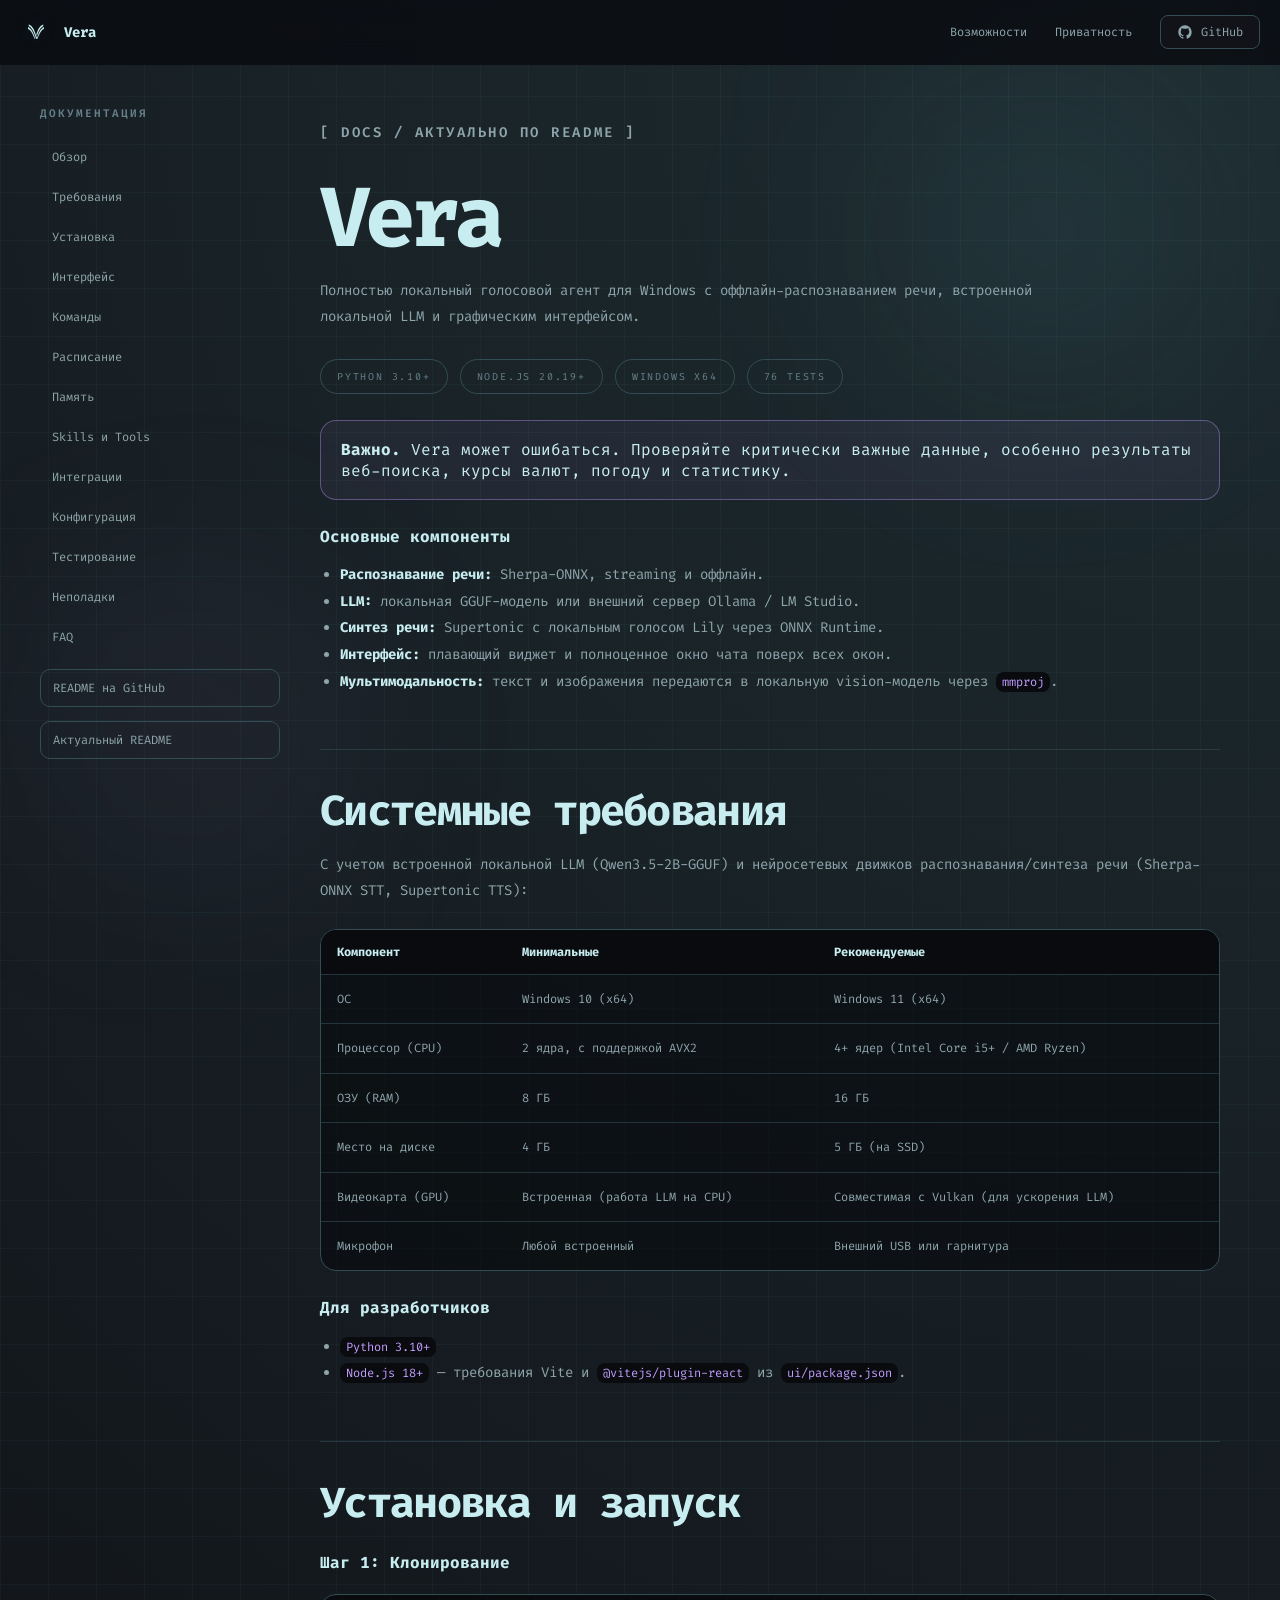
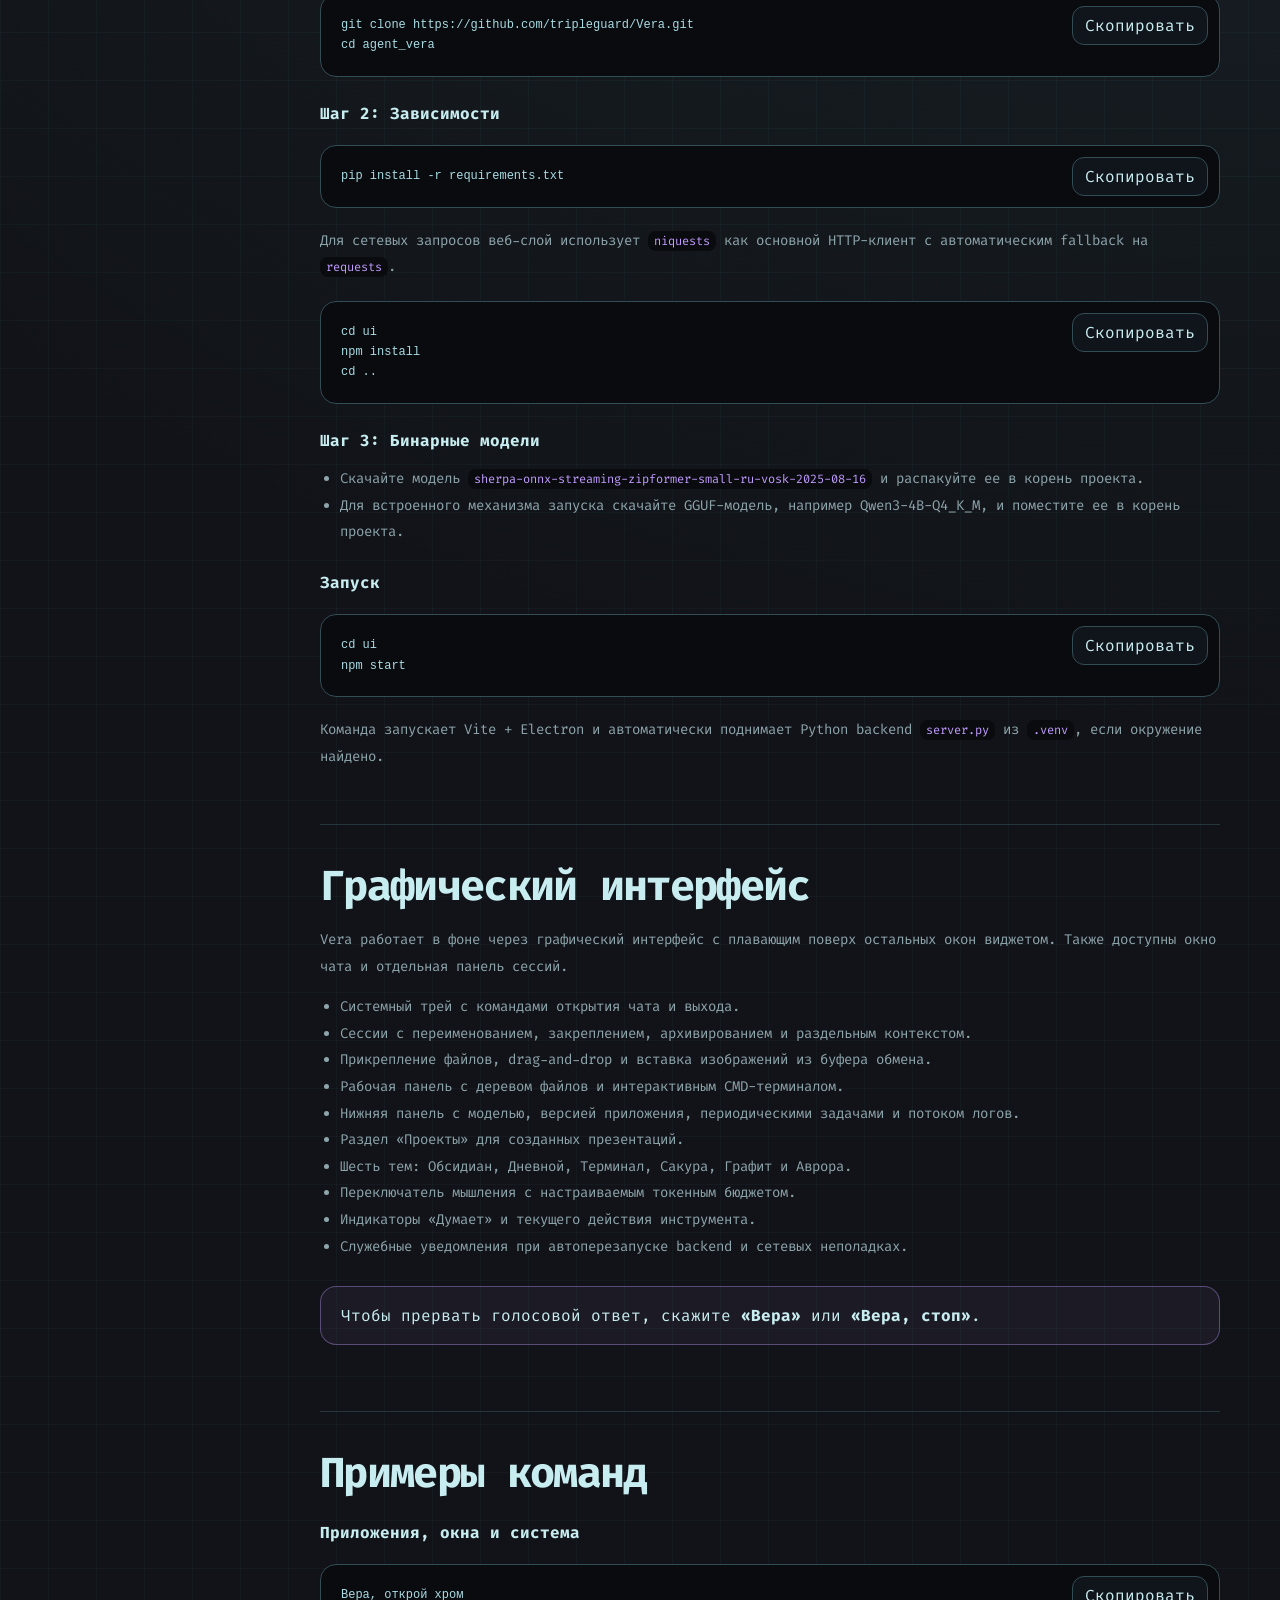
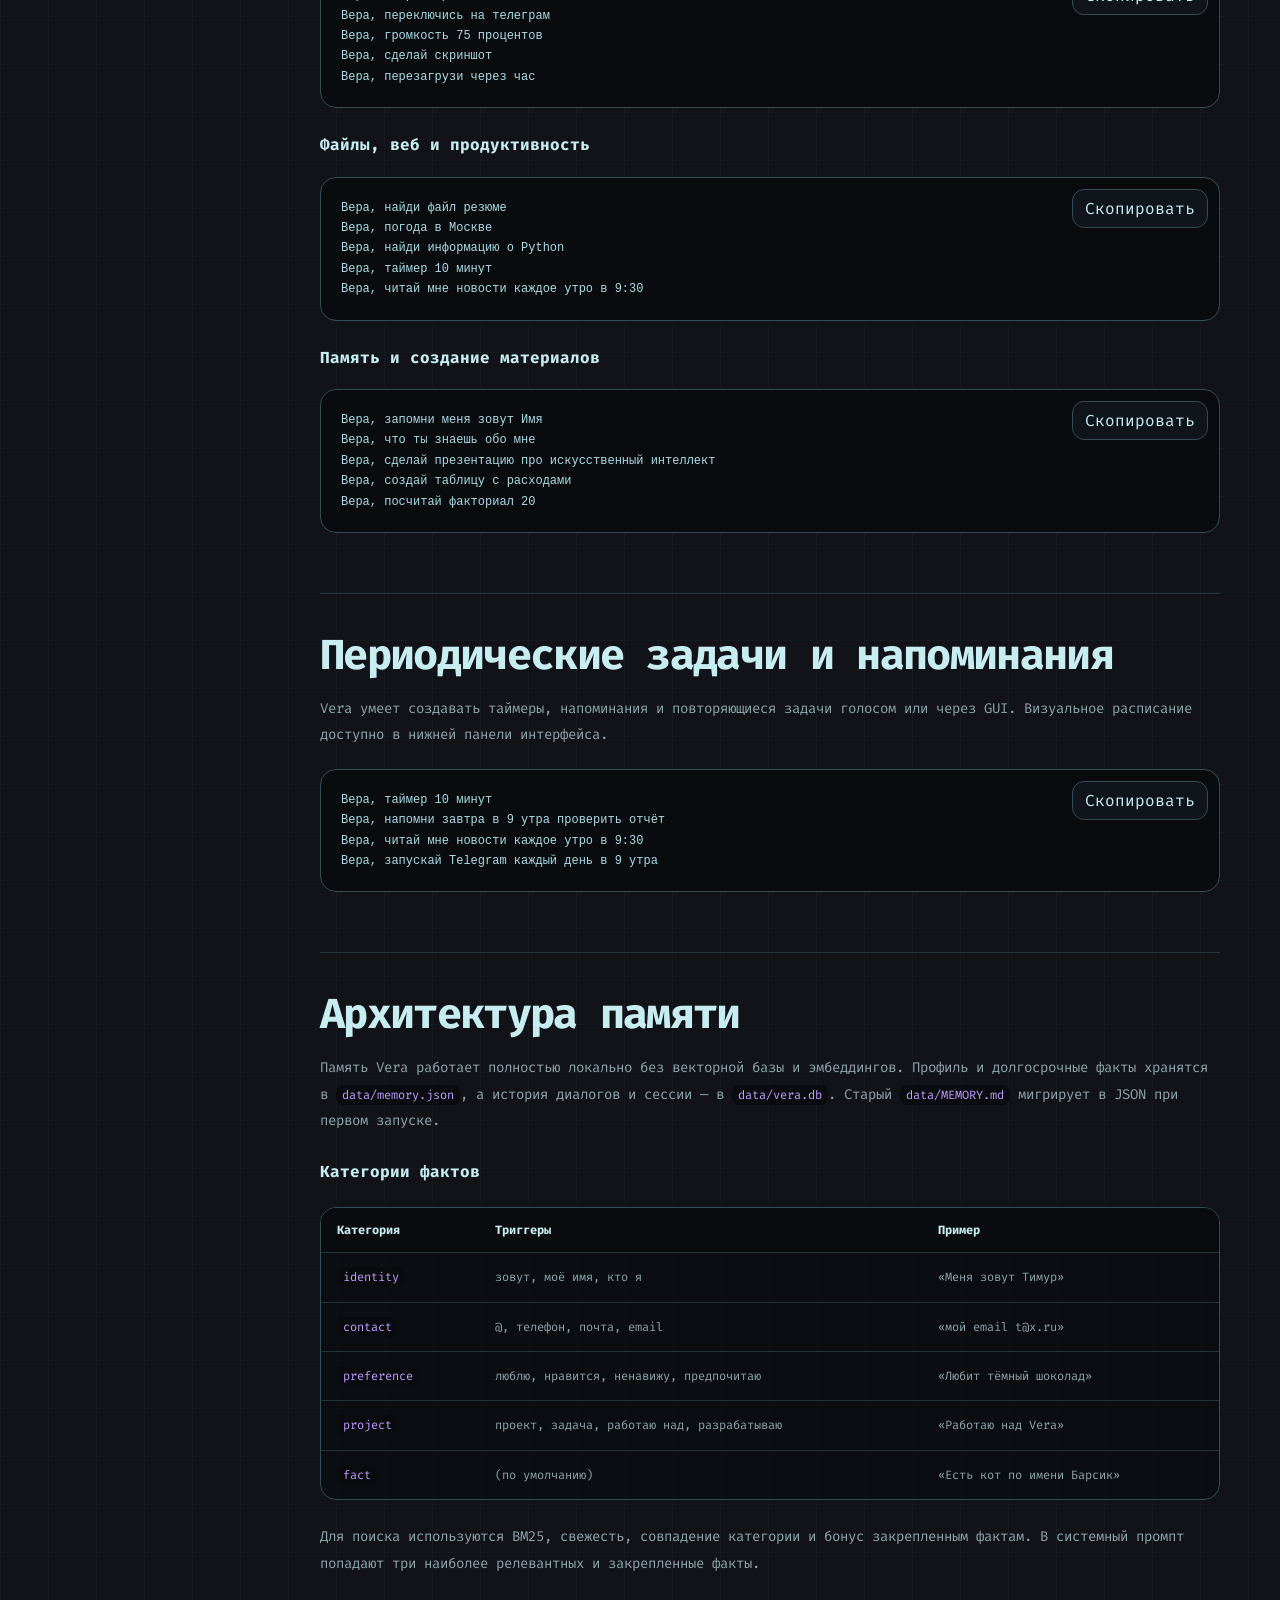
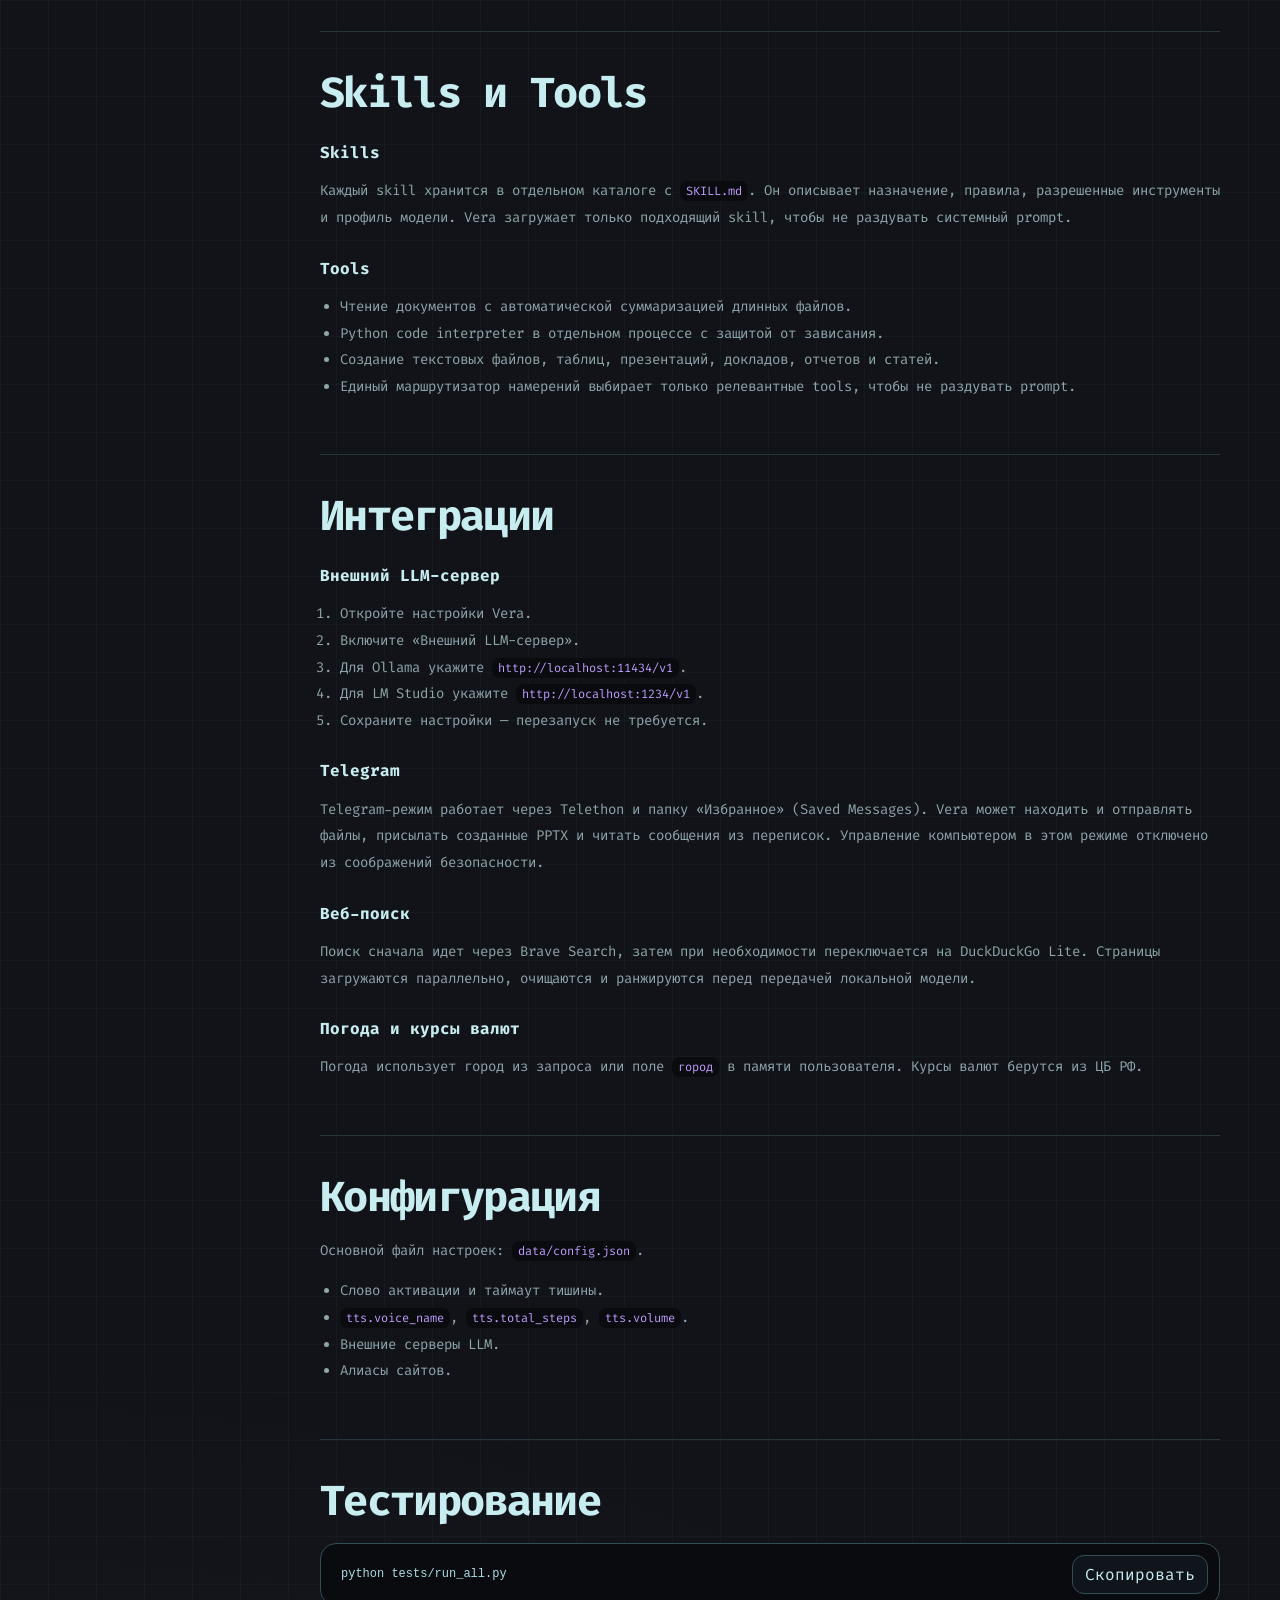
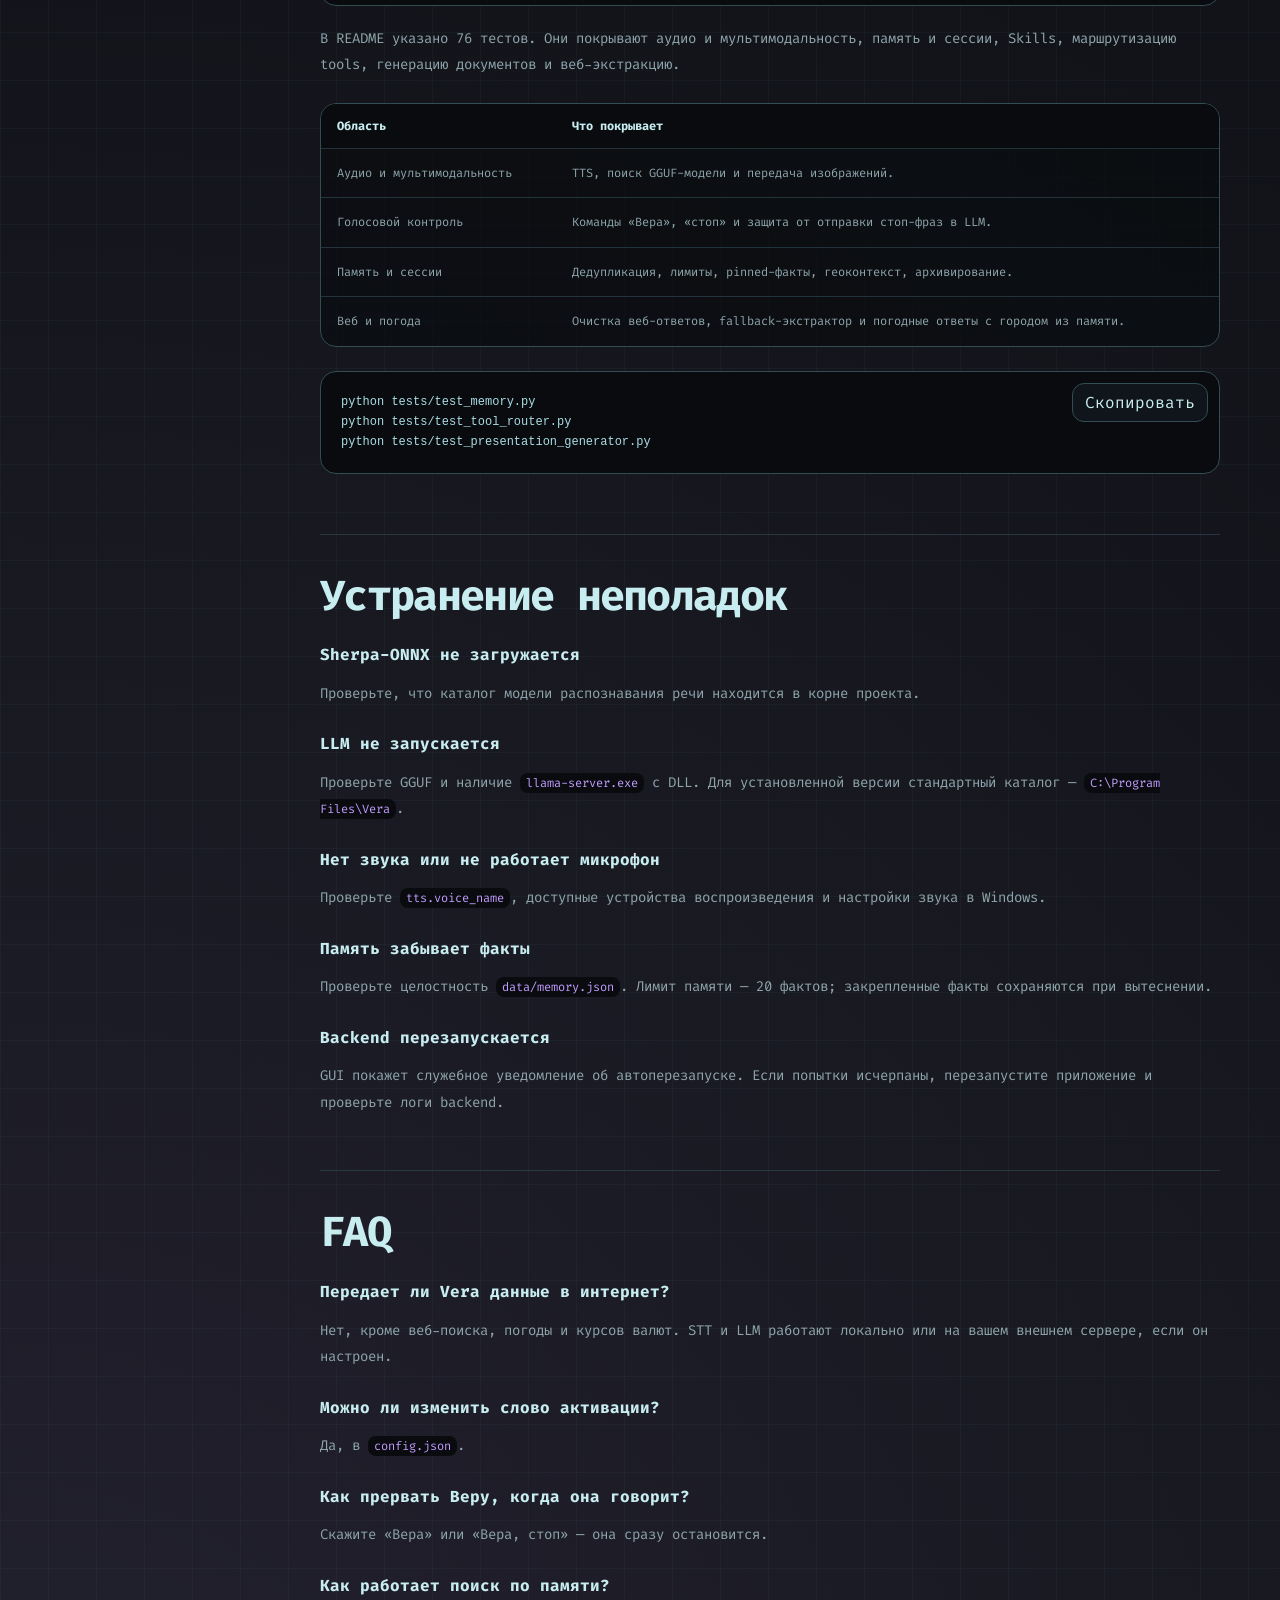
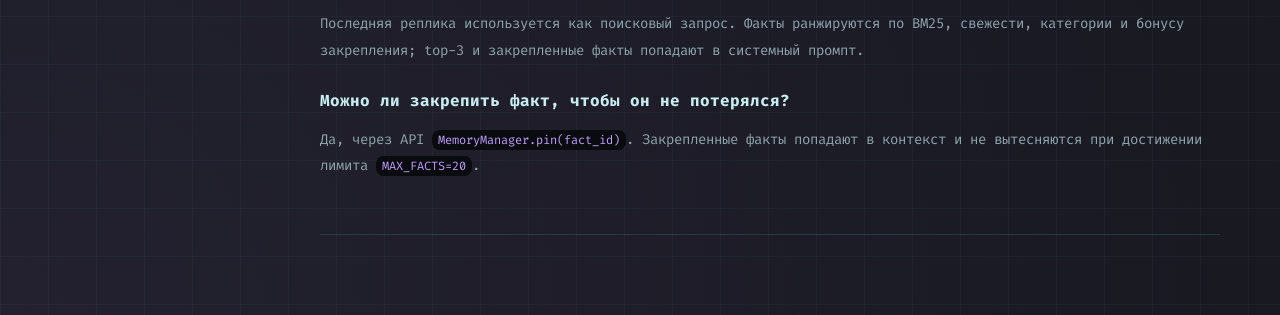
==== index.html @ 1656a003 "Sync docs with current Vera README" ====
<!doctype html>
<html lang="ru">
<head>
  <meta charset="utf-8">
  <meta name="viewport" content="width=device-width, initial-scale=1">
  <title>Vera Docs</title>
  <meta name="description" content="Документация локального голосового агента Vera.">
  <link rel="preconnect" href="https://fonts.googleapis.com">
  <link rel="preconnect" href="https://fonts.gstatic.com" crossorigin>
  <link href="https://fonts.googleapis.com/css2?family=Fira+Code:wght@400;500;600;700&display=swap" rel="stylesheet">
  <link rel="stylesheet" href="./styles.css?v=9">
</head>
<body>
  <div class="page-shell">
    <div class="orb orb-one"></div>
    <div class="orb orb-two"></div>

    <header class="site-header" id="site-header">
      <div class="header-inner">
        <a class="brand" href="https://agentvera.ru/">
          <span class="brand-mark">
            <img src="./vera.svg" alt="" width="22" height="22">
          </span>
          <span>Vera</span>
        </a>
        <nav class="top-nav" aria-label="Основная навигация">
          <a href="https://agentvera.ru/#features">Возможности</a>
          <a href="https://agentvera.ru/#local">Приватность</a>
          <a class="header-github" href="https://github.com/tripleguard/Vera" target="_blank" rel="noreferrer">
            <svg viewBox="0 0 24 24" aria-hidden="true">
              <path d="M12 2C6.48 2 2 6.58 2 12.23c0 4.52 2.87 8.35 6.84 9.71.5.1.68-.22.68-.49 0-.24-.01-1.05-.02-1.91-2.78.62-3.37-1.21-3.37-1.21-.45-1.18-1.11-1.49-1.11-1.49-.91-.64.07-.62.07-.62 1 .07 1.53 1.06 1.53 1.06.89 1.56 2.34 1.11 2.91.85.09-.66.35-1.11.63-1.37-2.22-.26-4.56-1.14-4.56-5.06 0-1.12.39-2.03 1.03-2.75-.1-.26-.45-1.3.1-2.71 0 0 .84-.28 2.75 1.05A9.3 9.3 0 0 1 12 6.95a9.3 9.3 0 0 1 2.5.35c1.91-1.33 2.75-1.05 2.75-1.05.55 1.41.2 2.45.1 2.71.64.72 1.03 1.63 1.03 2.75 0 3.93-2.34 4.8-4.57 5.05.36.32.68.94.68 1.9 0 1.37-.01 2.47-.01 2.81 0 .27.18.59.69.49A10.25 10.25 0 0 0 22 12.23C22 6.58 17.52 2 12 2Z"/>
            </svg>
            GitHub
          </a>
        </nav>
        <button class="mobile-menu-button" type="button" aria-label="Открыть меню" aria-expanded="false" aria-controls="mobile-nav">
          <svg class="menu-icon" viewBox="0 0 24 24" aria-hidden="true">
            <path d="M4 6h16M4 12h16M4 18h16"/>
          </svg>
          <svg class="close-icon" viewBox="0 0 24 24" aria-hidden="true">
            <path d="m6 6 12 12M18 6 6 18"/>
          </svg>
        </button>
      </div>
      <nav class="mobile-nav" id="mobile-nav" aria-label="Мобильная навигация">
        <a href="https://agentvera.ru/#features">Возможности</a>
        <a href="https://agentvera.ru/#local">Приватность</a>
        <a href="https://github.com/tripleguard/Vera" target="_blank" rel="noreferrer">GitHub</a>
      </nav>
    </header>

    <main class="docs-shell container">
      <aside class="docs-sidebar">
        <nav>
          <p class="sidebar-kicker">Документация</p>
          <a href="#overview">Обзор</a>
          <a href="#requirements">Требования</a>
          <a href="#install">Установка</a>
          <a href="#interface">Интерфейс</a>
          <a href="#commands">Команды</a>
          <a href="#schedule">Расписание</a>
          <a href="#memory">Память</a>
          <a href="#skills-tools">Skills и Tools</a>
          <a href="#integrations">Интеграции</a>
          <a href="#configuration">Конфигурация</a>
          <a href="#testing">Тестирование</a>
          <a href="#troubleshooting">Неполадки</a>
          <a href="#faq">FAQ</a>
          <a class="sidebar-readme" href="https://github.com/tripleguard/Vera/blob/main/README.md" target="_blank" rel="noreferrer">README на GitHub</a>
          <a class="sidebar-readme" href="./readme.html">Актуальный README</a>
        </nav>
      </aside>

      <article class="docs-content">
        <section id="overview">
          <p class="section-kicker">[ docs / актуально по README ]</p>
          <h1>Vera</h1>
          <p class="lead">
            Полностью локальный голосовой агент для Windows с оффлайн-распознаванием речи,
            встроенной локальной LLM и графическим интерфейсом.
          </p>
          <div class="tag-row">
            <span class="tag">Python 3.10+</span>
            <span class="tag">Node.js 20.19+</span>
            <span class="tag">Windows x64</span>
            <span class="tag">76 tests</span>
          </div>
          <div class="docs-note">
            <strong>Важно.</strong> Vera может ошибаться. Проверяйте критически важные данные,
            особенно результаты веб-поиска, курсы валют, погоду и статистику.
          </div>
          <h3>Основные компоненты</h3>
          <ul>
            <li><strong>Распознавание речи:</strong> Sherpa-ONNX, streaming и оффлайн.</li>
            <li><strong>LLM:</strong> локальная GGUF-модель или внешний сервер Ollama / LM Studio.</li>
            <li><strong>Синтез речи:</strong> Supertonic с локальным голосом Lily через ONNX Runtime.</li>
            <li><strong>Интерфейс:</strong> плавающий виджет и полноценное окно чата поверх всех окон.</li>
            <li><strong>Мультимодальность:</strong> текст и изображения передаются в локальную vision-модель через <code>mmproj</code>.</li>
          </ul>
        </section>

        <section id="requirements">
          <h2>Системные требования</h2>
          <p>
            С учетом встроенной локальной LLM (Qwen3.5-2B-GGUF) и нейросетевых
            движков распознавания/синтеза речи (Sherpa-ONNX STT, Supertonic TTS):
          </p>
          <div class="docs-table-wrap">
            <table class="docs-table">
              <thead>
                <tr>
                  <th>Компонент</th>
                  <th>Минимальные</th>
                  <th>Рекомендуемые</th>
                </tr>
              </thead>
              <tbody>
                <tr><td>ОС</td><td>Windows 10 (x64)</td><td>Windows 11 (x64)</td></tr>
                <tr><td>Процессор (CPU)</td><td>2 ядра, с поддержкой AVX2</td><td>4+ ядер (Intel Core i5+ / AMD Ryzen)</td></tr>
                <tr><td>ОЗУ (RAM)</td><td>8 ГБ</td><td>16 ГБ</td></tr>
                <tr><td>Место на диске</td><td>4 ГБ</td><td>5 ГБ (на SSD)</td></tr>
                <tr><td>Видеокарта (GPU)</td><td>Встроенная (работа LLM на CPU)</td><td>Совместимая с Vulkan (для ускорения LLM)</td></tr>
                <tr><td>Микрофон</td><td>Любой встроенный</td><td>Внешний USB или гарнитура</td></tr>
              </tbody>
            </table>
          </div>
          <h3>Для разработчиков</h3>
          <ul>
            <li><code>Python 3.10+</code></li>
            <li><code>Node.js 18+</code> — требования Vite и <code>@vitejs/plugin-react</code> из <code>ui/package.json</code>.</li>
          </ul>
        </section>

        <section id="install">
          <h2>Установка и запуск</h2>
          <h3>Шаг 1: Клонирование</h3>
          <div class="code-wrap">
            <pre class="code-block"><code>git clone https://github.com/tripleguard/Vera.git
cd agent_vera</code></pre>
          </div>
          <h3>Шаг 2: Зависимости</h3>
          <div class="code-wrap">
            <pre class="code-block"><code>pip install -r requirements.txt</code></pre>
          </div>
          <p>
            Для сетевых запросов веб-слой использует <code>niquests</code> как основной
            HTTP-клиент с автоматическим fallback на <code>requests</code>.
          </p>
          <div class="code-wrap">
            <pre class="code-block"><code>cd ui
npm install
cd ..</code></pre>
          </div>
          <h3>Шаг 3: Бинарные модели</h3>
          <ul>
            <li>Скачайте модель <code>sherpa-onnx-streaming-zipformer-small-ru-vosk-2025-08-16</code> и распакуйте ее в корень проекта.</li>
            <li>Для встроенного механизма запуска скачайте GGUF-модель, например Qwen3-4B-Q4_K_M, и поместите ее в корень проекта.</li>
          </ul>
          <h3>Запуск</h3>
          <div class="code-wrap">
            <pre class="code-block"><code>cd ui
npm start</code></pre>
          </div>
          <p>
            Команда запускает Vite + Electron и автоматически поднимает Python backend
            <code>server.py</code> из <code>.venv</code>, если окружение найдено.
          </p>
        </section>

        <section id="interface">
          <h2>Графический интерфейс</h2>
          <p>
            Vera работает в фоне через графический интерфейс с плавающим поверх остальных
            окон виджетом. Также доступны окно чата и отдельная панель сессий.
          </p>
          <ul>
            <li>Системный трей с командами открытия чата и выхода.</li>
            <li>Сессии с переименованием, закреплением, архивированием и раздельным контекстом.</li>
            <li>Прикрепление файлов, drag-and-drop и вставка изображений из буфера обмена.</li>
            <li>Рабочая панель с деревом файлов и интерактивным CMD-терминалом.</li>
            <li>Нижняя панель с моделью, версией приложения, периодическими задачами и потоком логов.</li>
            <li>Раздел «Проекты» для созданных презентаций.</li>
            <li>Шесть тем: Обсидиан, Дневной, Терминал, Сакура, Графит и Аврора.</li>
            <li>Переключатель мышления с настраиваемым токенным бюджетом.</li>
            <li>Индикаторы «Думает» и текущего действия инструмента.</li>
            <li>Служебные уведомления при автоперезапуске backend и сетевых неполадках.</li>
          </ul>
          <div class="docs-note">
            Чтобы прервать голосовой ответ, скажите <strong>«Вера»</strong> или
            <strong> «Вера, стоп»</strong>.
          </div>
        </section>

        <section id="commands">
          <h2>Примеры команд</h2>
          <h3>Приложения, окна и система</h3>
          <div class="code-wrap">
            <pre class="code-block"><code>Вера, открой хром
Вера, переключись на телеграм
Вера, громкость 75 процентов
Вера, сделай скриншот
Вера, перезагрузи через час</code></pre>
          </div>
          <h3>Файлы, веб и продуктивность</h3>
          <div class="code-wrap">
            <pre class="code-block"><code>Вера, найди файл резюме
Вера, погода в Москве
Вера, найди информацию о Python
Вера, таймер 10 минут
Вера, читай мне новости каждое утро в 9:30</code></pre>
          </div>
          <h3>Память и создание материалов</h3>
          <div class="code-wrap">
            <pre class="code-block"><code>Вера, запомни меня зовут Имя
Вера, что ты знаешь обо мне
Вера, сделай презентацию про искусственный интеллект
Вера, создай таблицу с расходами
Вера, посчитай факториал 20</code></pre>
          </div>
        </section>

        <section id="schedule">
          <h2>Периодические задачи и напоминания</h2>
          <p>
            Vera умеет создавать таймеры, напоминания и повторяющиеся задачи голосом или через GUI.
            Визуальное расписание доступно в нижней панели интерфейса.
          </p>
          <div class="code-wrap">
            <pre class="code-block"><code>Вера, таймер 10 минут
Вера, напомни завтра в 9 утра проверить отчёт
Вера, читай мне новости каждое утро в 9:30
Вера, запускай Telegram каждый день в 9 утра</code></pre>
          </div>
        </section>

        <section id="memory">
          <h2>Архитектура памяти</h2>
          <p>
            Память Vera работает полностью локально без векторной базы и эмбеддингов.
            Профиль и долгосрочные факты хранятся в <code>data/memory.json</code>, а история
            диалогов и сессии — в <code>data/vera.db</code>. Старый <code>data/MEMORY.md</code>
            мигрирует в JSON при первом запуске.
          </p>
          <h3>Категории фактов</h3>
          <div class="docs-table-wrap">
            <table class="docs-table">
              <thead>
                <tr>
                  <th>Категория</th>
                  <th>Триггеры</th>
                  <th>Пример</th>
                </tr>
              </thead>
              <tbody>
                <tr><td><code>identity</code></td><td>зовут, моё имя, кто я</td><td>«Меня зовут Тимур»</td></tr>
                <tr><td><code>contact</code></td><td>@, телефон, почта, email</td><td>«мой email t@x.ru»</td></tr>
                <tr><td><code>preference</code></td><td>люблю, нравится, ненавижу, предпочитаю</td><td>«Любит тёмный шоколад»</td></tr>
                <tr><td><code>project</code></td><td>проект, задача, работаю над, разрабатываю</td><td>«Работаю над Vera»</td></tr>
                <tr><td><code>fact</code></td><td>(по умолчанию)</td><td>«Есть кот по имени Барсик»</td></tr>
              </tbody>
            </table>
          </div>
          <p>
            Для поиска используются BM25, свежесть, совпадение категории и бонус закрепленным
            фактам. В системный промпт попадают три наиболее релевантных и закрепленные факты.
          </p>
        </section>

        <section id="skills-tools">
          <h2>Skills и Tools</h2>
          <h3>Skills</h3>
          <p>
            Каждый skill хранится в отдельном каталоге с <code>SKILL.md</code>. Он описывает назначение,
            правила, разрешенные инструменты и профиль модели. Vera загружает только подходящий
            skill, чтобы не раздувать системный prompt.
          </p>
          <h3>Tools</h3>
          <ul>
            <li>Чтение документов с автоматической суммаризацией длинных файлов.</li>
            <li>Python code interpreter в отдельном процессе с защитой от зависания.</li>
            <li>Создание текстовых файлов, таблиц, презентаций, докладов, отчетов и статей.</li>
            <li>Единый маршрутизатор намерений выбирает только релевантные tools, чтобы не раздувать prompt.</li>
          </ul>
        </section>

        <section id="integrations">
          <h2>Интеграции</h2>
          <h3>Внешний LLM-сервер</h3>
          <ol>
            <li>Откройте настройки Vera.</li>
            <li>Включите «Внешний LLM-сервер».</li>
            <li>Для Ollama укажите <code>http://localhost:11434/v1</code>.</li>
            <li>Для LM Studio укажите <code>http://localhost:1234/v1</code>.</li>
            <li>Сохраните настройки — перезапуск не требуется.</li>
          </ol>
          <h3>Telegram</h3>
          <p>
            Telegram-режим работает через Telethon и папку «Избранное» (Saved Messages).
            Vera может находить и отправлять файлы, присылать созданные PPTX и читать сообщения
            из переписок. Управление компьютером в этом режиме отключено из соображений безопасности.
          </p>
          <h3>Веб-поиск</h3>
          <p>
            Поиск сначала идет через Brave Search, затем при необходимости переключается на
            DuckDuckGo Lite. Страницы загружаются параллельно, очищаются и ранжируются перед
            передачей локальной модели.
          </p>
          <h3>Погода и курсы валют</h3>
          <p>
            Погода использует город из запроса или поле <code>город</code> в памяти пользователя.
            Курсы валют берутся из ЦБ РФ.
          </p>
        </section>

        <section id="configuration">
          <h2>Конфигурация</h2>
          <p>Основной файл настроек: <code>data/config.json</code>.</p>
          <ul>
            <li>Слово активации и таймаут тишины.</li>
            <li><code>tts.voice_name</code>, <code>tts.total_steps</code>, <code>tts.volume</code>.</li>
            <li>Внешние серверы LLM.</li>
            <li>Алиасы сайтов.</li>
          </ul>
        </section>

        <section id="testing">
          <h2>Тестирование</h2>
          <div class="code-wrap">
            <pre class="code-block"><code>python tests/run_all.py</code></pre>
          </div>
          <p>
            В README указано 76 тестов. Они покрывают аудио и мультимодальность, память и
            сессии, Skills, маршрутизацию tools, генерацию документов и веб-экстракцию.
          </p>
          <div class="docs-table-wrap">
            <table class="docs-table">
              <thead>
                <tr><th>Область</th><th>Что покрывает</th></tr>
              </thead>
              <tbody>
                <tr><td>Аудио и мультимодальность</td><td>TTS, поиск GGUF-модели и передача изображений.</td></tr>
                <tr><td>Голосовой контроль</td><td>Команды «Вера», «стоп» и защита от отправки стоп-фраз в LLM.</td></tr>
                <tr><td>Память и сессии</td><td>Дедупликация, лимиты, pinned-факты, геоконтекст, архивирование.</td></tr>
                <tr><td>Веб и погода</td><td>Очистка веб-ответов, fallback-экстрактор и погодные ответы с городом из памяти.</td></tr>
              </tbody>
            </table>
          </div>
          <div class="code-wrap">
            <pre class="code-block"><code>python tests/test_memory.py
python tests/test_tool_router.py
python tests/test_presentation_generator.py</code></pre>
          </div>
        </section>

        <section id="troubleshooting">
          <h2>Устранение неполадок</h2>
          <h3>Sherpa-ONNX не загружается</h3>
          <p>Проверьте, что каталог модели распознавания речи находится в корне проекта.</p>
          <h3>LLM не запускается</h3>
          <p>
            Проверьте GGUF и наличие <code>llama-server.exe</code> с DLL. Для установленной версии
            стандартный каталог — <code>C:\Program Files\Vera</code>.
          </p>
          <h3>Нет звука или не работает микрофон</h3>
          <p>
            Проверьте <code>tts.voice_name</code>, доступные устройства воспроизведения и
            настройки звука в Windows.
          </p>
          <h3>Память забывает факты</h3>
          <p>
            Проверьте целостность <code>data/memory.json</code>. Лимит памяти — 20 фактов; закрепленные
            факты сохраняются при вытеснении.
          </p>
          <h3>Backend перезапускается</h3>
          <p>
            GUI покажет служебное уведомление об автоперезапуске. Если попытки исчерпаны,
            перезапустите приложение и проверьте логи backend.
          </p>
        </section>

        <section id="faq">
          <h2>FAQ</h2>
          <h3>Передает ли Vera данные в интернет?</h3>
          <p>
            Нет, кроме веб-поиска, погоды и курсов валют. STT и LLM работают локально
            или на вашем внешнем сервере, если он настроен.
          </p>
          <h3>Можно ли изменить слово активации?</h3>
          <p>Да, в <code>config.json</code>.</p>
          <h3>Как прервать Веру, когда она говорит?</h3>
          <p>Скажите «Вера» или «Вера, стоп» — она сразу остановится.</p>
          <h3>Как работает поиск по памяти?</h3>
          <p>
            Последняя реплика используется как поисковый запрос. Факты ранжируются по BM25,
            свежести, категории и бонусу закрепления; top-3 и закрепленные факты попадают в
            системный промпт.
          </p>
          <h3>Можно ли закрепить факт, чтобы он не потерялся?</h3>
          <p>
            Да, через API <code>MemoryManager.pin(fact_id)</code>. Закрепленные факты попадают
            в контекст и не вытесняются при достижении лимита <code>MAX_FACTS=20</code>.
          </p>
        </section>
      </article>
    </main>
  </div>

  <script src="./script.js?v=9"></script>
</body>
</html>
---- styles.css ----
:root {
  --background: #111318;
  --panel: #090b0f;
  --panel-soft: #11151c;
  --foreground: #c8edf0;
  --muted: #8ea5ab;
  --dim: #66818a;
  --accent: #7ce7ec;
  --violet: #c29cff;
  --border: #334d55;
  --radius: 16px;
}

* {
  box-sizing: border-box;
}

html {
  scroll-behavior: smooth;
  background: #111318;
}

body {
  margin: 0;
  min-width: 320px;
  color: var(--foreground);
  background:
    linear-gradient(rgb(124 231 236 / 0.035) 1px, transparent 1px),
    linear-gradient(90deg, rgb(124 231 236 / 0.035) 1px, transparent 1px),
    radial-gradient(circle at top right, rgb(124 231 236 / 0.12), transparent 28%),
    radial-gradient(circle at bottom left, rgb(194 156 255 / 0.1), transparent 26%),
    var(--background);
  background-size: 48px 48px, 48px 48px, auto, auto, auto;
  font-family: "Fira Code", ui-monospace, SFMono-Regular, Menlo, Consolas, monospace;
  overflow-x: hidden;
}

a {
  color: inherit;
  text-decoration: none;
  transition: color 160ms ease, border-color 160ms ease, background 160ms ease, transform 160ms ease;
}

button {
  font: inherit;
}

code {
  font-family: inherit;
}

::selection {
  color: #090b0f;
  background: var(--accent);
}

.page-shell {
  position: relative;
}

.container {
  width: min(1200px, calc(100% - 40px));
  margin: 0 auto;
}

.site-header {
  position: fixed;
  right: 0;
  left: 0;
  top: 0;
  z-index: 50;
  border-bottom: 1px solid transparent;
  background: rgb(9 11 15 / 0.8);
  backdrop-filter: blur(24px);
  transition: border-color 160ms ease;
}

.site-header-scrolled {
  border-bottom-color: var(--border);
}

.header-inner {
  display: flex;
  align-items: center;
  justify-content: space-between;
  width: 100%;
  max-width: none;
  min-height: 64px;
  margin: 0 auto;
  padding: 0 20px;
}

.brand {
  display: flex;
  align-items: center;
  gap: 12px;
  font-size: 14px;
  font-weight: 700;
}

.brand-mark {
  display: grid;
  place-items: center;
  width: 32px;
  height: 32px;
  filter: drop-shadow(0 0 8px rgb(124 231 236 / 0.16));
}

.brand-mark img {
  display: block;
  width: 22px;
  height: 22px;
}

.top-nav {
  display: flex;
  align-items: center;
  gap: 28px;
  font-size: 12px;
  color: var(--muted);
}

.top-nav a:hover {
  color: var(--foreground);
}

.header-github {
  display: flex;
  align-items: center;
  gap: 8px;
  padding: 8px 16px;
  border: 1px solid var(--border);
  border-radius: 8px;
  background: #111318;
}

.header-github svg {
  width: 16px;
  height: 16px;
  fill: currentColor;
}

.mobile-menu-button {
  display: none;
  padding: 8px;
  border: 1px solid var(--border);
  border-radius: 8px;
  color: var(--muted);
  background: transparent;
  cursor: pointer;
}

.mobile-menu-button svg {
  display: block;
  width: 20px;
  height: 20px;
  fill: none;
  stroke: currentColor;
  stroke-linecap: round;
  stroke-width: 2;
}

.mobile-menu-button .close-icon,
.mobile-menu-button[aria-expanded="true"] .menu-icon {
  display: none;
}

.mobile-menu-button[aria-expanded="true"] .close-icon {
  display: block;
}

.mobile-nav {
  display: none;
  flex-direction: column;
  gap: 16px;
  padding: 20px;
  border-top: 1px solid var(--border);
  color: var(--muted);
  background: #090b0f;
  font-size: 12px;
}

.mobile-nav.is-open {
  display: flex;
}

.mobile-nav a:hover {
  color: var(--foreground);
}

.docs-shell {
  display: grid;
  grid-template-columns: 240px minmax(0, 1fr);
  gap: 40px;
  padding-top: 106px;
  padding-bottom: 80px;
}

.docs-sidebar nav {
  position: sticky;
  top: 98px;
  display: flex;
  flex-direction: column;
  gap: 4px;
}

.sidebar-kicker,
.section-kicker {
  display: inline-flex;
  align-items: center;
  gap: 10px;
  margin: 0 0 14px;
  color: var(--dim);
  font-size: 11px;
  font-weight: 600;
  letter-spacing: 0.18em;
  text-transform: uppercase;
}

.docs-sidebar a {
  display: block;
  padding: 10px 12px;
  border-radius: 10px;
  color: var(--muted);
  font-size: 12px;
}

.docs-sidebar a:hover,
.docs-sidebar a:focus-visible {
  color: var(--foreground);
  background: rgb(17 21 28 / 0.9);
}

.sidebar-readme {
  margin-top: 10px;
  border: 1px solid var(--border);
}

.docs-content {
  min-width: 0;
  max-width: 900px;
}

.docs-content section {
  padding: 40px 0;
  border-bottom: 1px solid rgb(51 77 85 / 0.6);
  scroll-margin-top: 92px;
  animation: fade-up 700ms ease both;
}

.docs-content section:first-child {
  padding-top: 0;
}

.docs-content h1 {
  margin: 18px 0 20px;
  font-size: clamp(48px, 8vw, 84px);
  line-height: 0.94;
  letter-spacing: -0.06em;
}

.docs-content h2 {
  margin: 0 0 18px;
  font-size: clamp(28px, 4vw, 42px);
  line-height: 1.04;
  letter-spacing: -0.04em;
}

.docs-content h3 {
  margin: 26px 0 12px;
  font-size: 16px;
  line-height: 1.4;
}

.docs-content p,
.docs-content li {
  color: var(--muted);
  font-size: 14px;
  line-height: 1.9;
}

.docs-content p {
  margin: 14px 0;
}

.docs-content ul,
.docs-content ol {
  margin: 14px 0;
  padding-left: 20px;
}

.docs-content strong {
  color: var(--foreground);
}

.docs-content code:not(pre code) {
  padding: 2px 6px;
  border-radius: 8px;
  background: var(--panel);
  color: var(--violet);
  font-size: 12px;
}

.lead {
  max-width: 740px;
  font-size: 18px;
}

.tag-row {
  display: flex;
  flex-wrap: wrap;
  gap: 12px;
  margin-top: 28px;
}

.tag {
  padding: 10px 16px;
  border: 1px solid var(--border);
  border-radius: 999px;
  color: var(--dim);
  font-size: 10px;
  letter-spacing: 0.18em;
  text-transform: uppercase;
}

.docs-note {
  margin: 26px 0;
  padding: 18px 20px;
  border: 1px solid rgb(194 156 255 / 0.38);
  border-radius: var(--radius);
  background: rgb(194 156 255 / 0.06);
}

.docs-table-wrap {
  margin: 24px 0;
  overflow-x: auto;
  border: 1px solid var(--border);
  border-radius: var(--radius);
  background: rgb(9 11 15 / 0.65);
}

.docs-table {
  width: 100%;
  min-width: 620px;
  border-collapse: collapse;
  text-align: left;
  font-size: 12px;
}

.docs-table th {
  padding: 14px 16px;
  background: var(--panel);
  color: var(--foreground);
}

.docs-table td {
  padding: 14px 16px;
  border-top: 1px solid rgb(51 77 85 / 0.6);
  vertical-align: top;
  color: var(--muted);
  line-height: 1.7;
}

.code-wrap {
  position: relative;
  margin: 20px 0;
}

.code-block {
  margin: 0;
  padding: 20px;
  padding-right: 72px;
  overflow-x: auto;
  border: 1px solid var(--border);
  border-radius: var(--radius);
  background: var(--panel);
  color: #a9dce3;
  font-size: 12px;
  line-height: 1.7;
}

.copy-button {
  position: absolute;
  top: 12px;
  right: 12px;
  display: inline-flex;
  align-items: center;
  justify-content: center;
  min-width: 94px;
  min-height: 36px;
  padding: 8px 12px;
  border: 1px solid var(--border);
  border-radius: 12px;
  background: rgb(17 21 28 / 0.95);
  color: var(--foreground);
  cursor: pointer;
}

.copy-button:hover {
  color: white;
  border-color: rgb(124 231 236 / 0.7);
  transform: translateY(-1px);
}

.orb {
  position: fixed;
  z-index: 0;
  border-radius: 999px;
  filter: blur(110px);
  pointer-events: none;
}

.orb-one {
  top: 8%;
  right: 6%;
  width: 320px;
  height: 320px;
  background: rgb(124 231 236 / 0.08);
}

.orb-two {
  left: 4%;
  bottom: 4%;
  width: 280px;
  height: 280px;
  background: rgb(194 156 255 / 0.07);
}

@keyframes fade-up {
  from {
    opacity: 0;
    transform: translateY(18px);
  }
  to {
    opacity: 1;
    transform: translateY(0);
  }
}

@media (max-width: 980px) {
  .docs-shell {
    grid-template-columns: 1fr;
    gap: 26px;
  }

  .docs-sidebar {
    display: none;
  }
}

@media (max-width: 767px) {
  .container {
    width: min(100% - 24px, 1200px);
  }

  .header-inner {
    padding: 0 20px;
  }

  .top-nav {
    display: none;
  }

  .mobile-menu-button {
    display: block;
  }

  .docs-shell {
    padding-top: 88px;
    padding-bottom: 64px;
  }

  .docs-content section {
    padding: 32px 0;
  }

  .docs-content p,
  .docs-content li {
    font-size: 13px;
  }

  .lead {
    font-size: 16px;
  }

  .code-block {
    padding: 18px;
    padding-top: 56px;
  }

  .copy-button {
    min-width: 78px;
    min-height: 32px;
    font-size: 11px;
  }
}

@media (min-width: 1400px) {
  .header-inner { max-width: 1400px; }
}
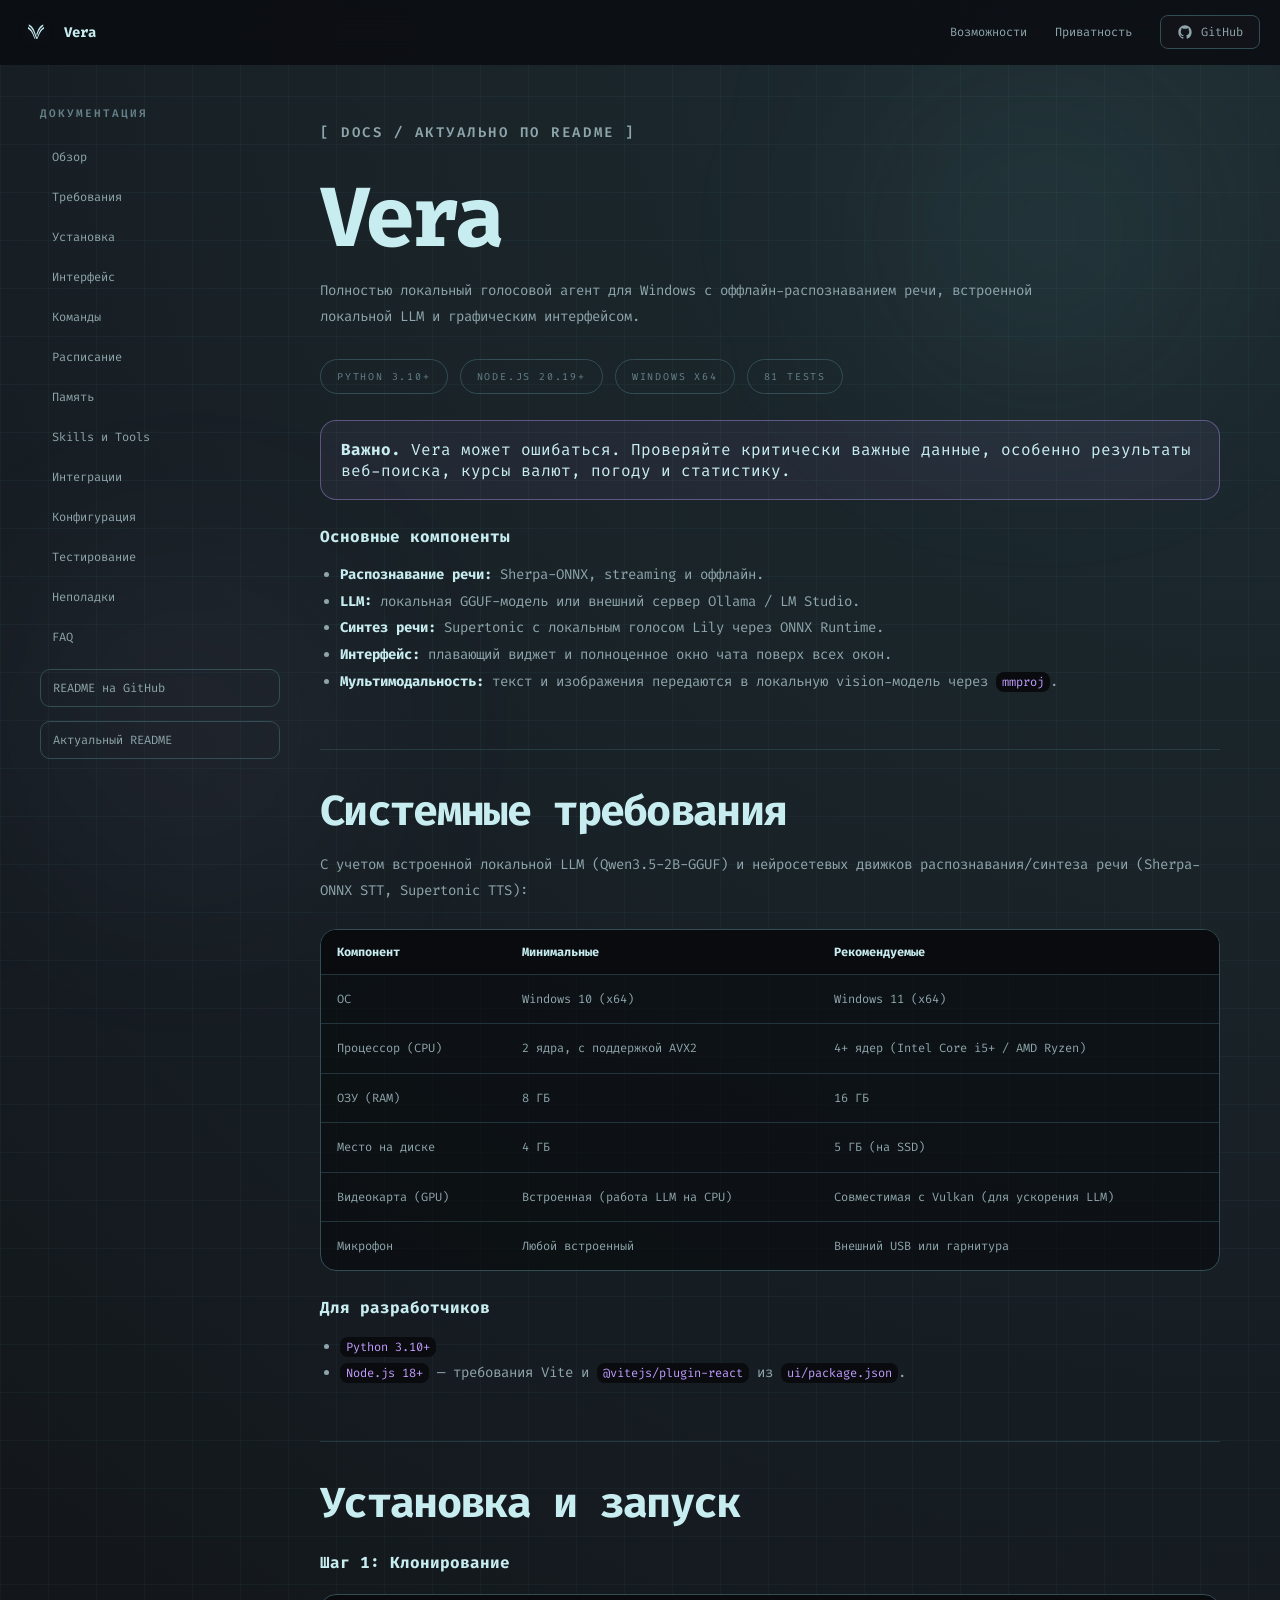
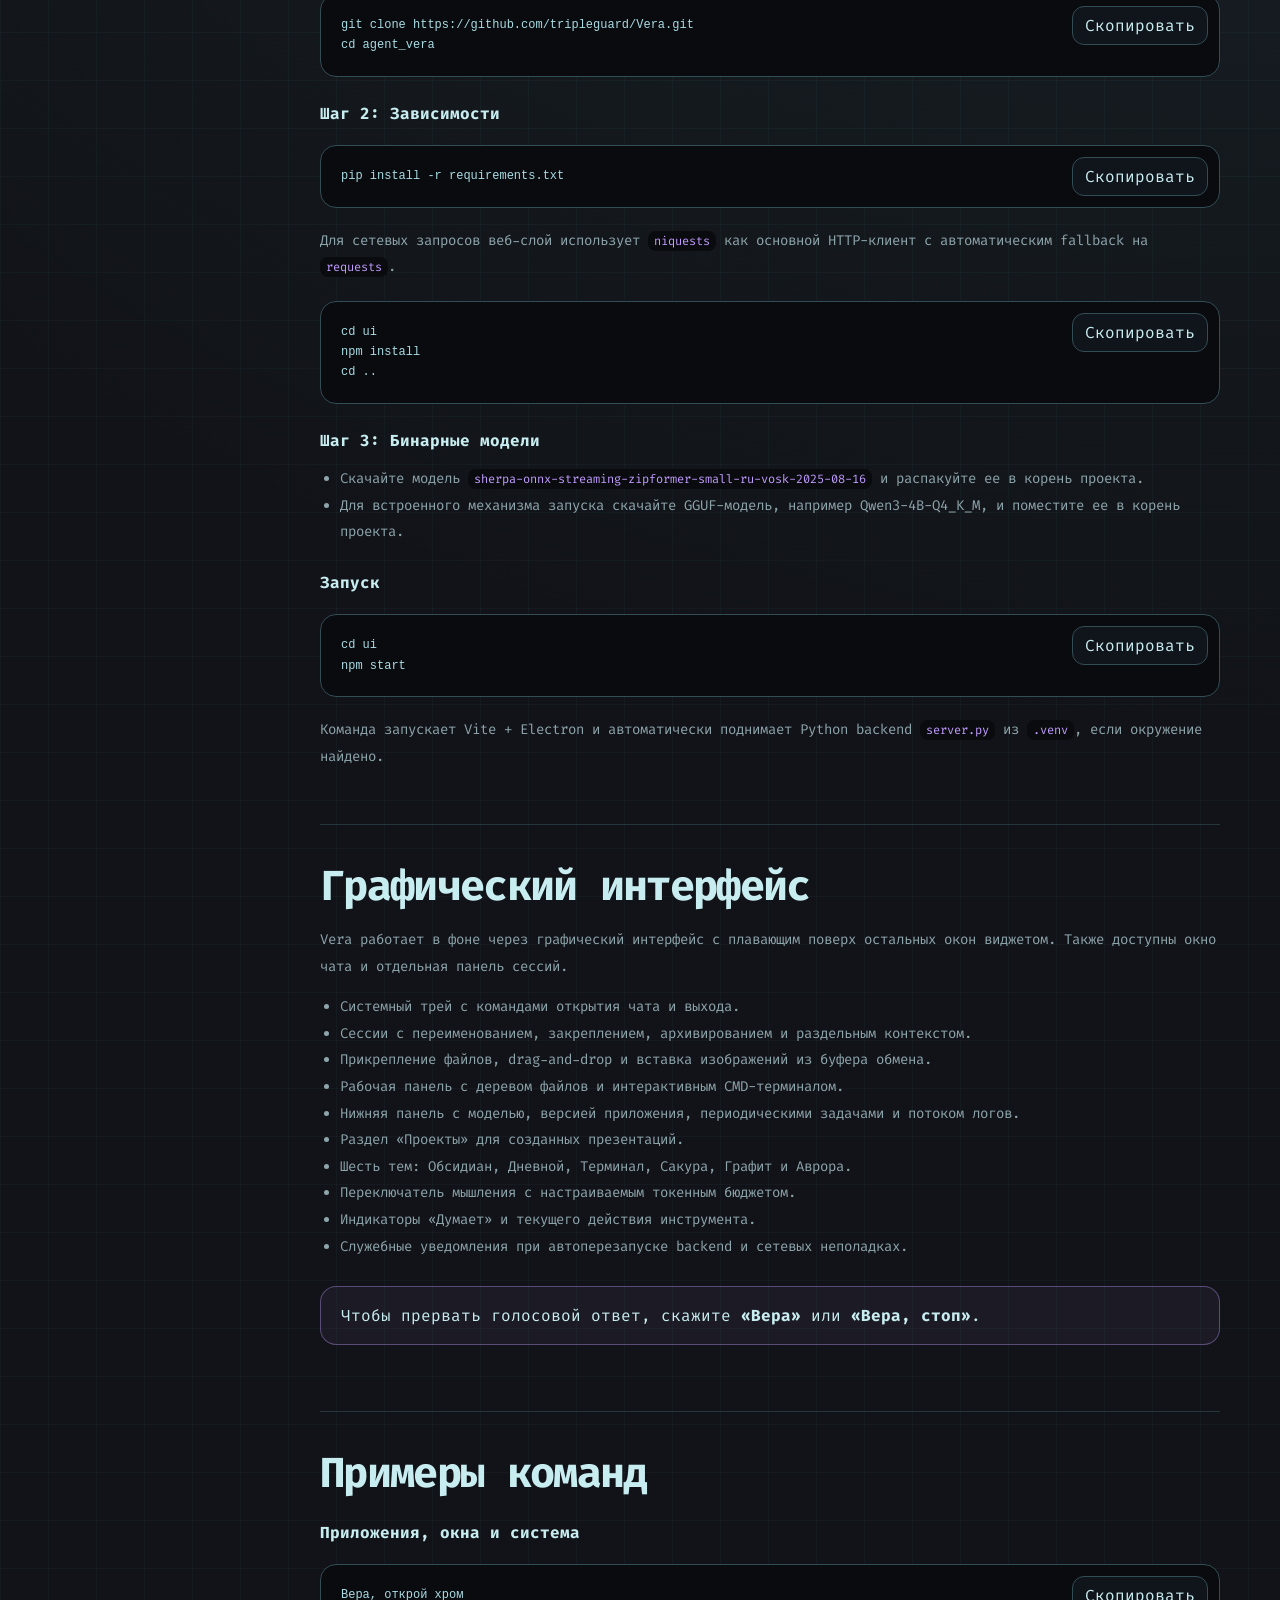
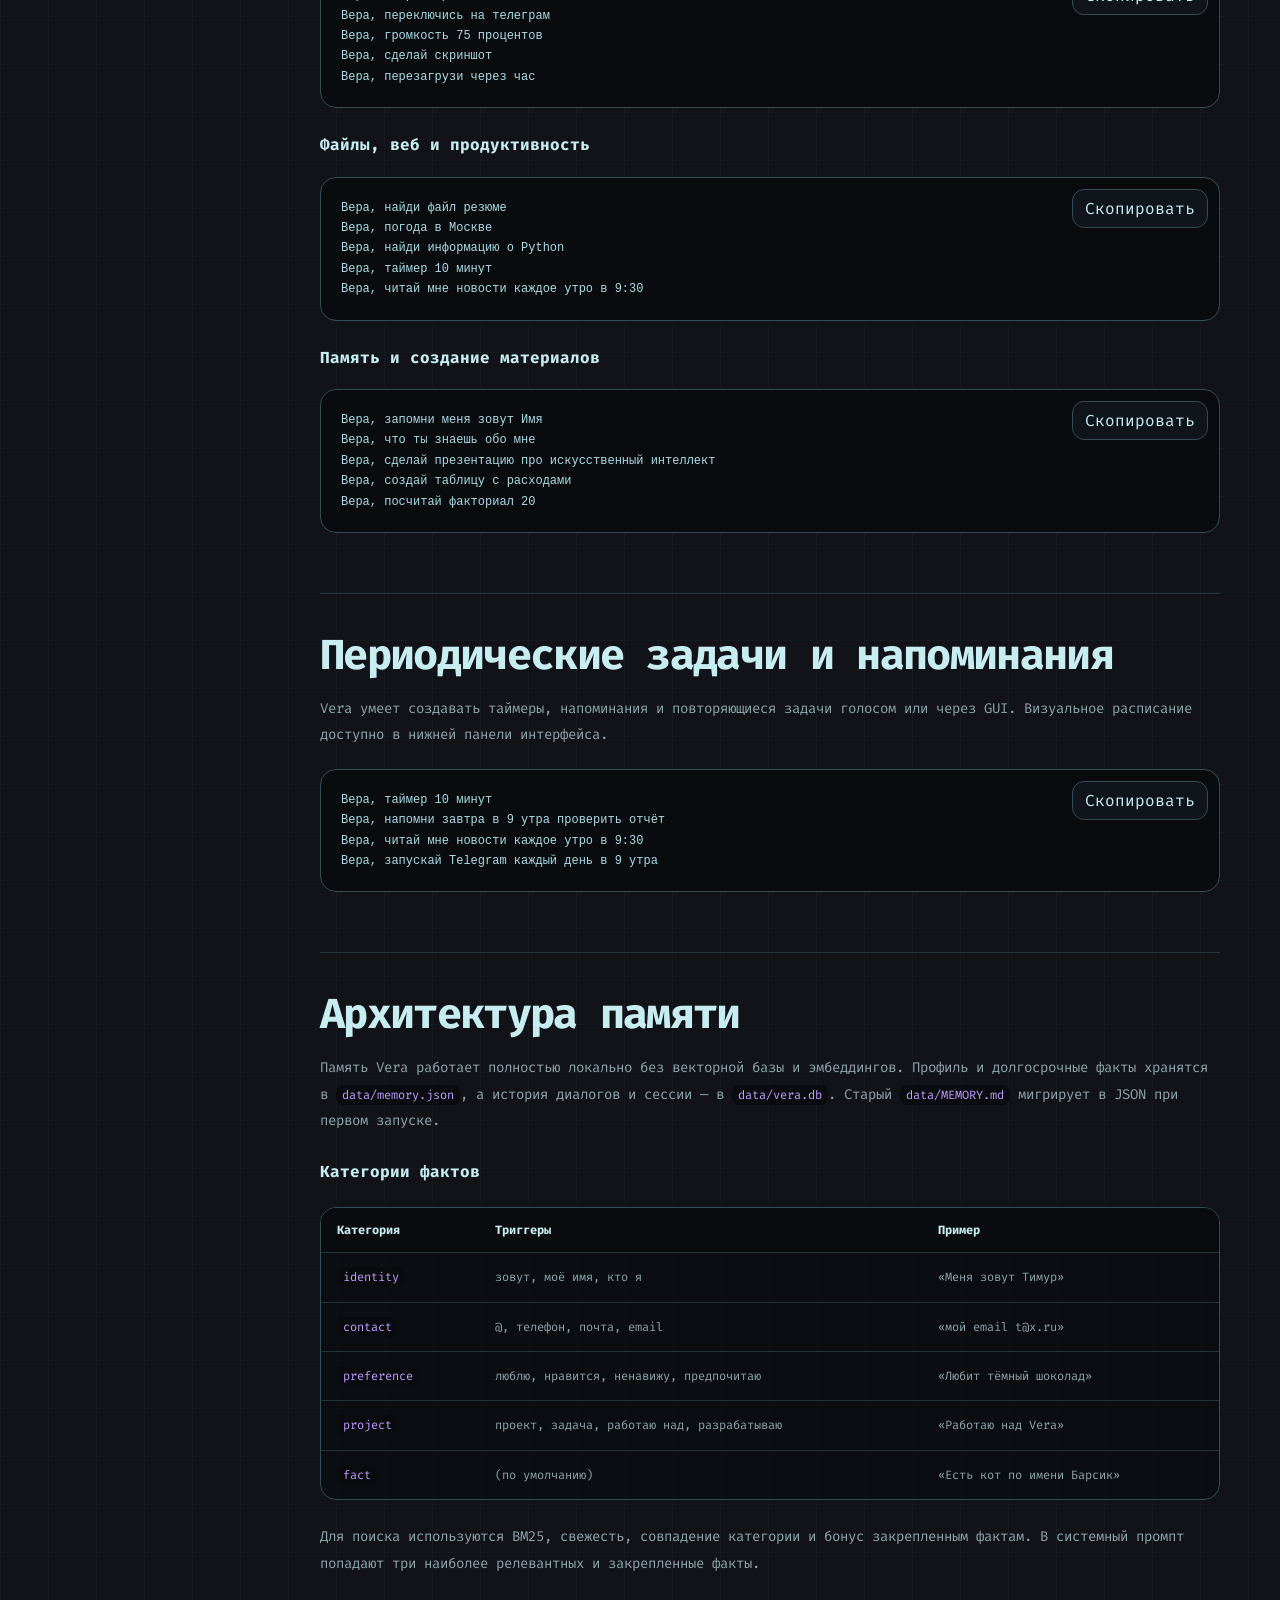
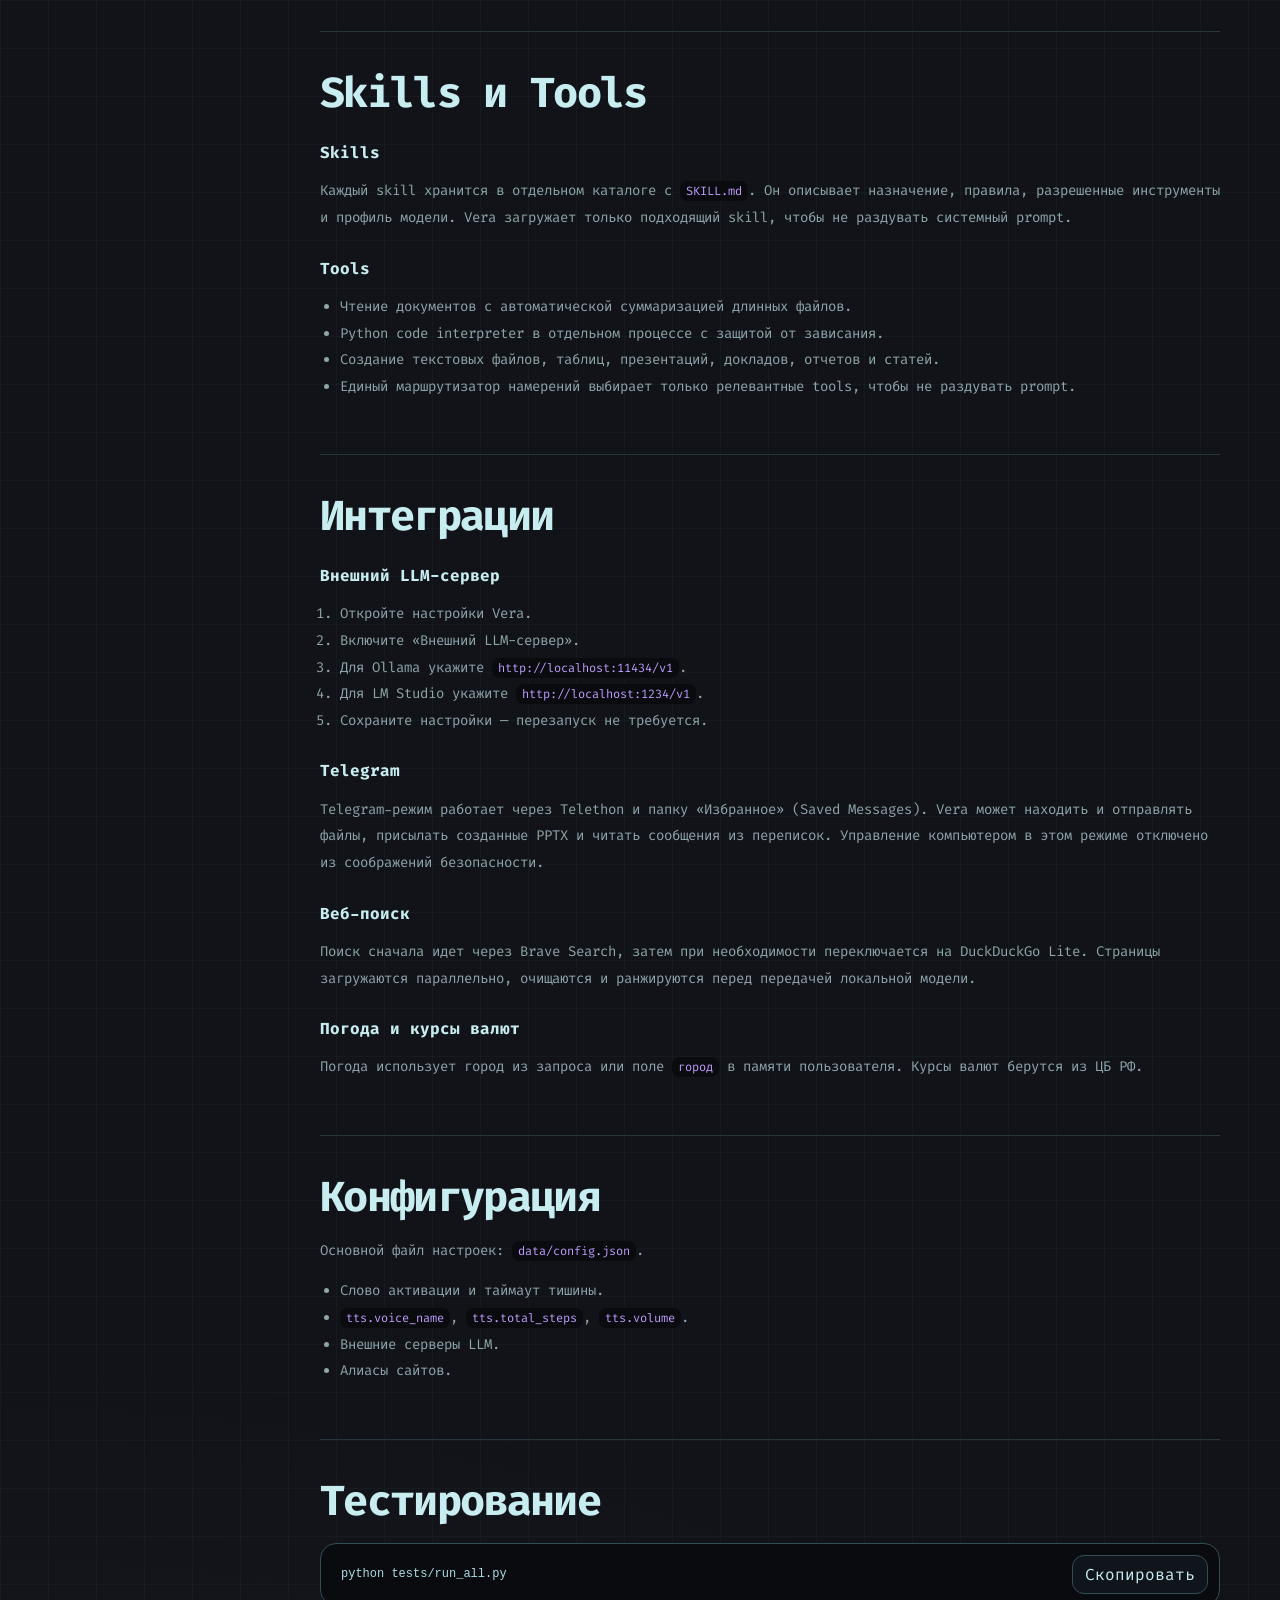
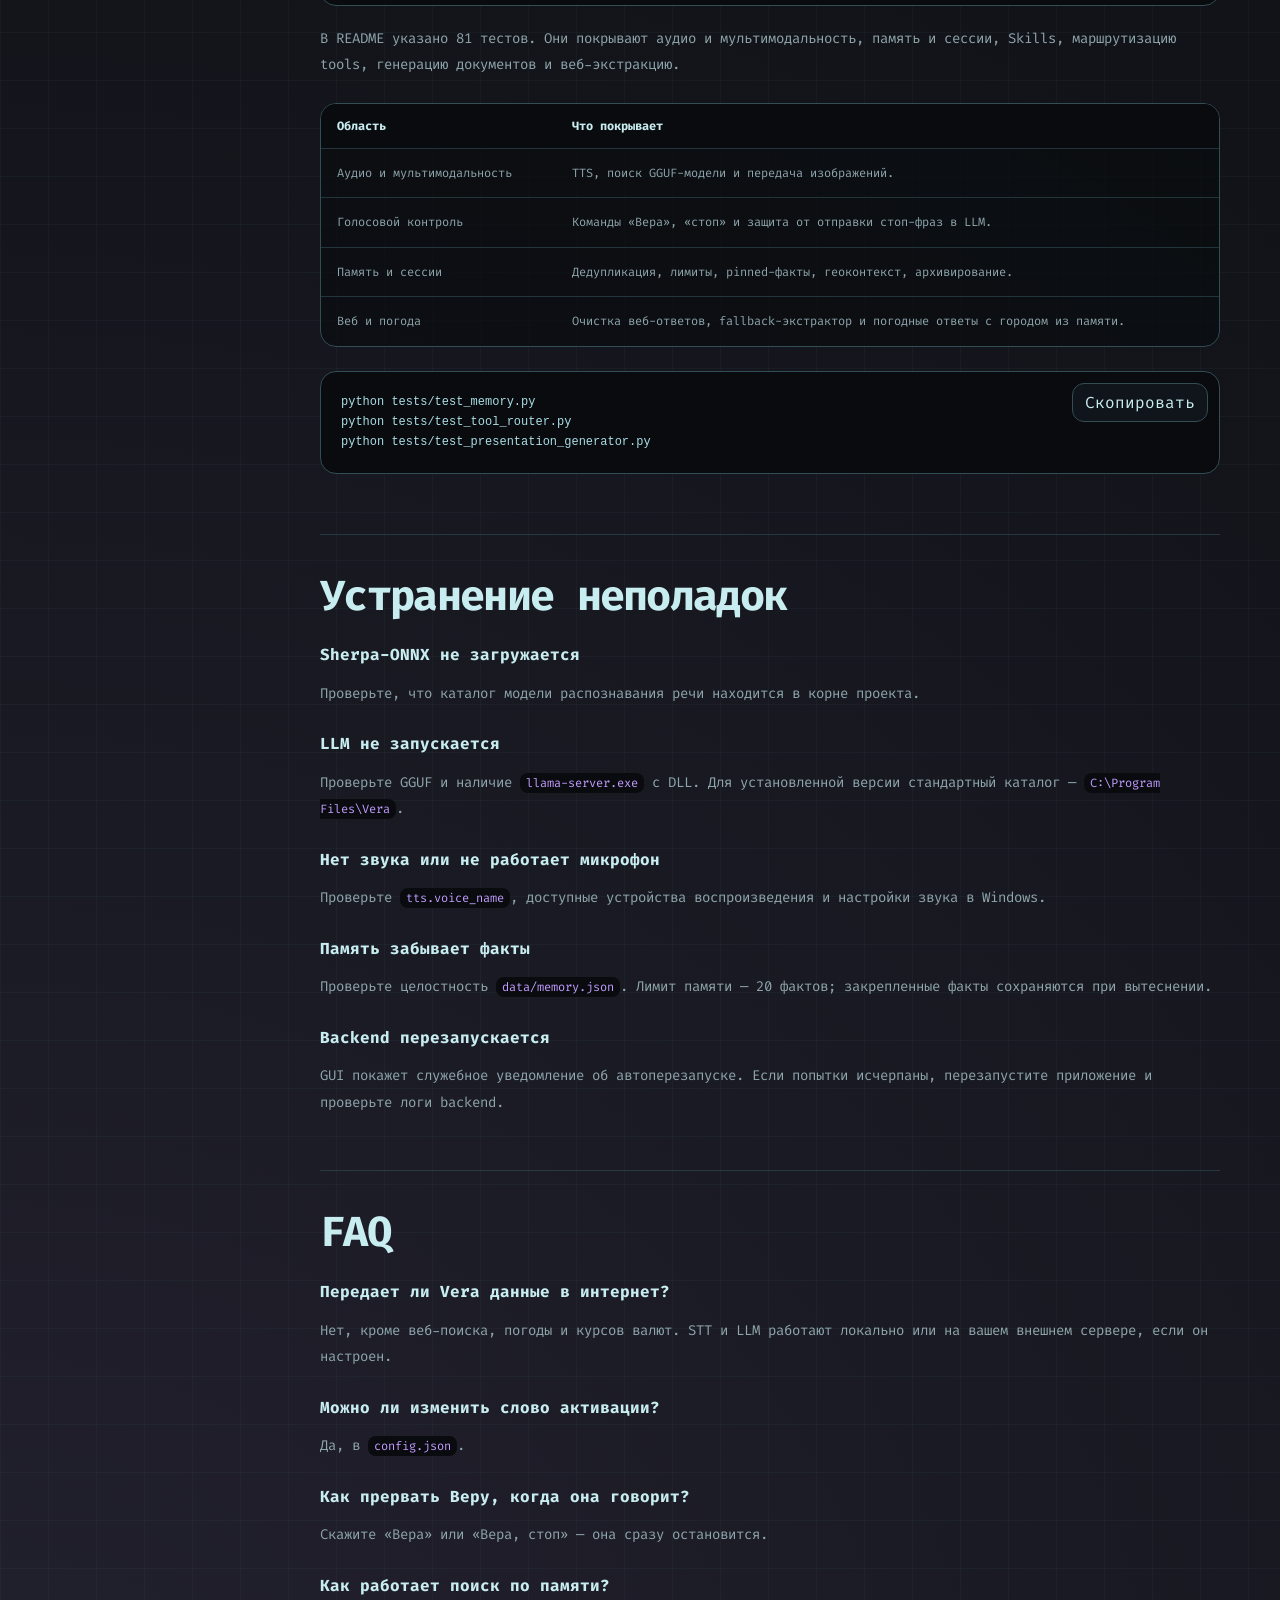
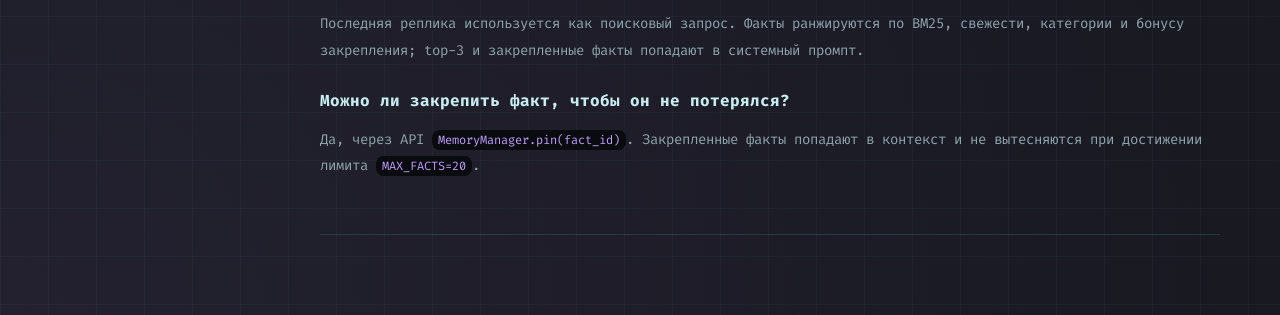
==== commit 7976b93b: "Sync docs with Vera README" ====
--- a/index.html
+++ b/index.html
@@ -83,7 +83,7 @@
             <span class="tag">Python 3.10+</span>
             <span class="tag">Node.js 20.19+</span>
             <span class="tag">Windows x64</span>
-            <span class="tag">76 tests</span>
+            <span class="tag">81 tests</span>
           </div>
           <div class="docs-note">
             <strong>Важно.</strong> Vera может ошибаться. Проверяйте критически важные данные,
@@ -329,7 +329,7 @@
             <pre class="code-block"><code>python tests/run_all.py</code></pre>
           </div>
           <p>
-            В README указано 76 тестов. Они покрывают аудио и мультимодальность, память и
+            В README указано 81 тестов. Они покрывают аудио и мультимодальность, память и
             сессии, Skills, маршрутизацию tools, генерацию документов и веб-экстракцию.
           </p>
           <div class="docs-table-wrap">
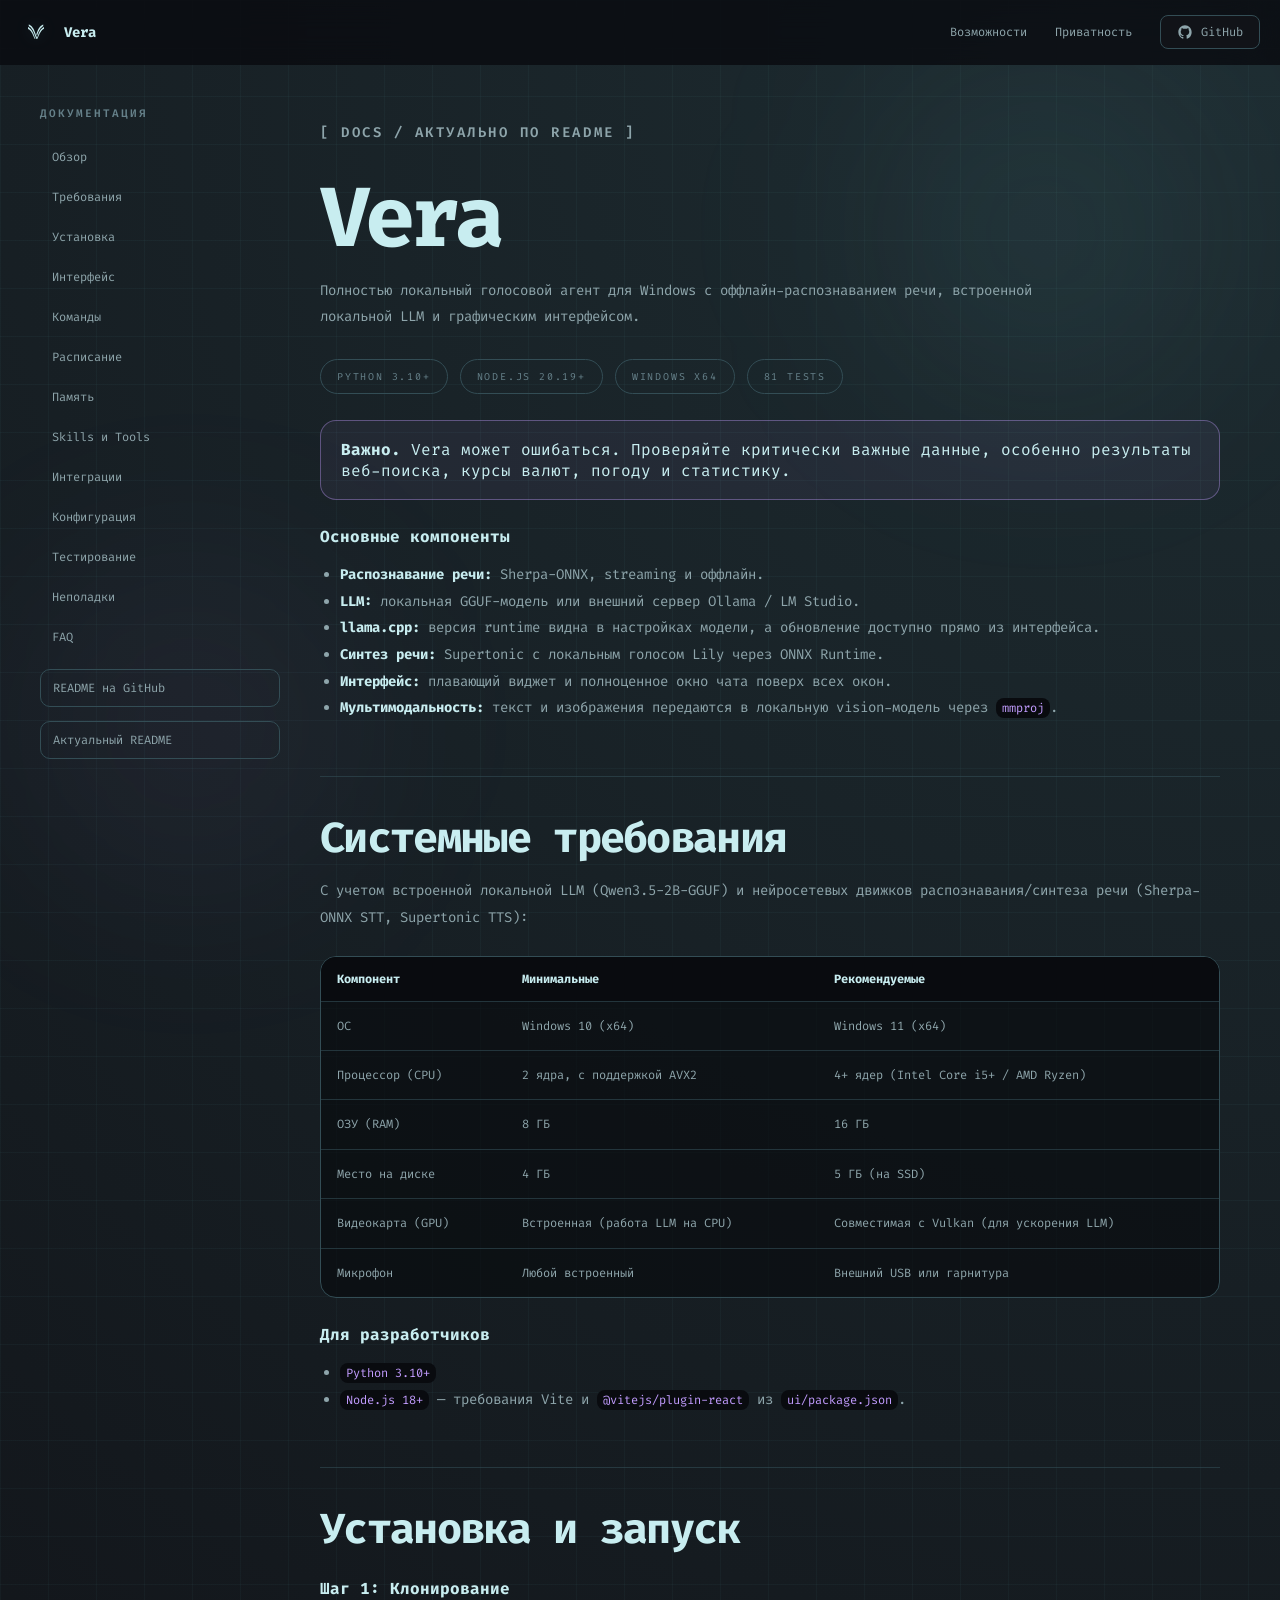
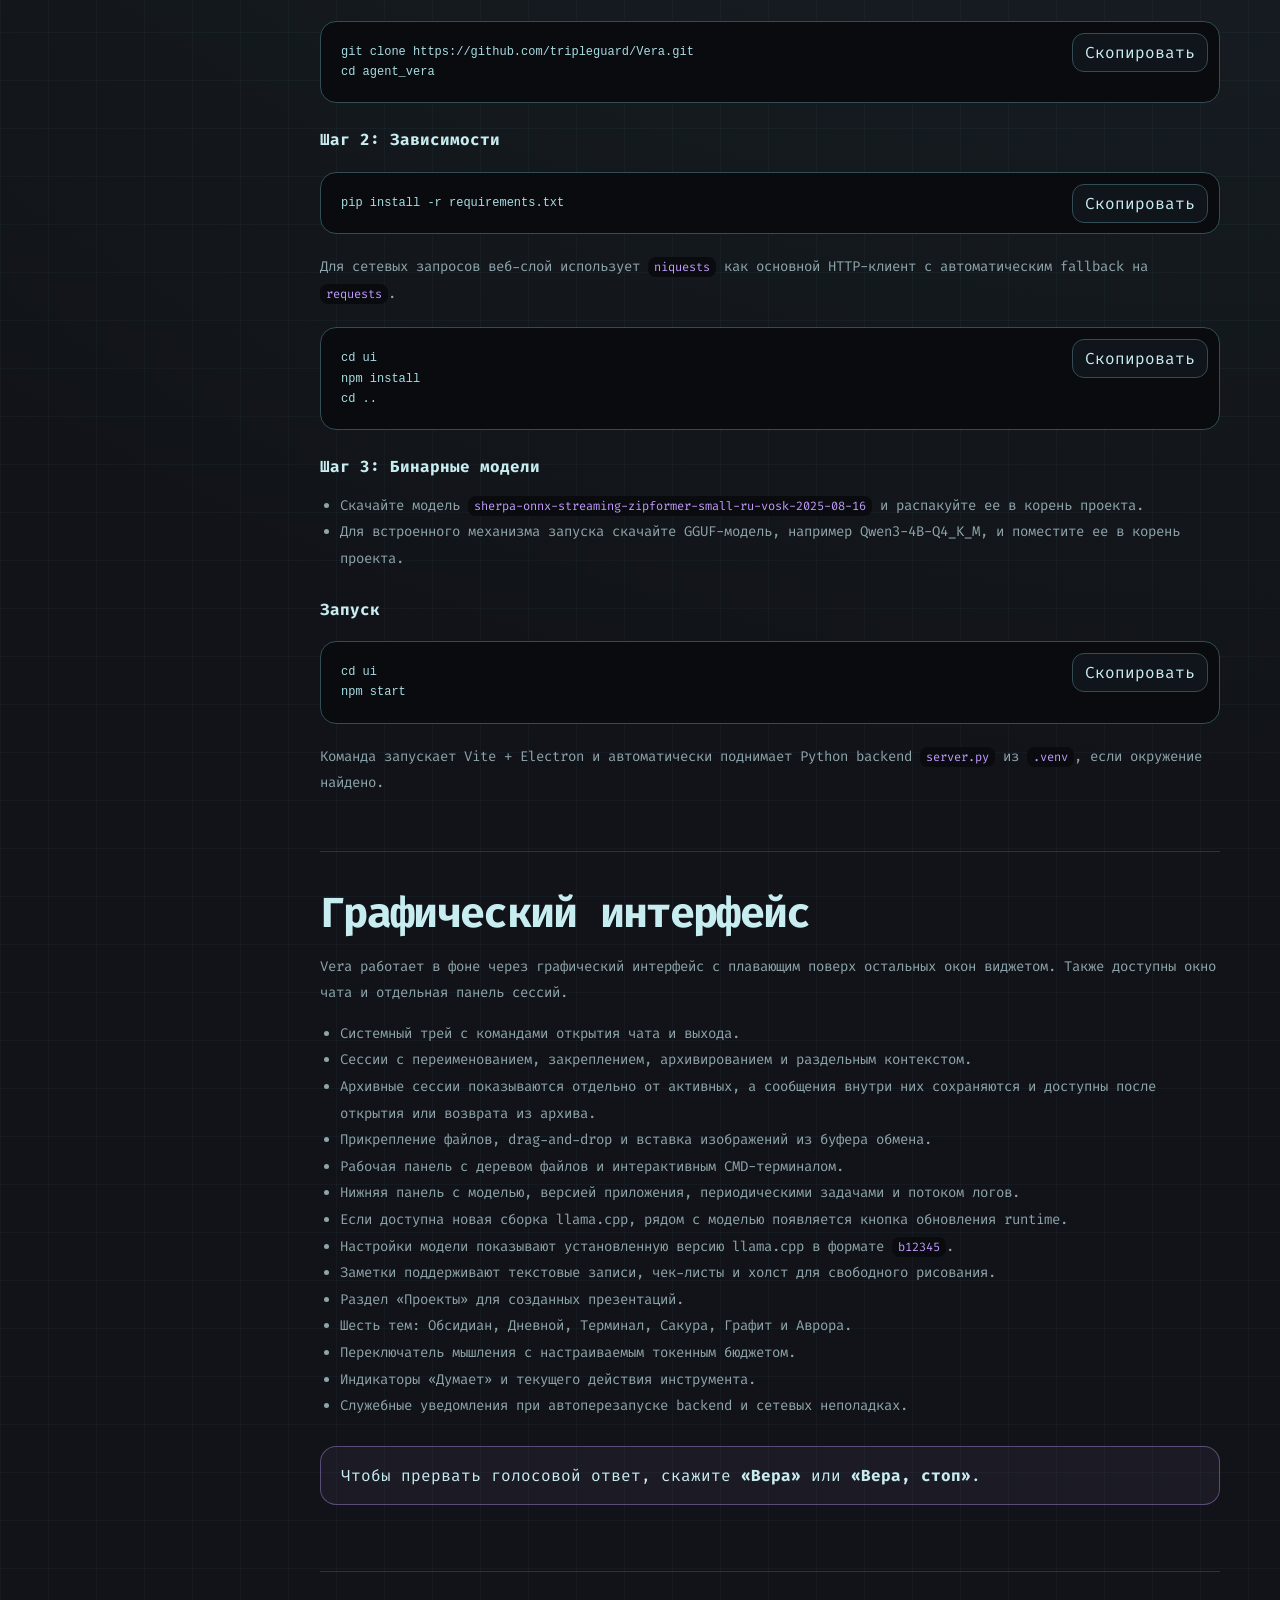
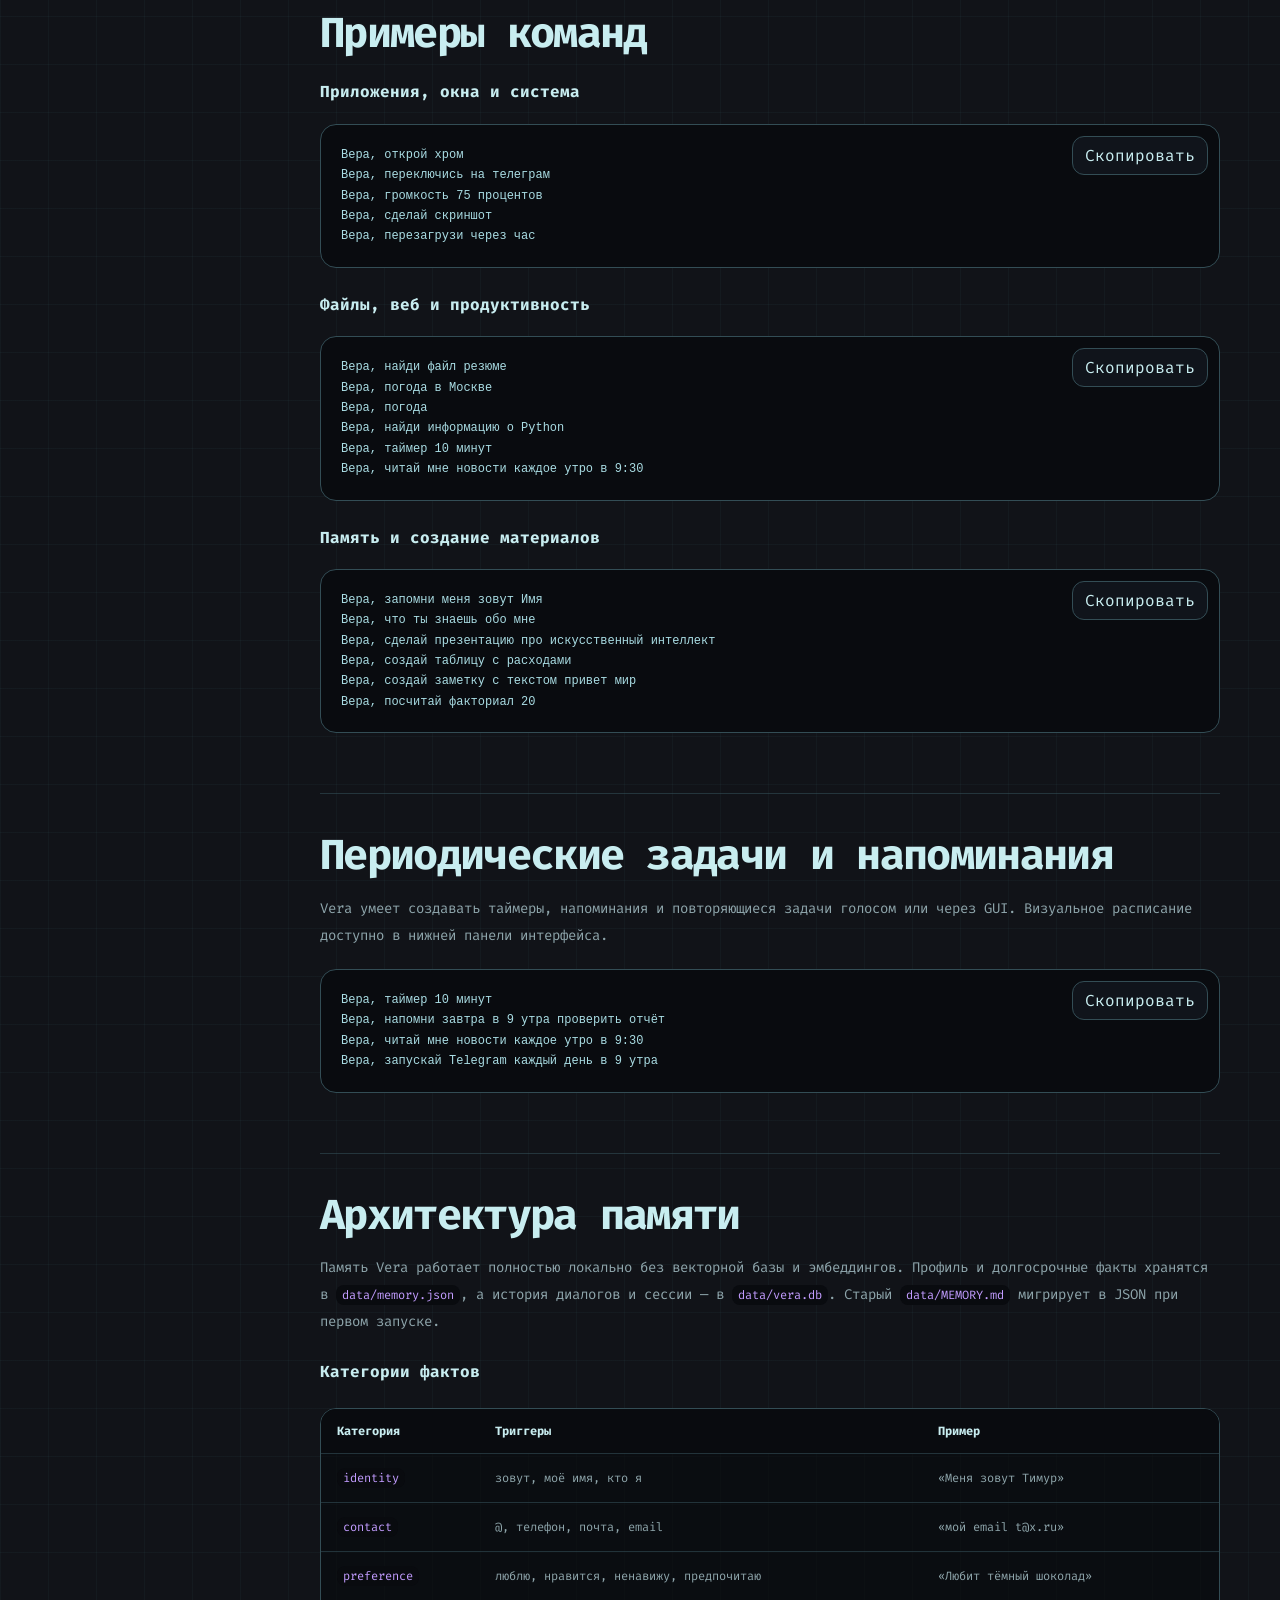
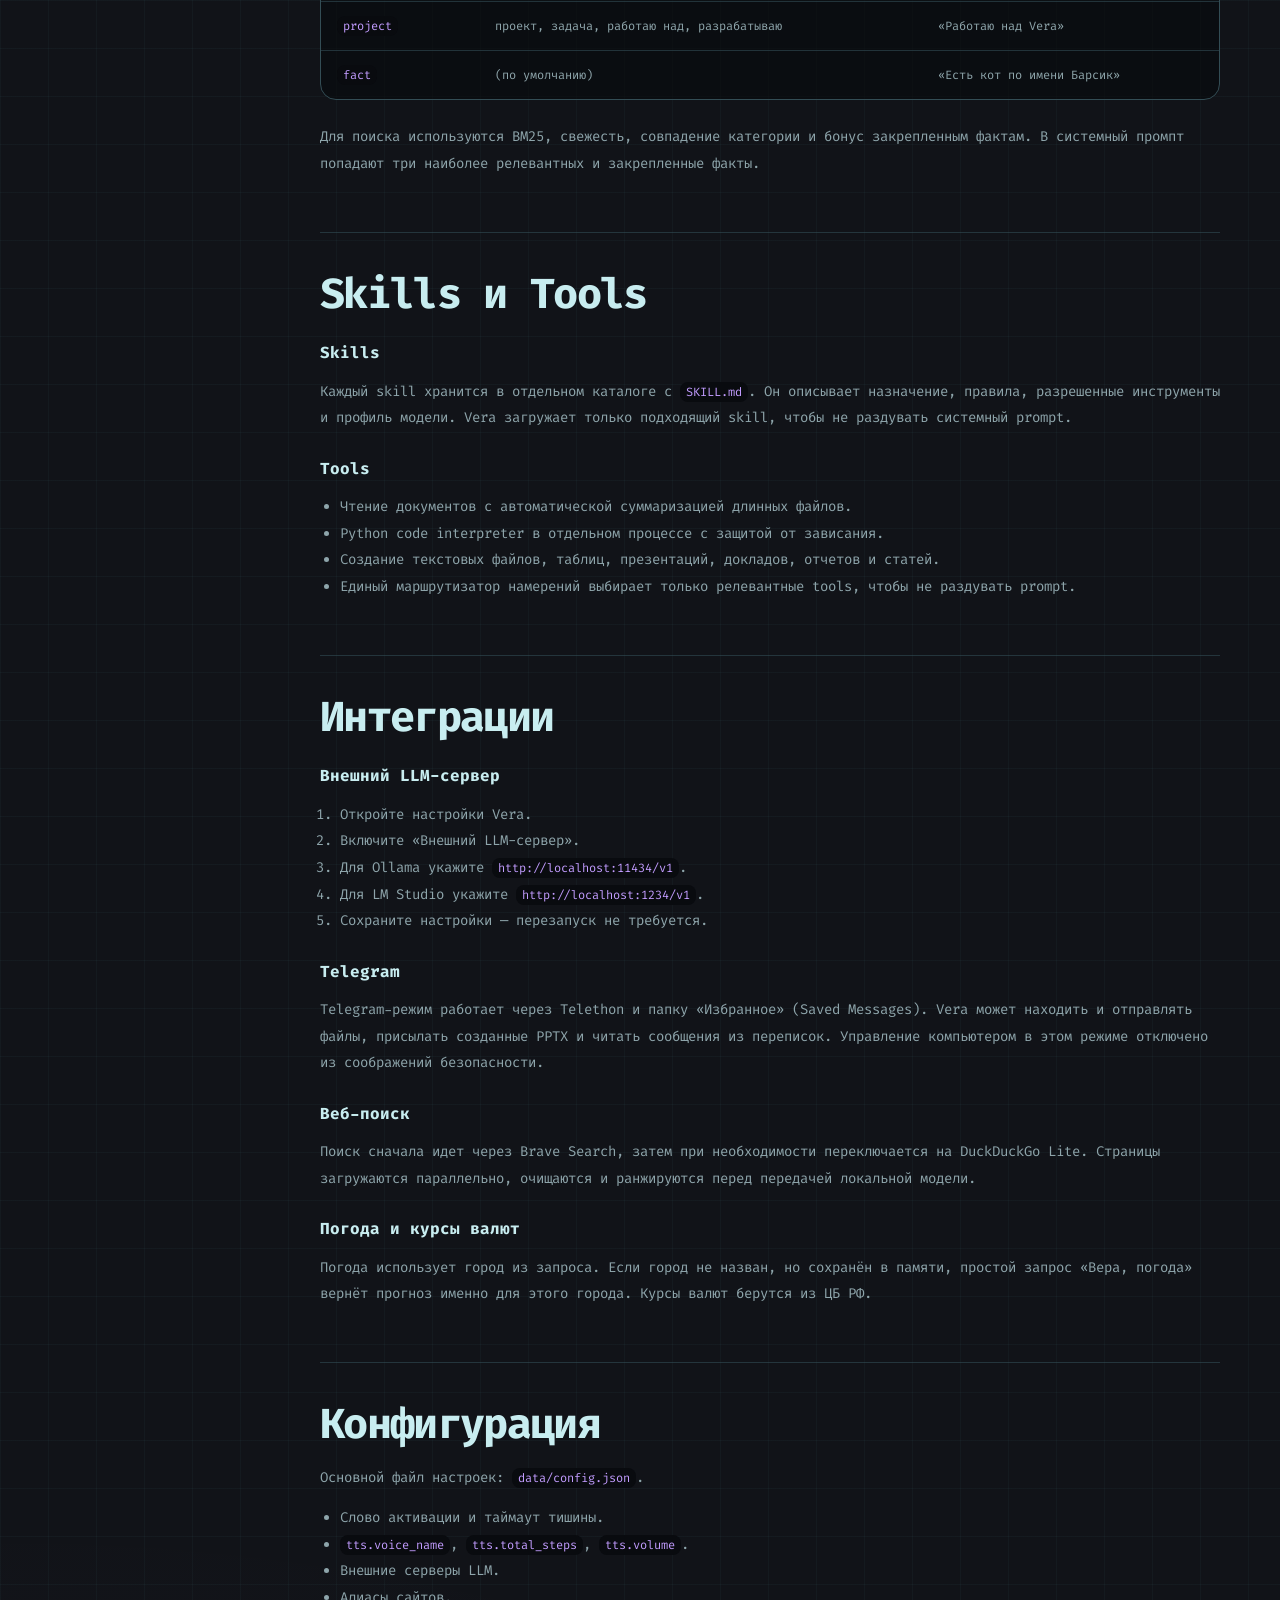
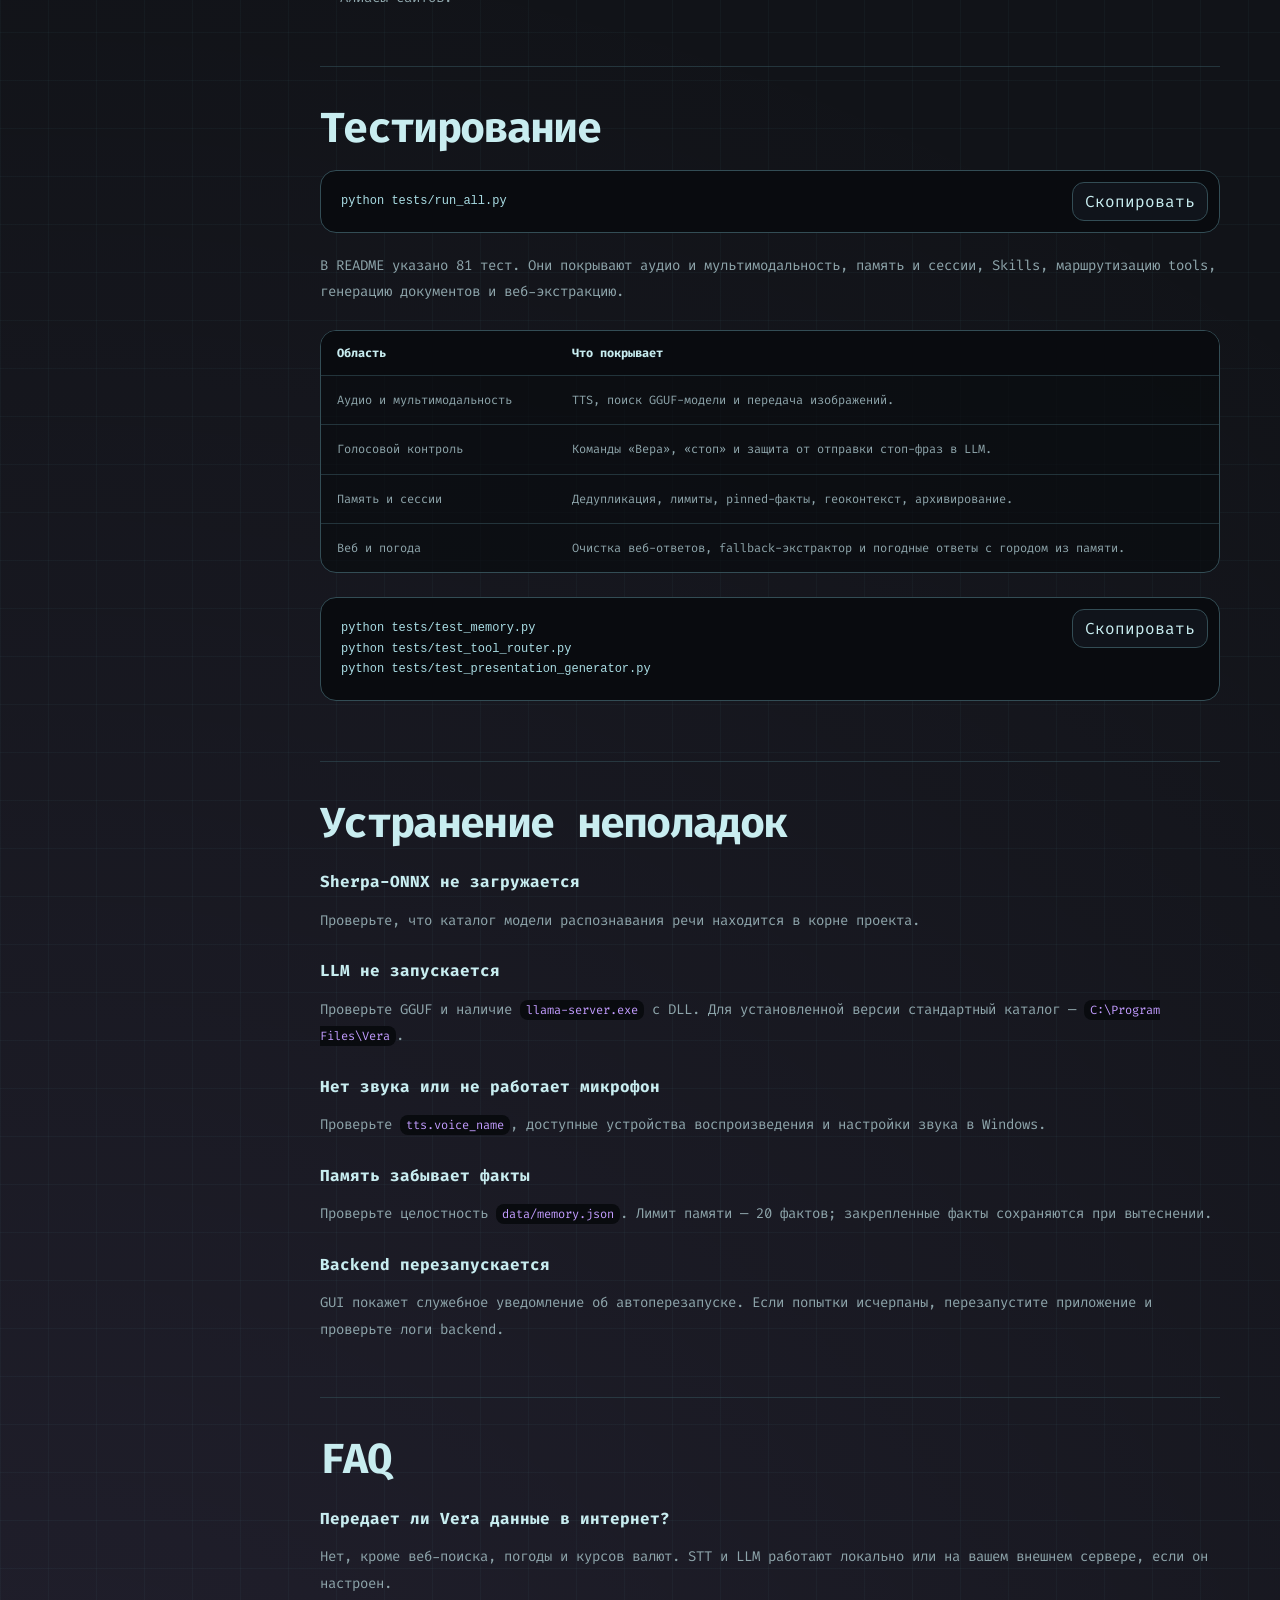
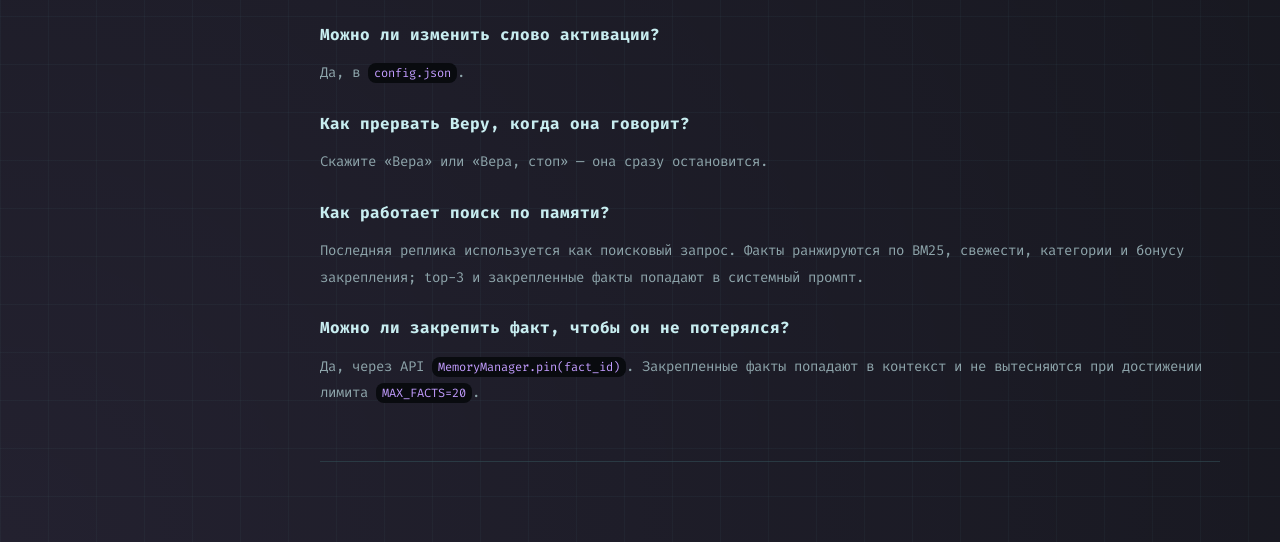
==== commit 443d31aa: "Refresh docs from current Vera README" ====
--- a/index.html
+++ b/index.html
@@ -1,4 +1,4 @@
-<!doctype html>
+﻿<!doctype html>
 <html lang="ru">
 <head>
   <meta charset="utf-8">
@@ -93,6 +93,7 @@
           <ul>
             <li><strong>Распознавание речи:</strong> Sherpa-ONNX, streaming и оффлайн.</li>
             <li><strong>LLM:</strong> локальная GGUF-модель или внешний сервер Ollama / LM Studio.</li>
+            <li><strong>llama.cpp:</strong> версия runtime видна в настройках модели, а обновление доступно прямо из интерфейса.</li>
             <li><strong>Синтез речи:</strong> Supertonic с локальным голосом Lily через ONNX Runtime.</li>
             <li><strong>Интерфейс:</strong> плавающий виджет и полноценное окно чата поверх всех окон.</li>
             <li><strong>Мультимодальность:</strong> текст и изображения передаются в локальную vision-модель через <code>mmproj</code>.</li>
@@ -176,9 +177,13 @@
           <ul>
             <li>Системный трей с командами открытия чата и выхода.</li>
             <li>Сессии с переименованием, закреплением, архивированием и раздельным контекстом.</li>
+            <li>Архивные сессии показываются отдельно от активных, а сообщения внутри них сохраняются и доступны после открытия или возврата из архива.</li>
             <li>Прикрепление файлов, drag-and-drop и вставка изображений из буфера обмена.</li>
             <li>Рабочая панель с деревом файлов и интерактивным CMD-терминалом.</li>
             <li>Нижняя панель с моделью, версией приложения, периодическими задачами и потоком логов.</li>
+            <li>Если доступна новая сборка llama.cpp, рядом с моделью появляется кнопка обновления runtime.</li>
+            <li>Настройки модели показывают установленную версию llama.cpp в формате <code>b12345</code>.</li>
+            <li>Заметки поддерживают текстовые записи, чек-листы и холст для свободного рисования.</li>
             <li>Раздел «Проекты» для созданных презентаций.</li>
             <li>Шесть тем: Обсидиан, Дневной, Терминал, Сакура, Графит и Аврора.</li>
             <li>Переключатель мышления с настраиваемым токенным бюджетом.</li>
@@ -205,6 +210,7 @@
           <div class="code-wrap">
             <pre class="code-block"><code>Вера, найди файл резюме
 Вера, погода в Москве
+Вера, погода
 Вера, найди информацию о Python
 Вера, таймер 10 минут
 Вера, читай мне новости каждое утро в 9:30</code></pre>
@@ -215,6 +221,7 @@
 Вера, что ты знаешь обо мне
 Вера, сделай презентацию про искусственный интеллект
 Вера, создай таблицу с расходами
+Вера, создай заметку с текстом привет мир
 Вера, посчитай факториал 20</code></pre>
           </div>
         </section>
@@ -307,8 +314,9 @@
           </p>
           <h3>Погода и курсы валют</h3>
           <p>
-            Погода использует город из запроса или поле <code>город</code> в памяти пользователя.
-            Курсы валют берутся из ЦБ РФ.
+            Погода использует город из запроса. Если город не назван, но сохранён в памяти,
+            простой запрос «Вера, погода» вернёт прогноз именно для этого города. Курсы валют
+            берутся из ЦБ РФ.
           </p>
         </section>
 
@@ -329,7 +337,7 @@
             <pre class="code-block"><code>python tests/run_all.py</code></pre>
           </div>
           <p>
-            В README указано 81 тестов. Они покрывают аудио и мультимодальность, память и
+            В README указано 81 тест. Они покрывают аудио и мультимодальность, память и
             сессии, Skills, маршрутизацию tools, генерацию документов и веб-экстракцию.
           </p>
           <div class="docs-table-wrap">
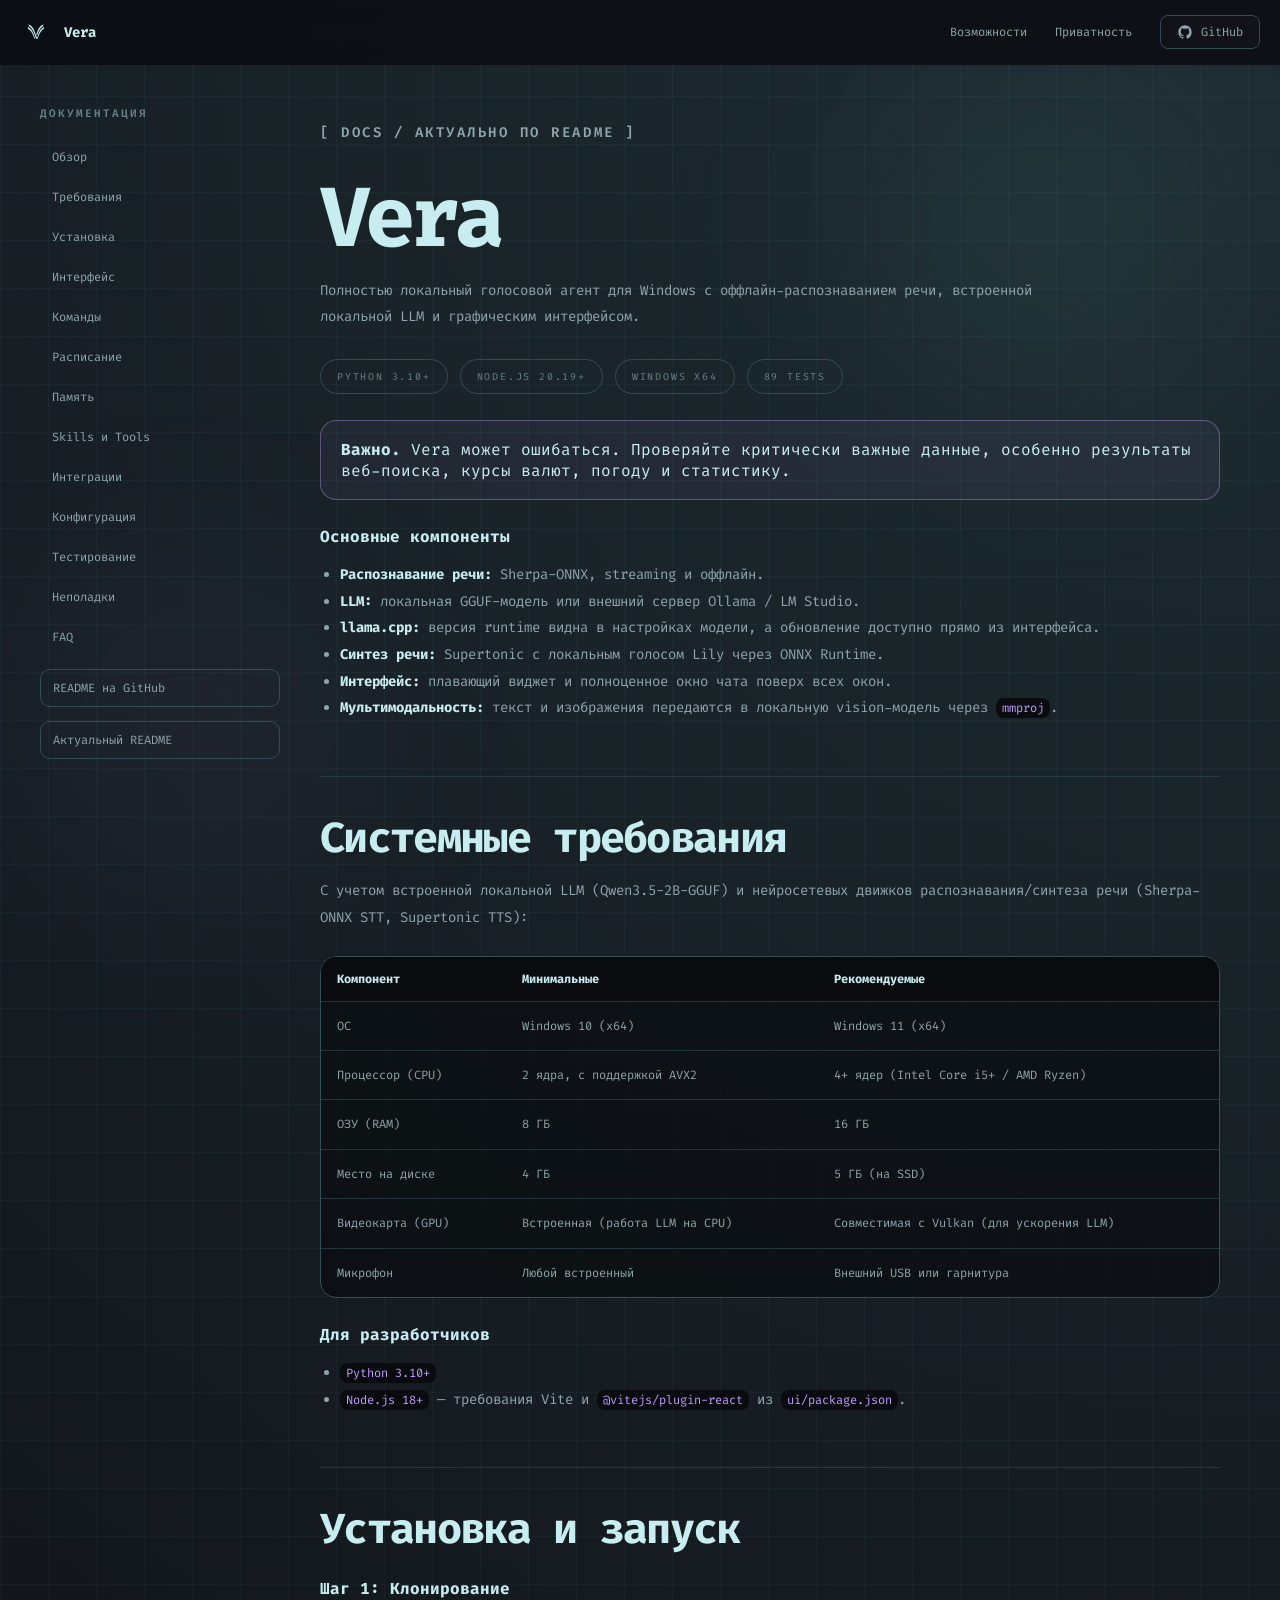
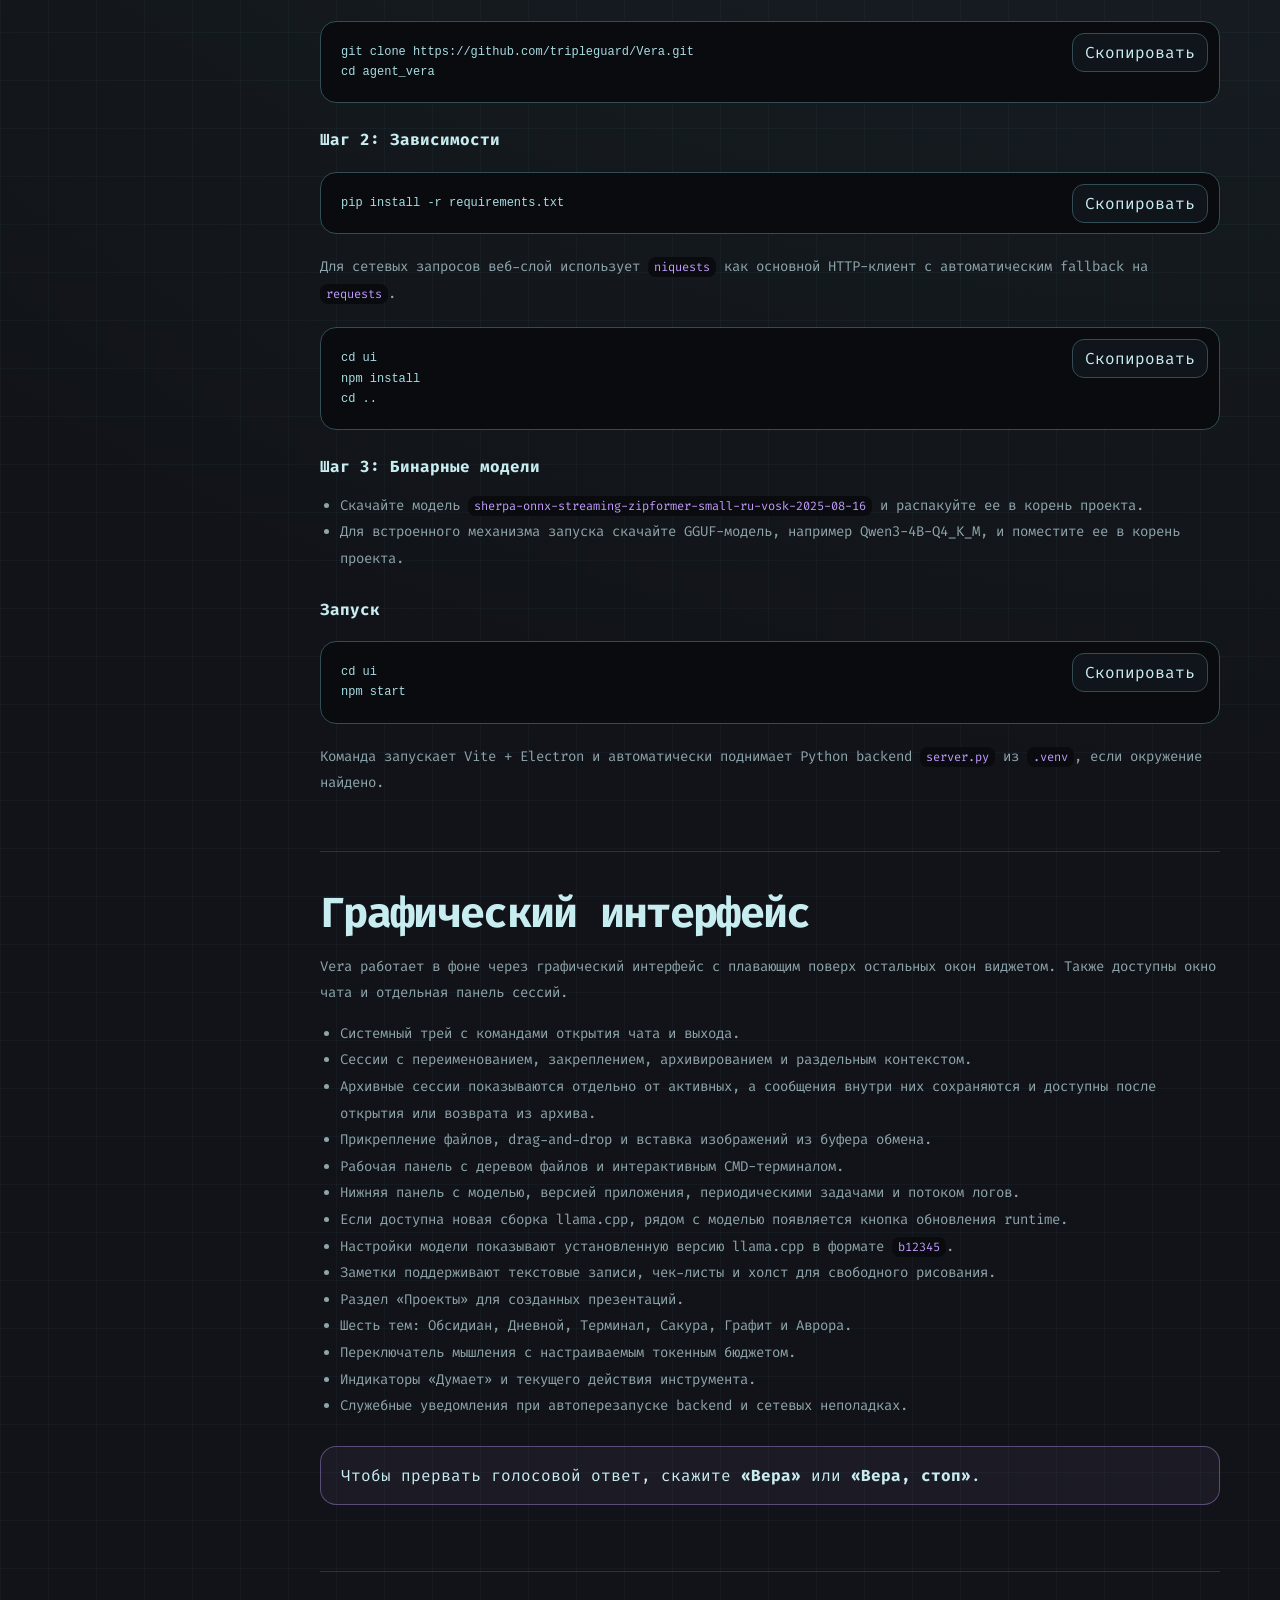
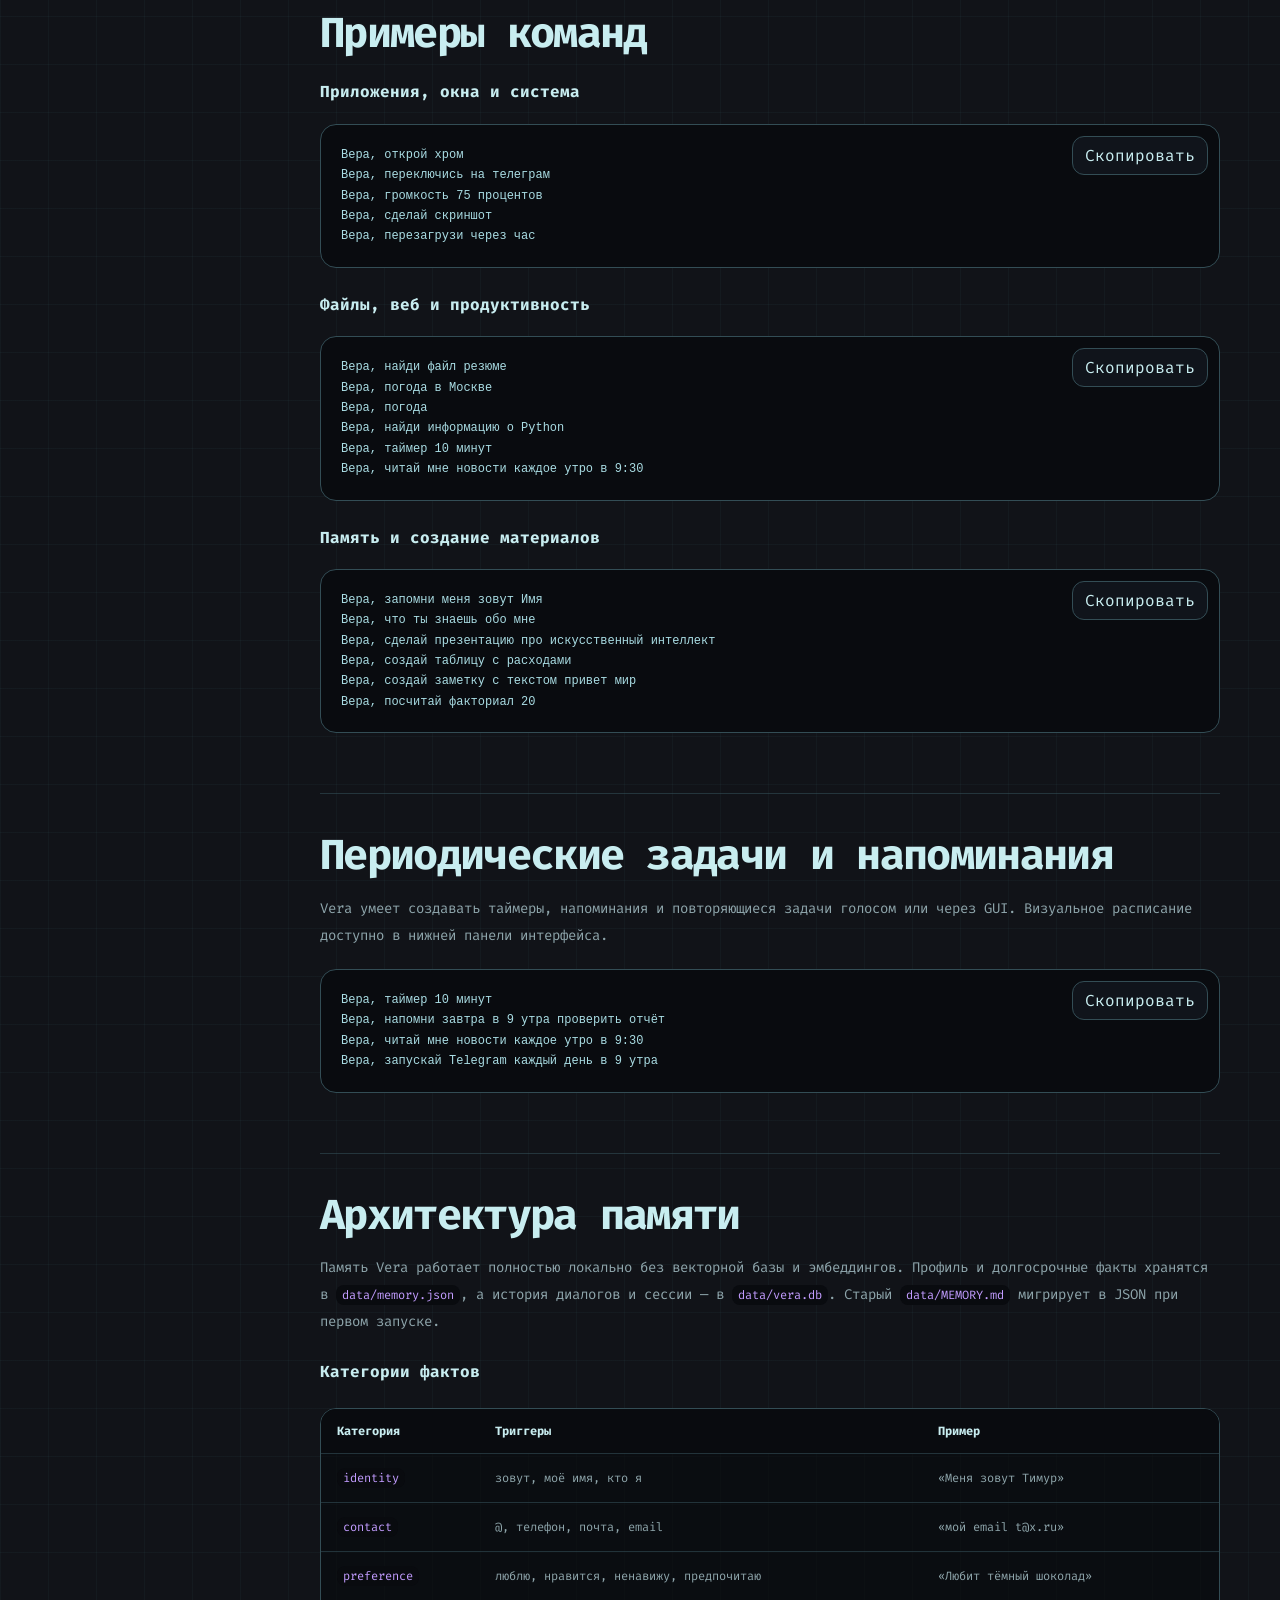
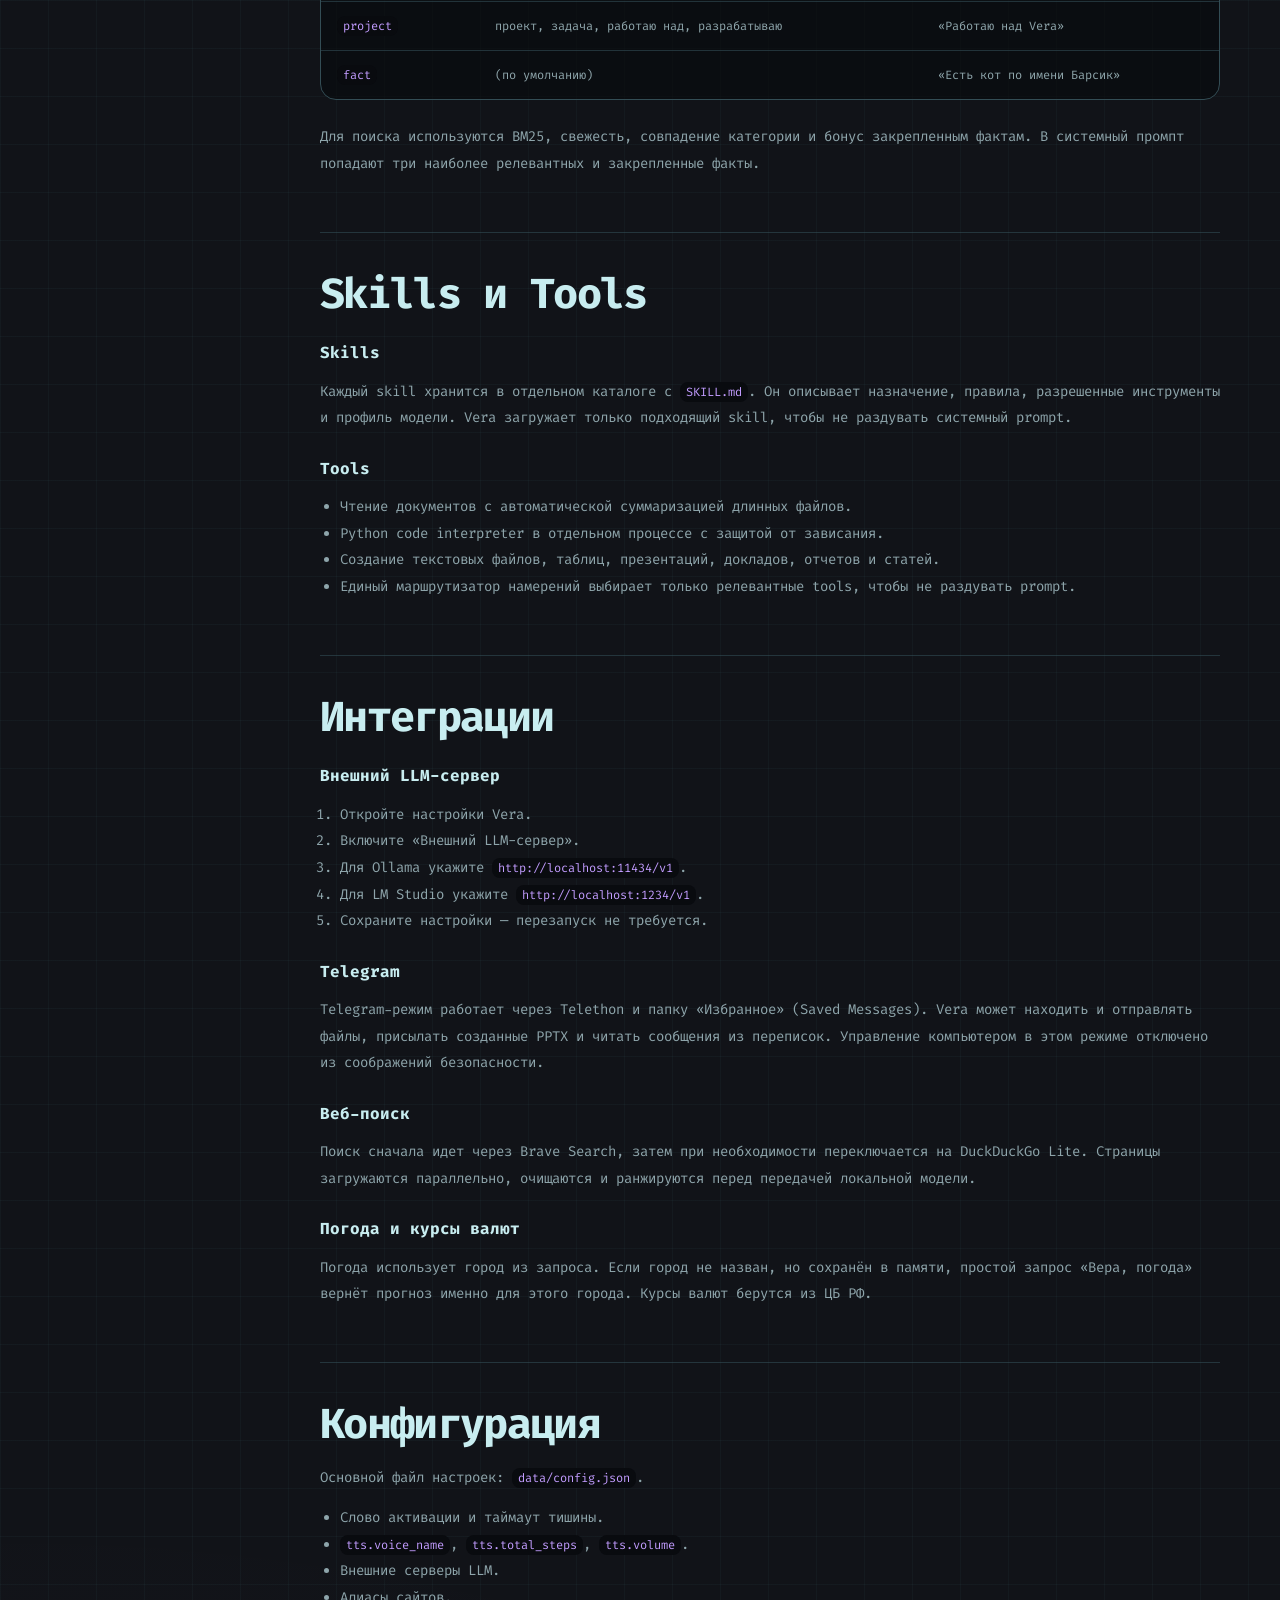
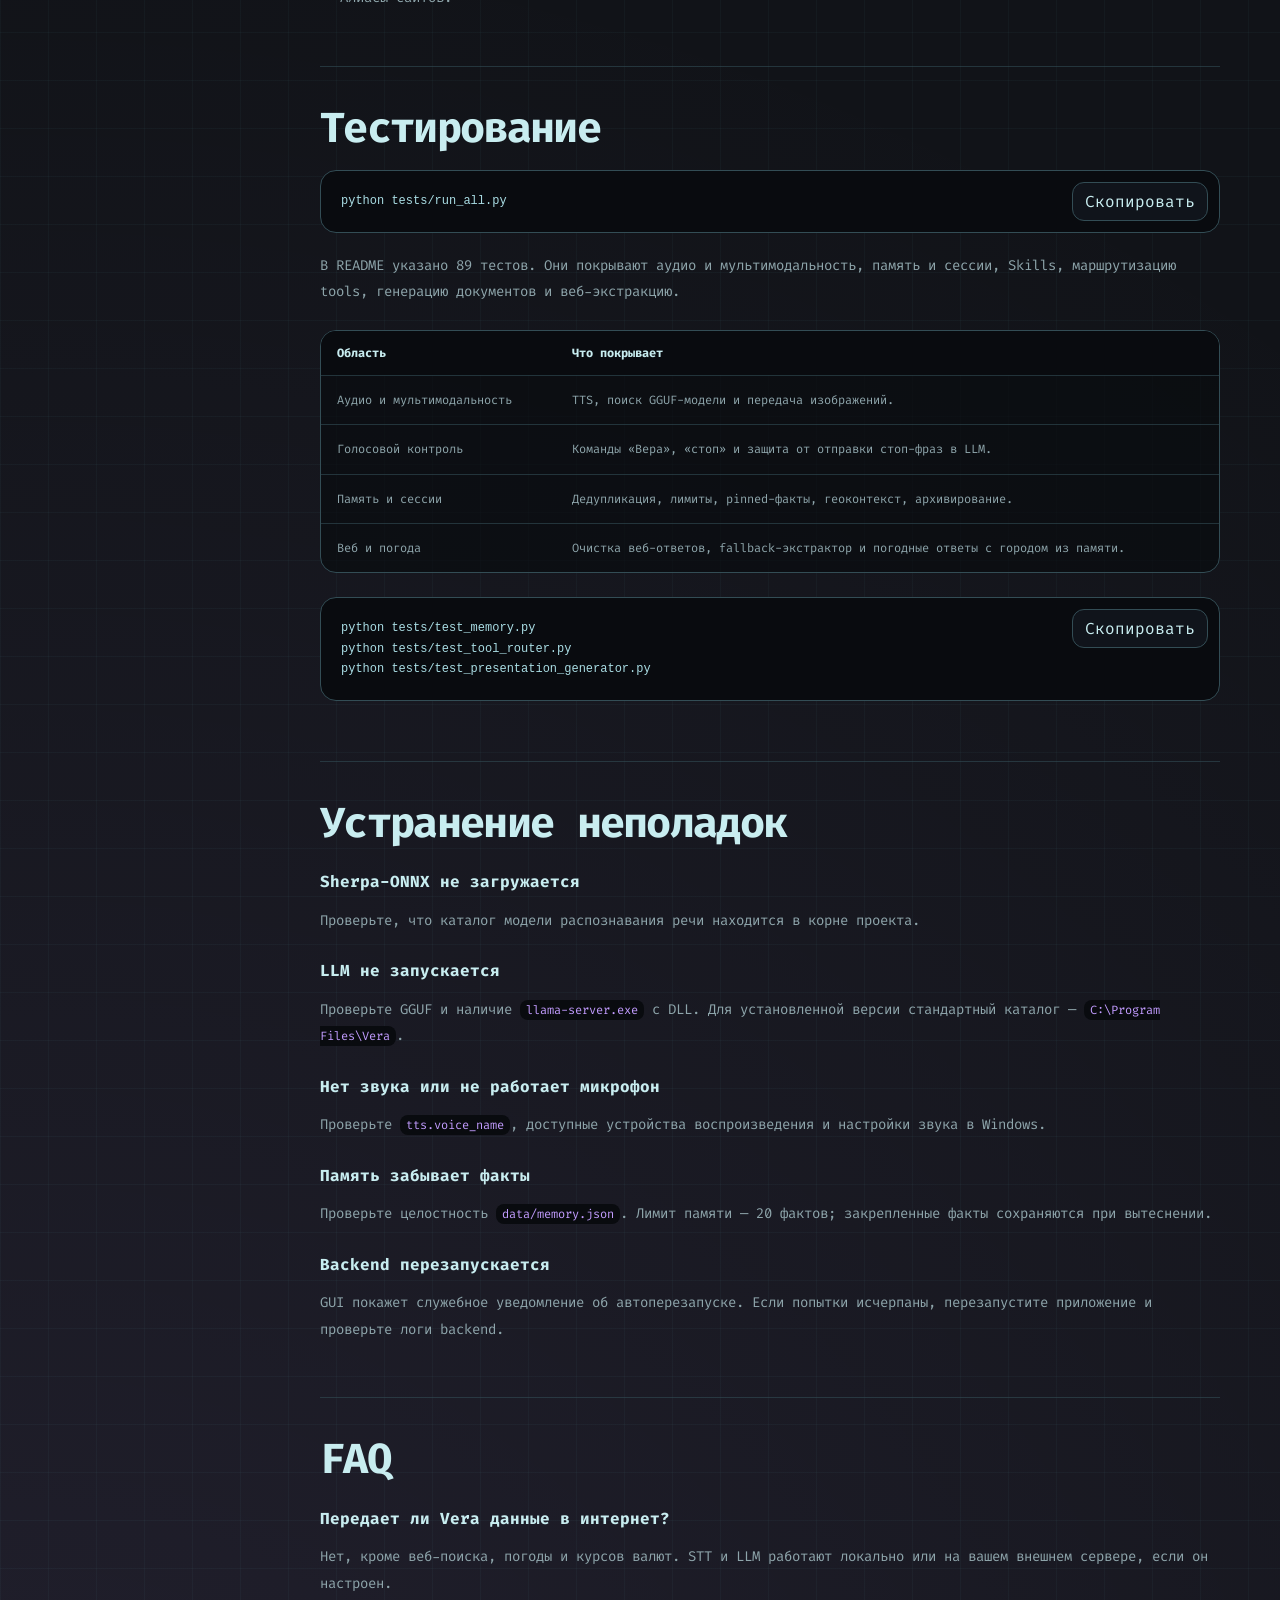
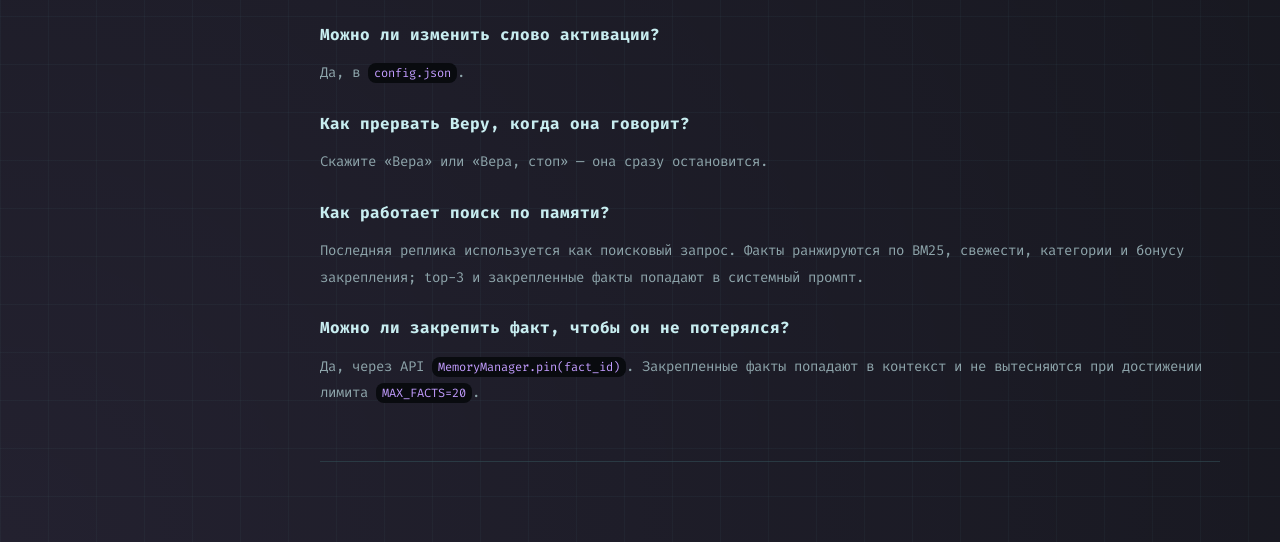
==== commit ce02c2c3: "Sync docs with Vera README" ====
--- a/index.html
+++ b/index.html
@@ -83,7 +83,7 @@
             <span class="tag">Python 3.10+</span>
             <span class="tag">Node.js 20.19+</span>
             <span class="tag">Windows x64</span>
-            <span class="tag">81 tests</span>
+            <span class="tag">89 tests</span>
           </div>
           <div class="docs-note">
             <strong>Важно.</strong> Vera может ошибаться. Проверяйте критически важные данные,
@@ -337,7 +337,7 @@
             <pre class="code-block"><code>python tests/run_all.py</code></pre>
           </div>
           <p>
-            В README указано 81 тест. Они покрывают аудио и мультимодальность, память и
+            В README указано 89 тестов. Они покрывают аудио и мультимодальность, память и
             сессии, Skills, маршрутизацию tools, генерацию документов и веб-экстракцию.
           </p>
           <div class="docs-table-wrap">
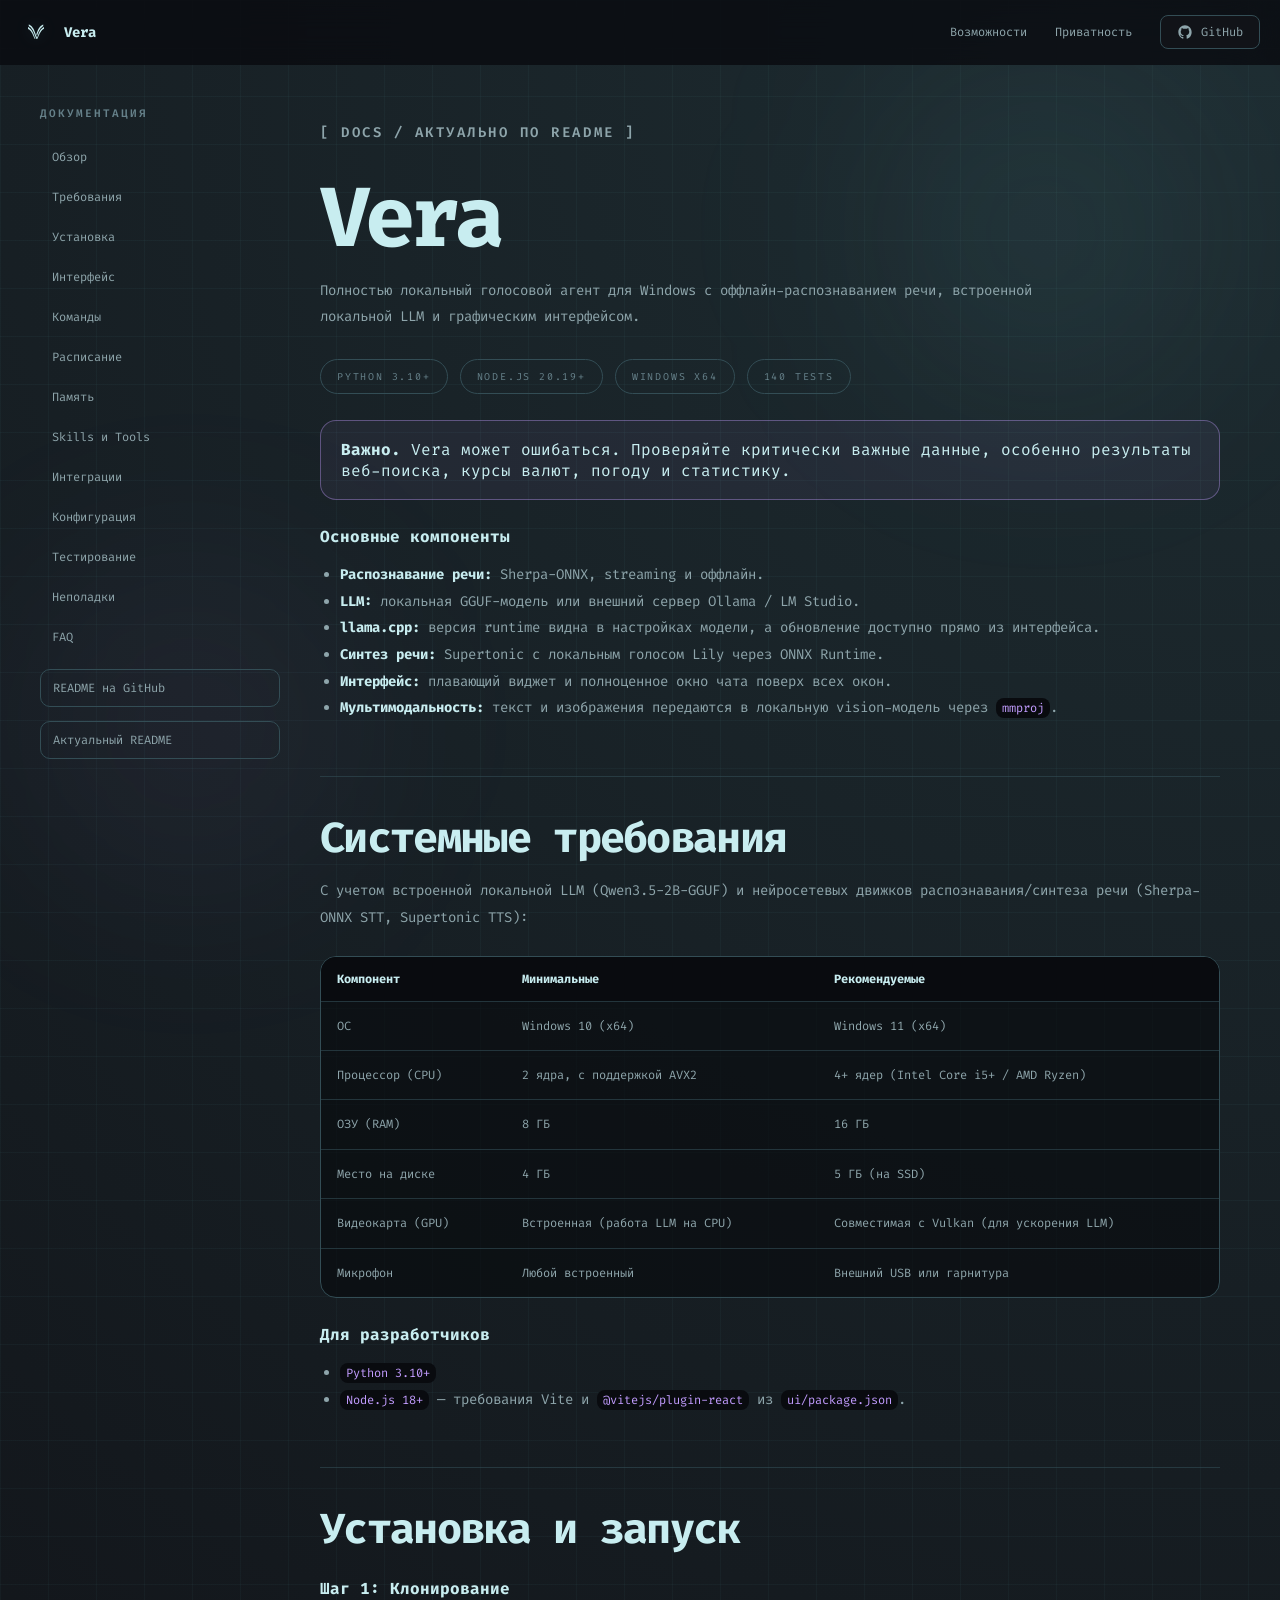
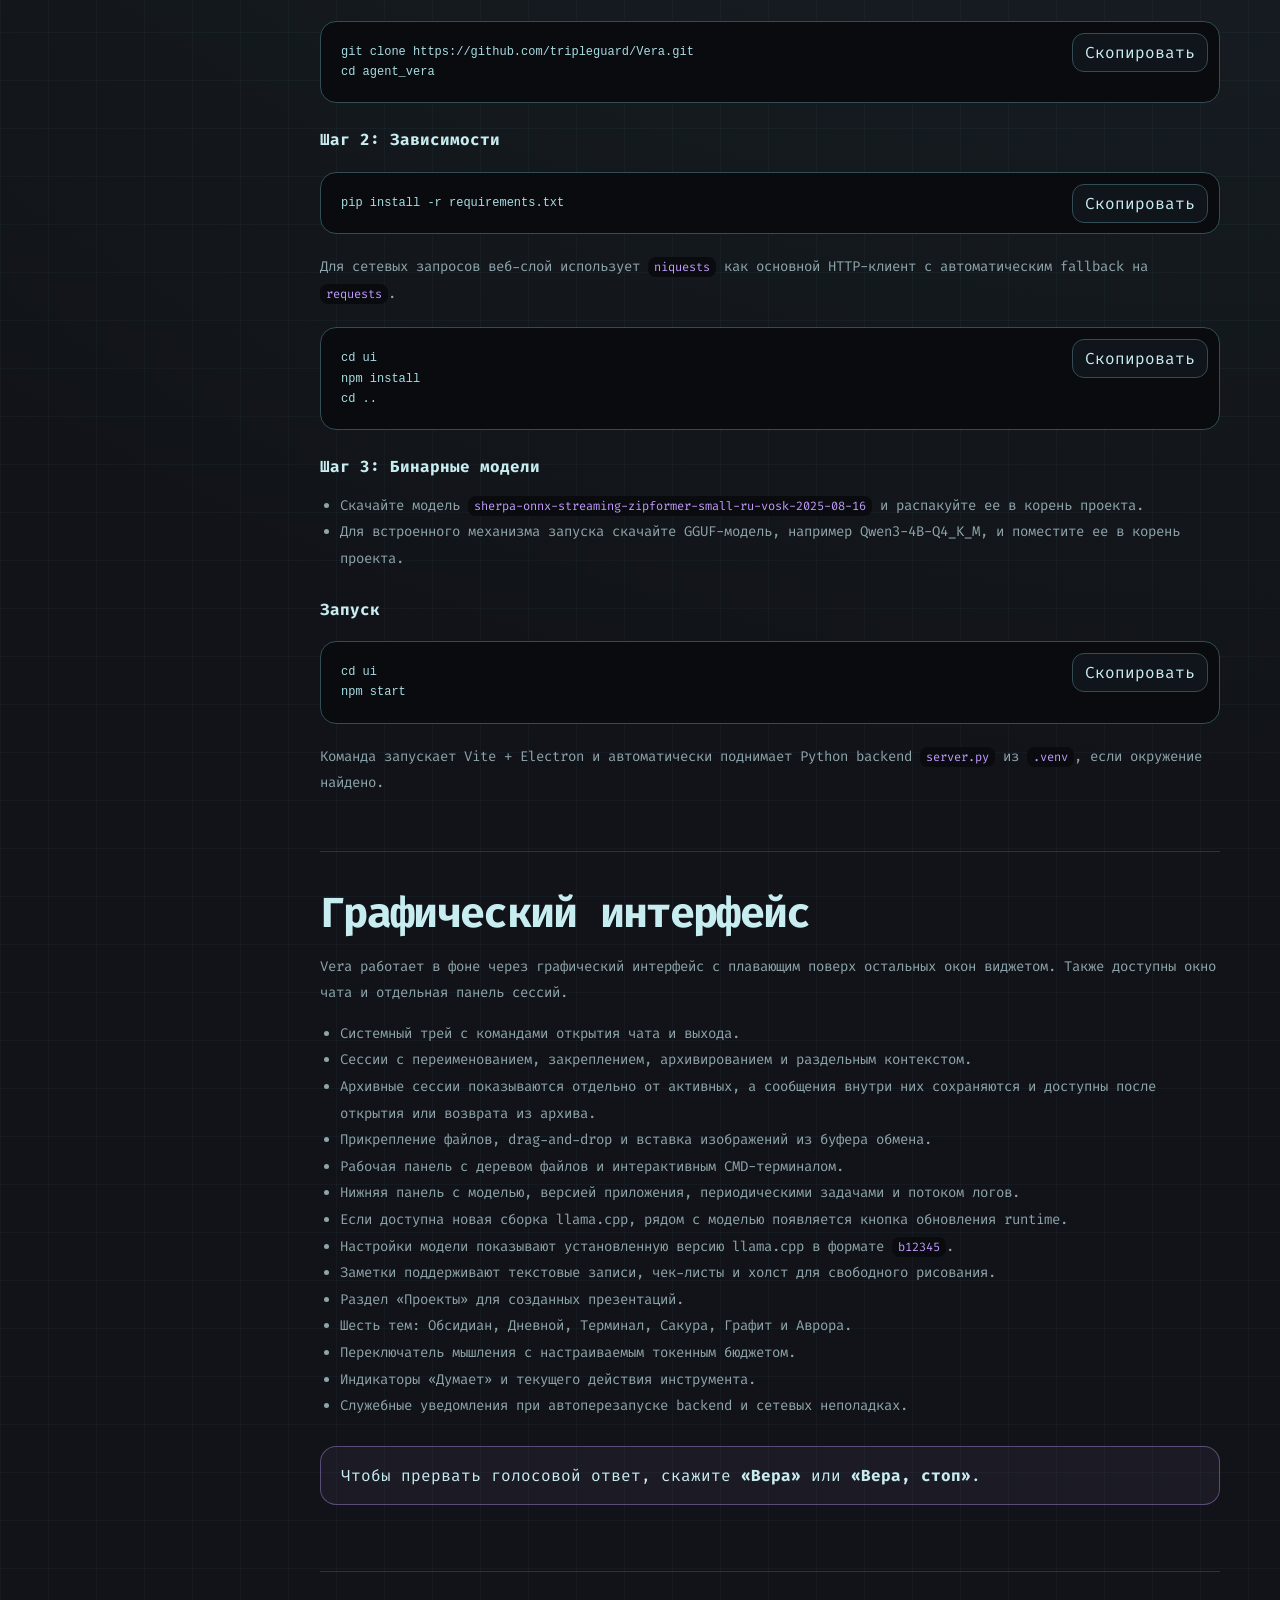
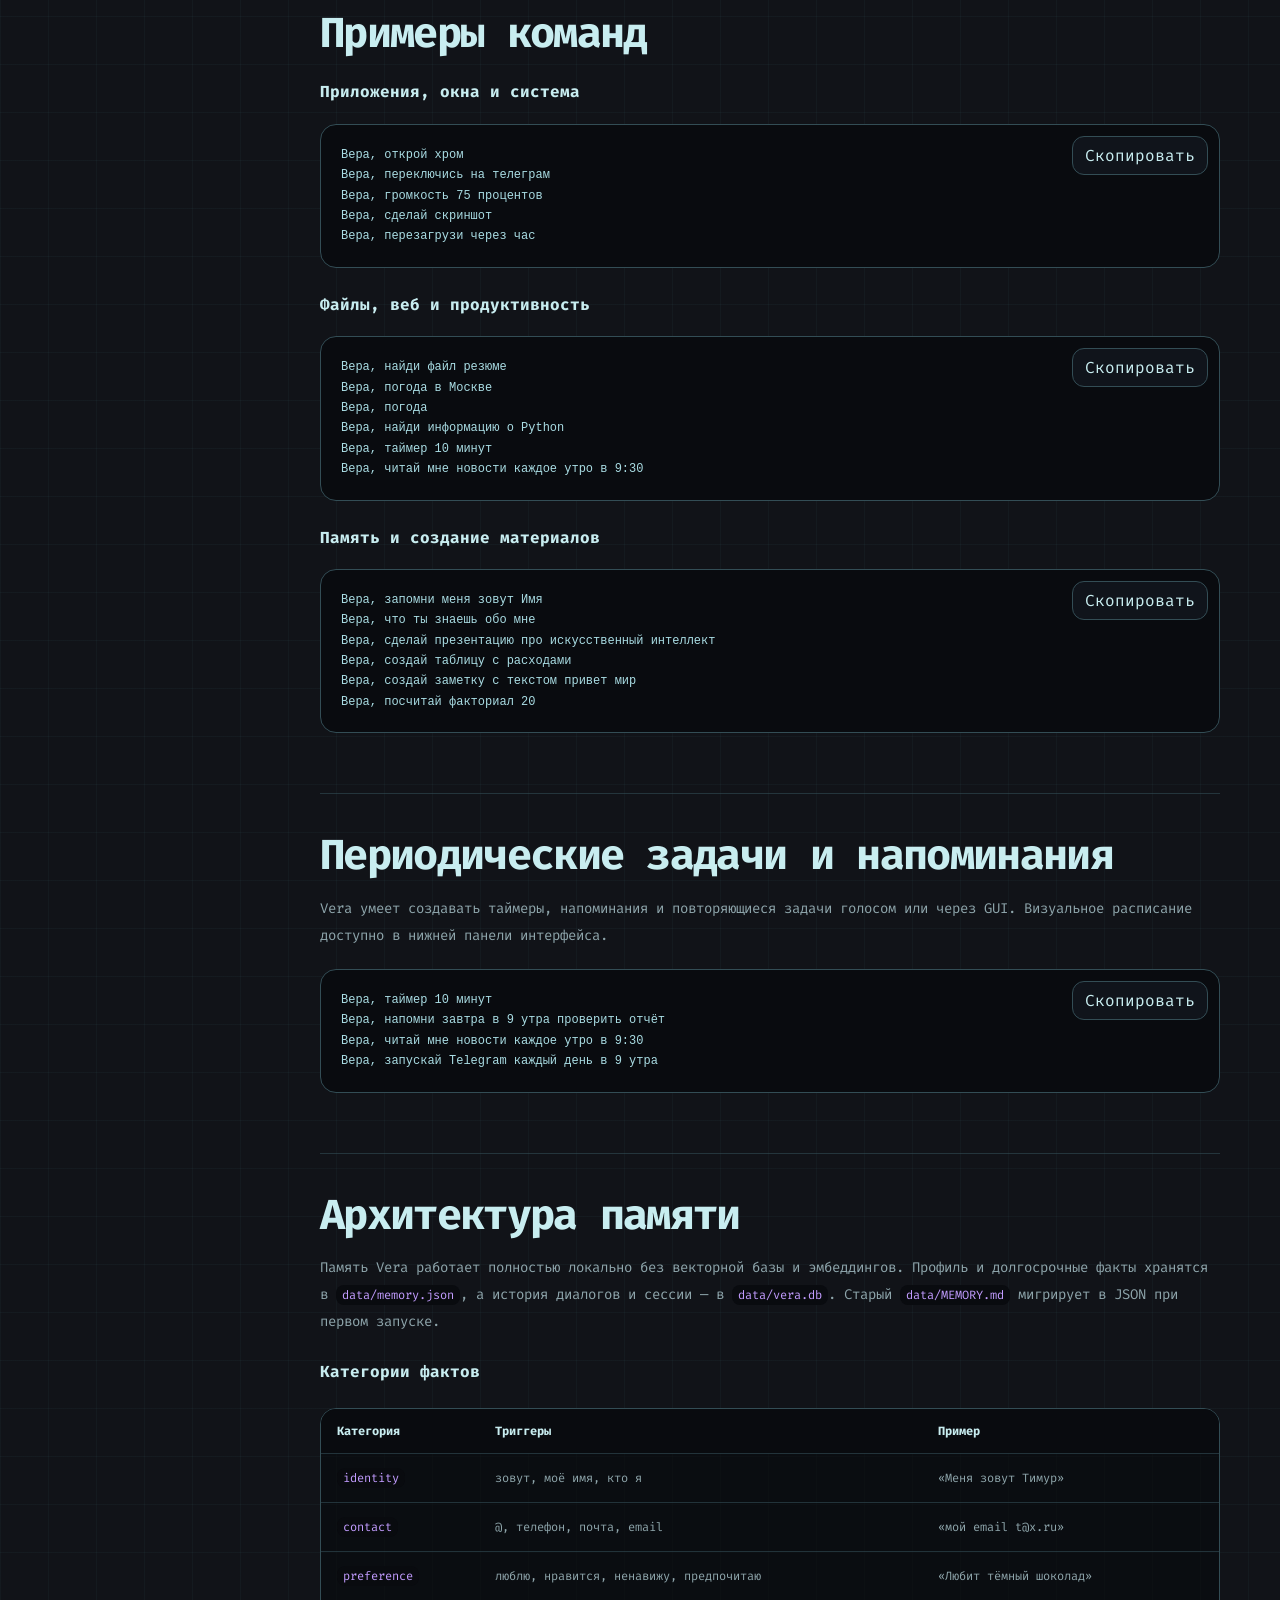
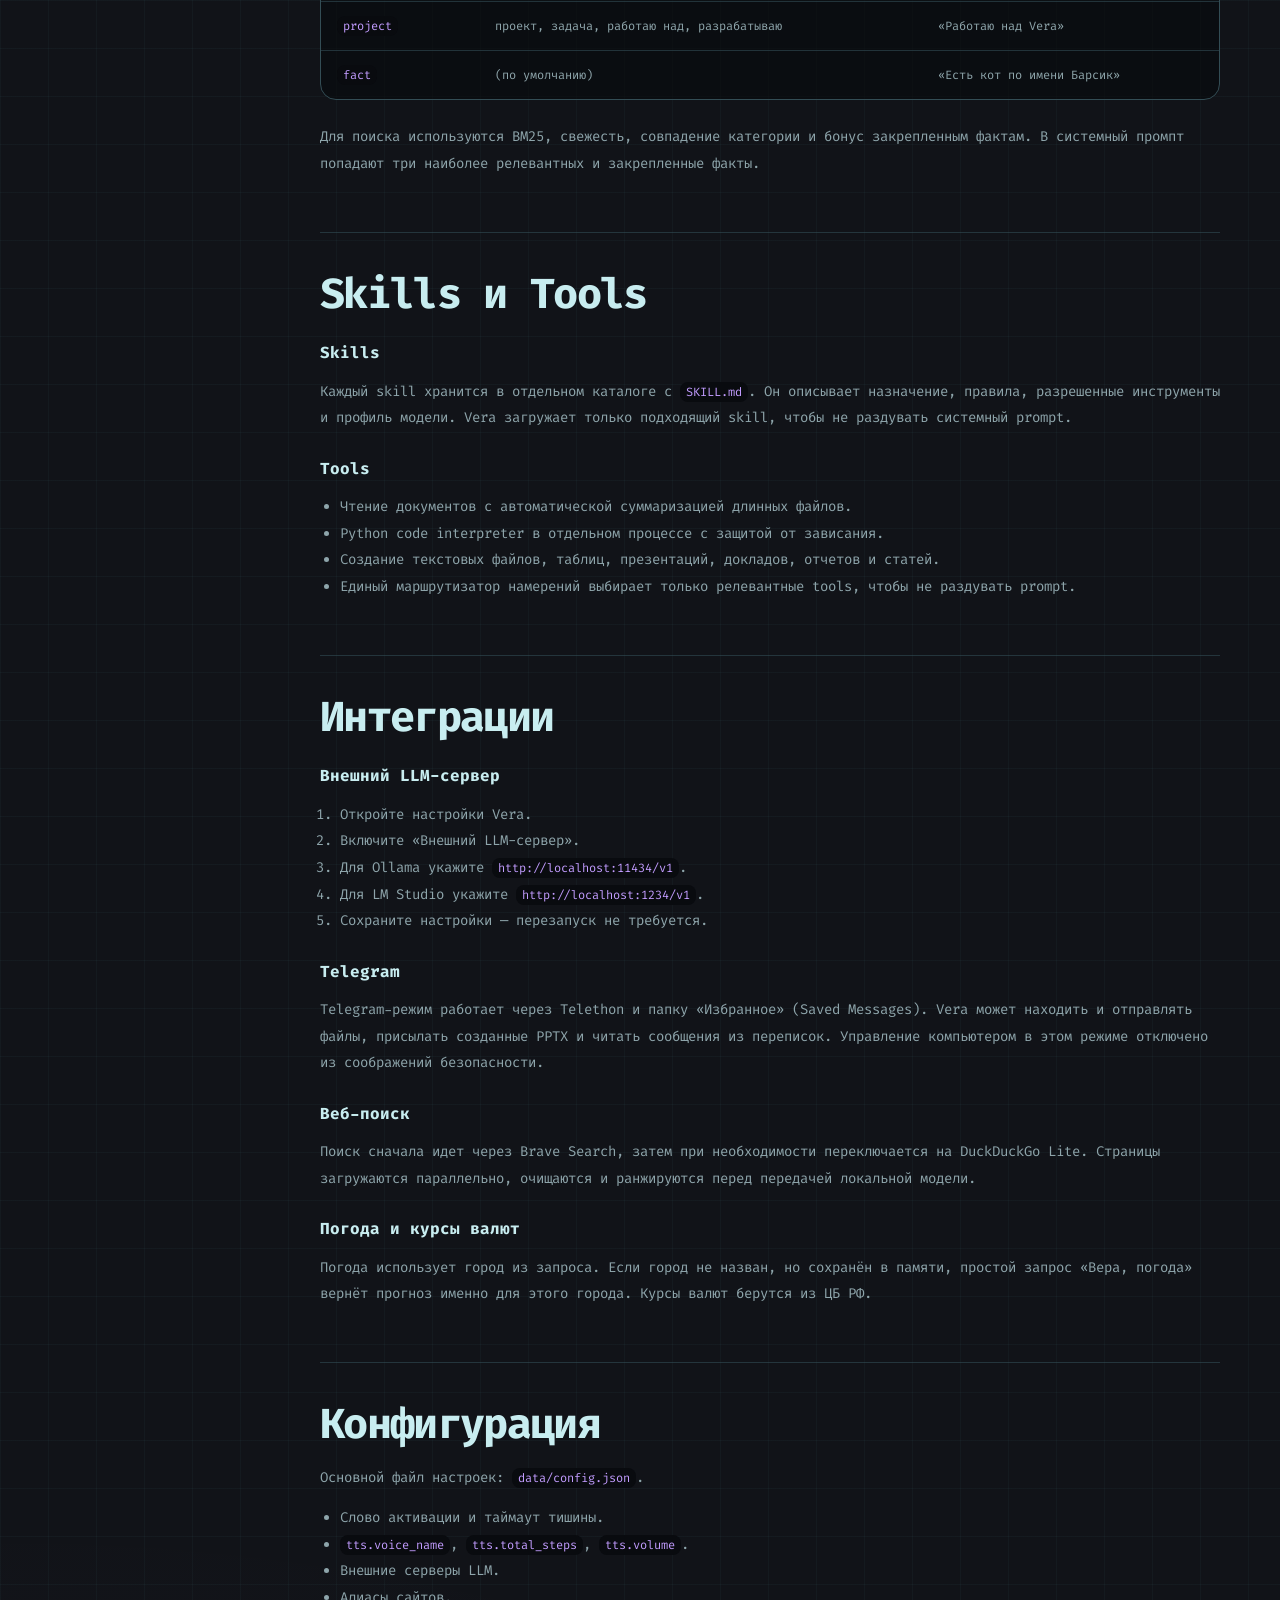
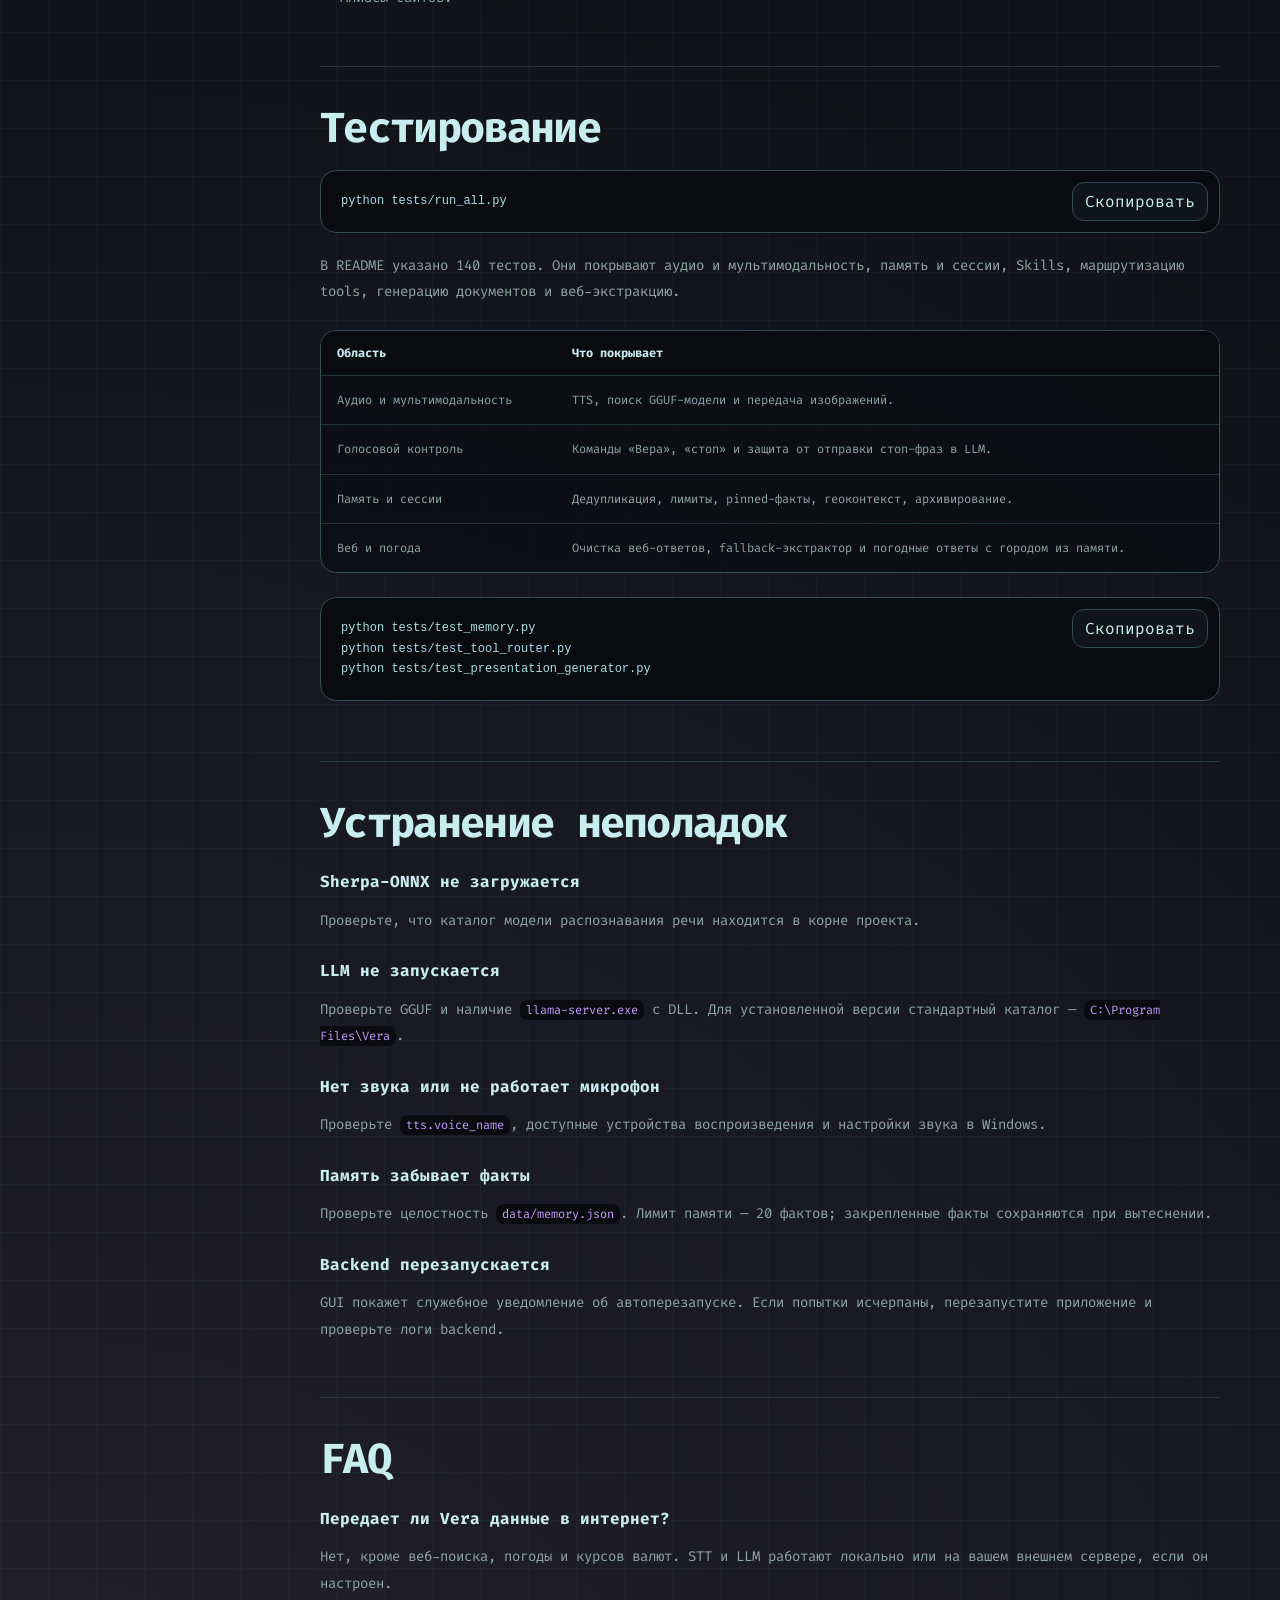
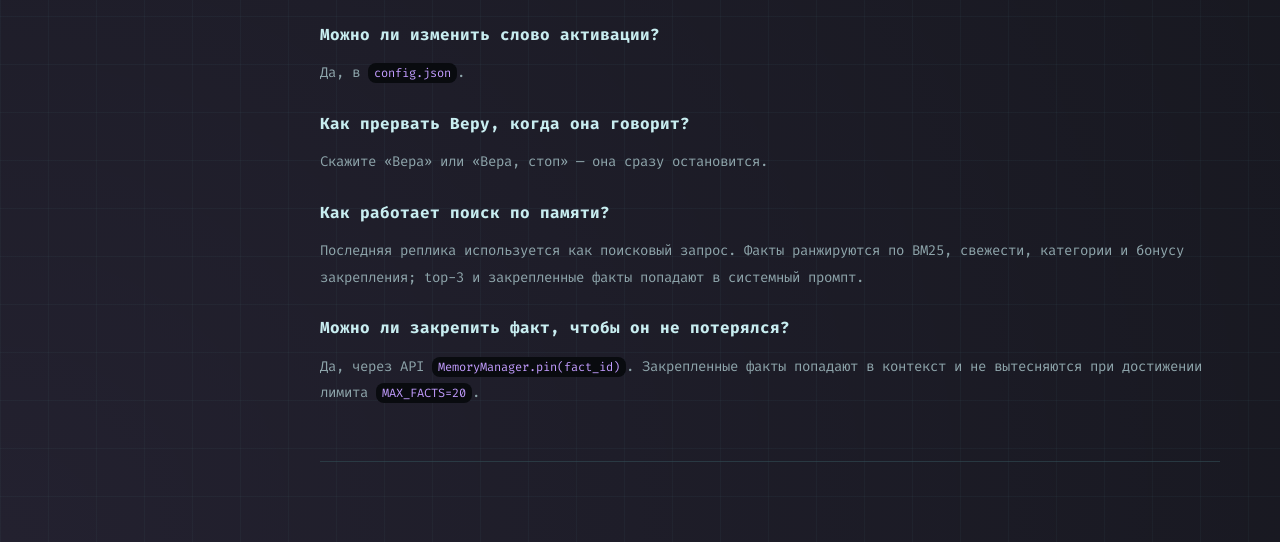
==== commit a2b1ca43: "Sync docs with Vera README" ====
--- a/index.html
+++ b/index.html
@@ -83,7 +83,7 @@
             <span class="tag">Python 3.10+</span>
             <span class="tag">Node.js 20.19+</span>
             <span class="tag">Windows x64</span>
-            <span class="tag">89 tests</span>
+            <span class="tag">140 tests</span>
           </div>
           <div class="docs-note">
             <strong>Важно.</strong> Vera может ошибаться. Проверяйте критически важные данные,
@@ -337,7 +337,7 @@
             <pre class="code-block"><code>python tests/run_all.py</code></pre>
           </div>
           <p>
-            В README указано 89 тестов. Они покрывают аудио и мультимодальность, память и
+            В README указано 140 тестов. Они покрывают аудио и мультимодальность, память и
             сессии, Skills, маршрутизацию tools, генерацию документов и веб-экстракцию.
           </p>
           <div class="docs-table-wrap">
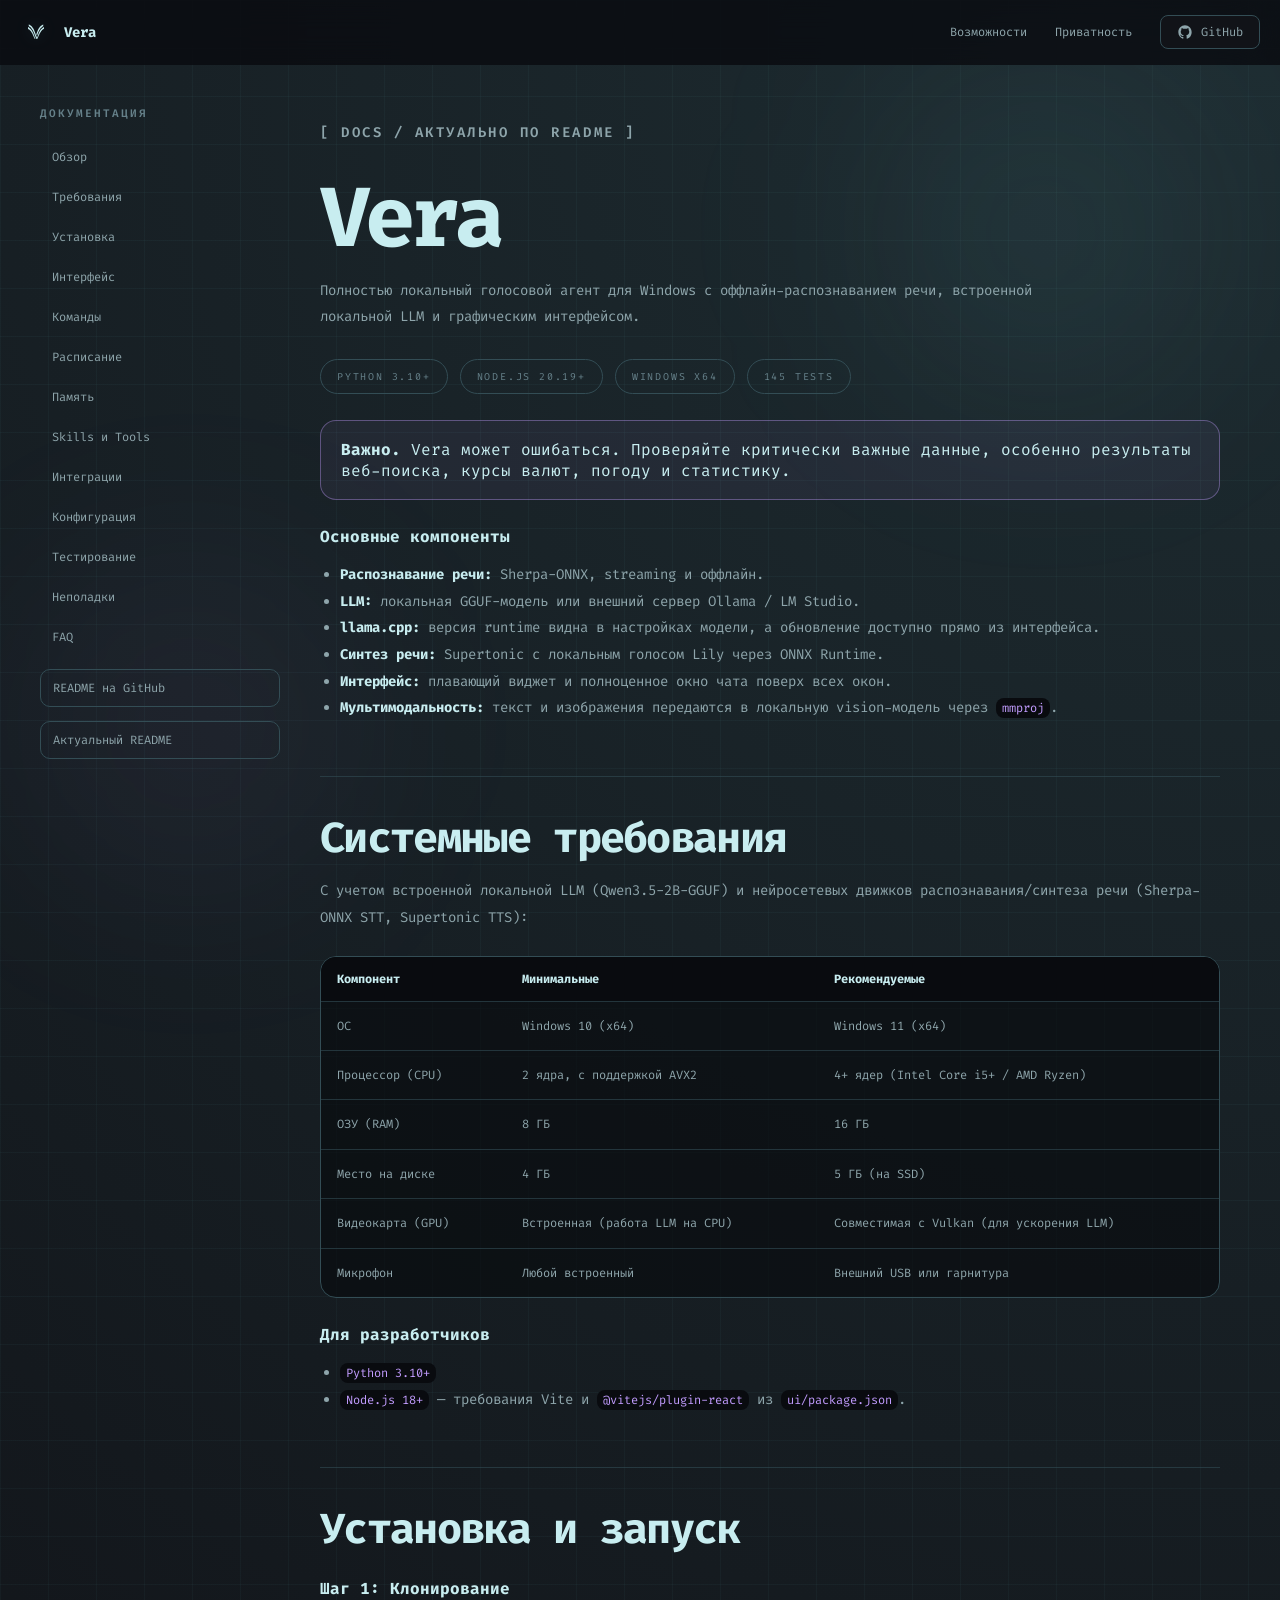
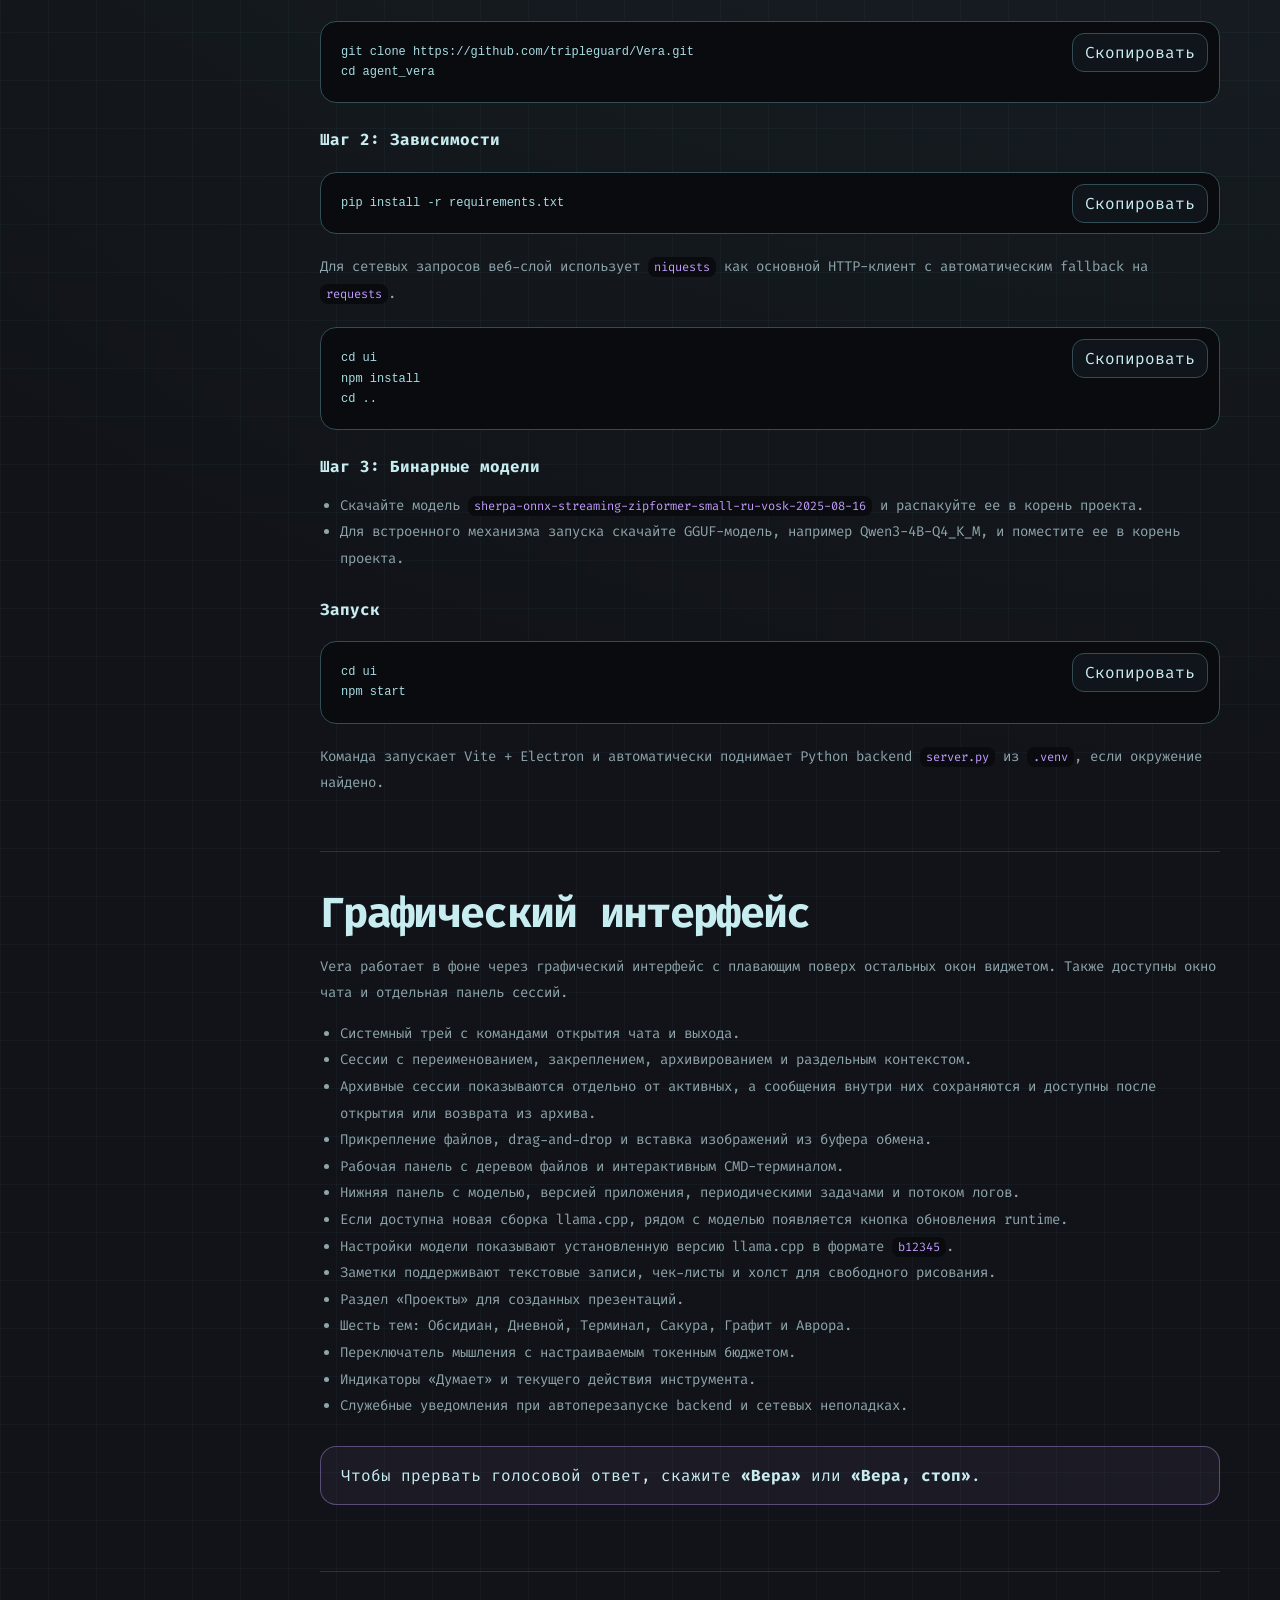
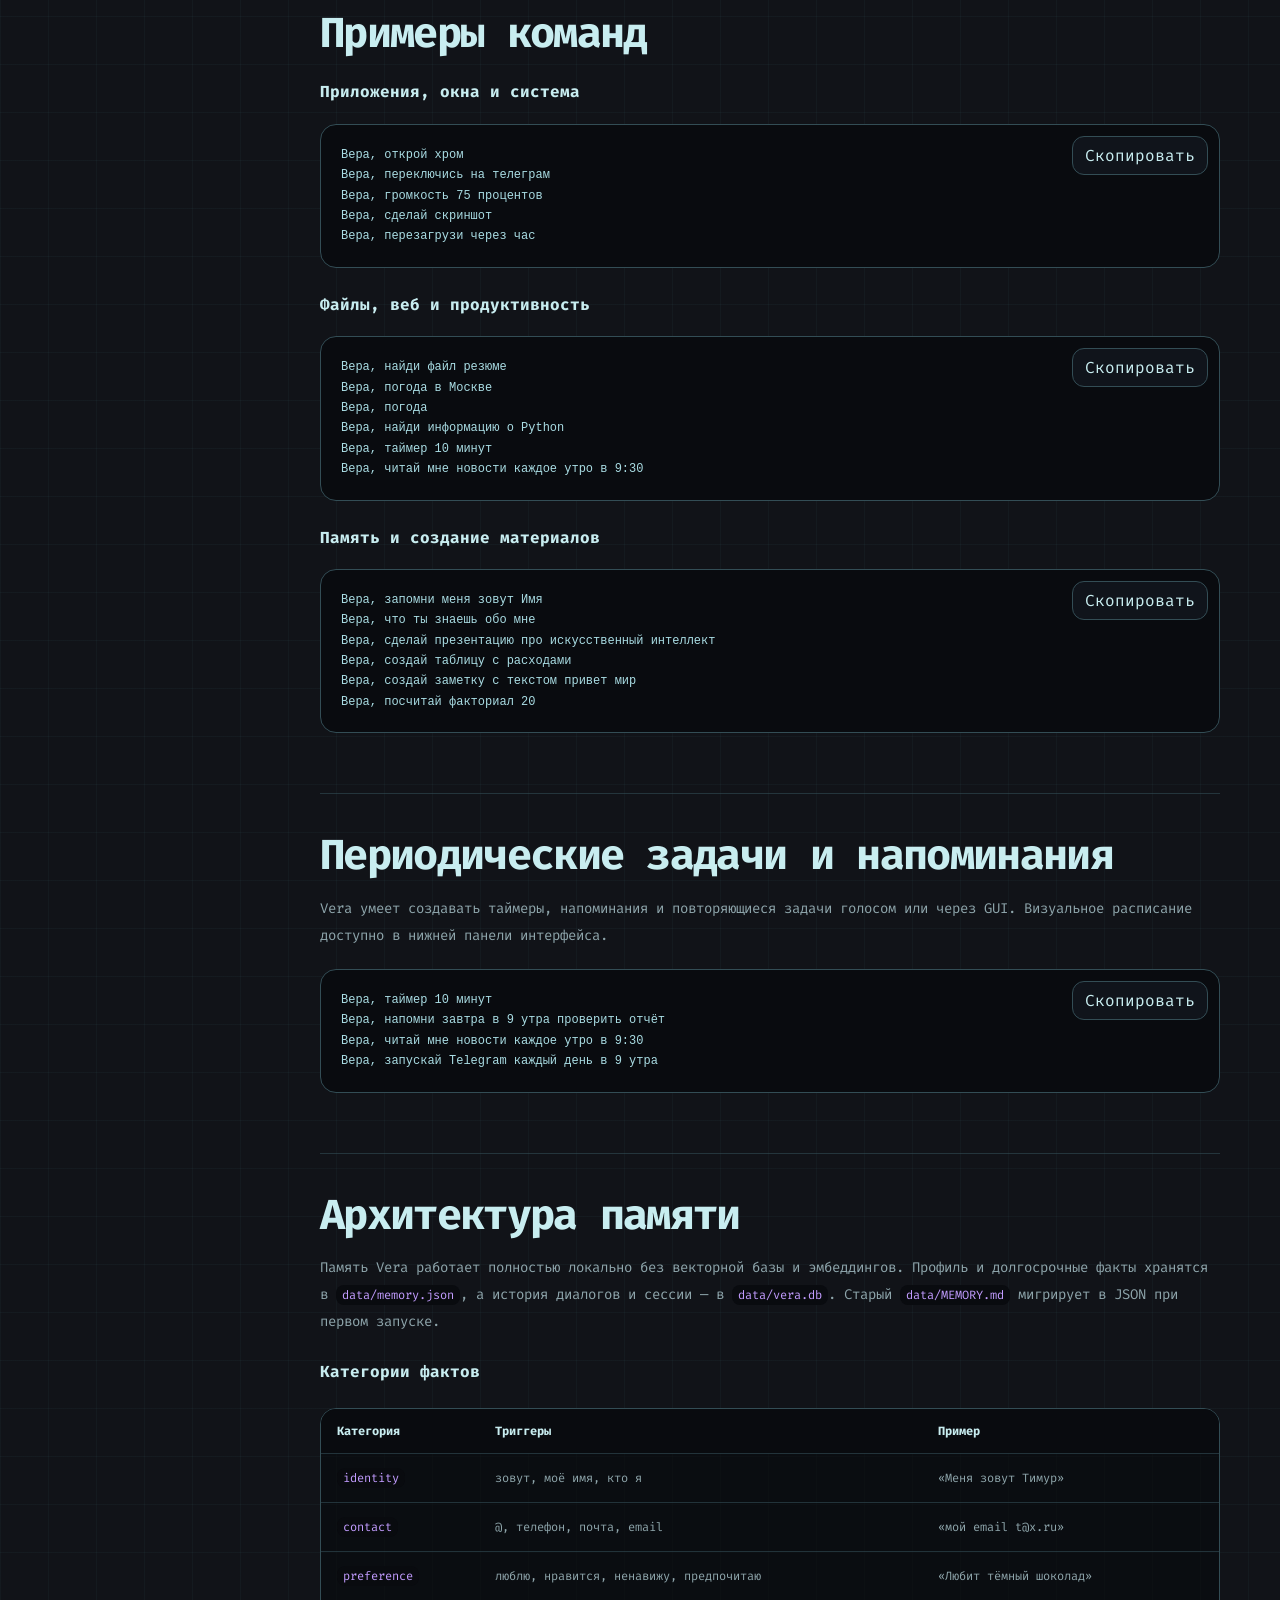
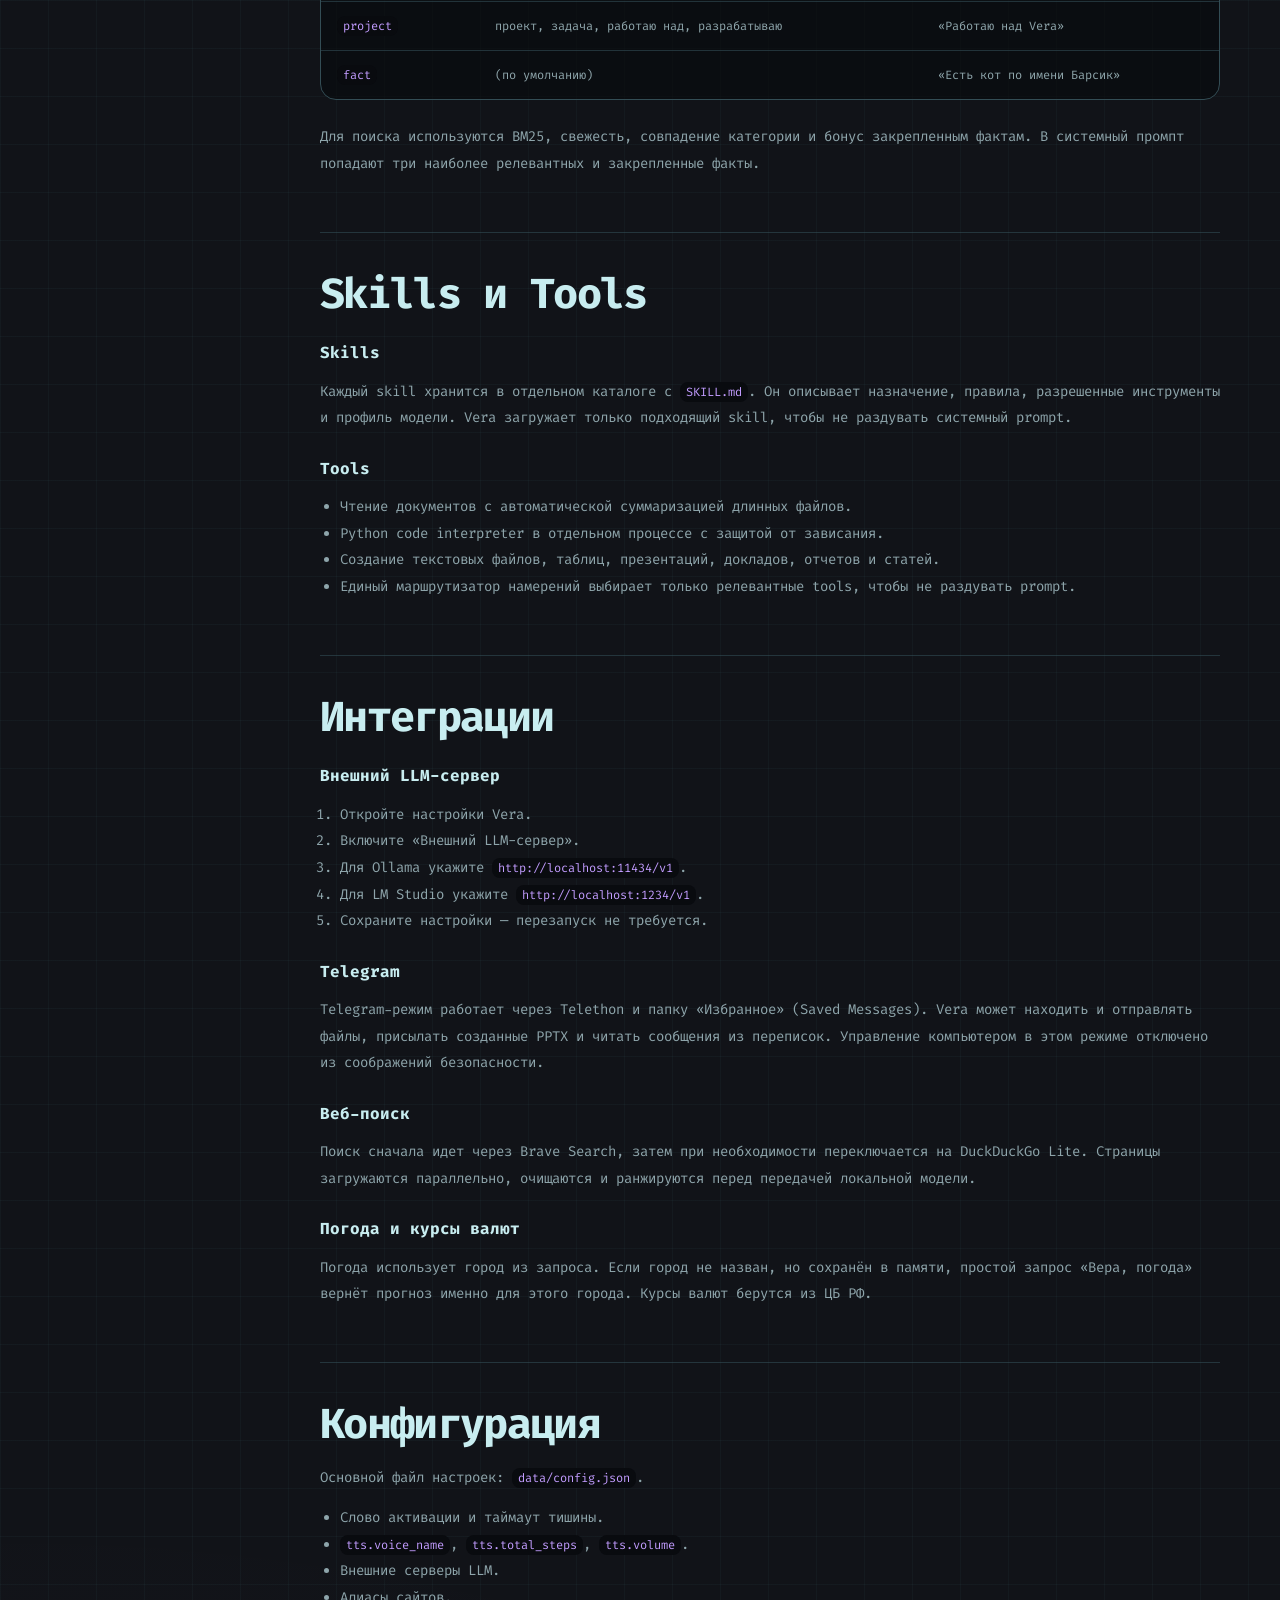
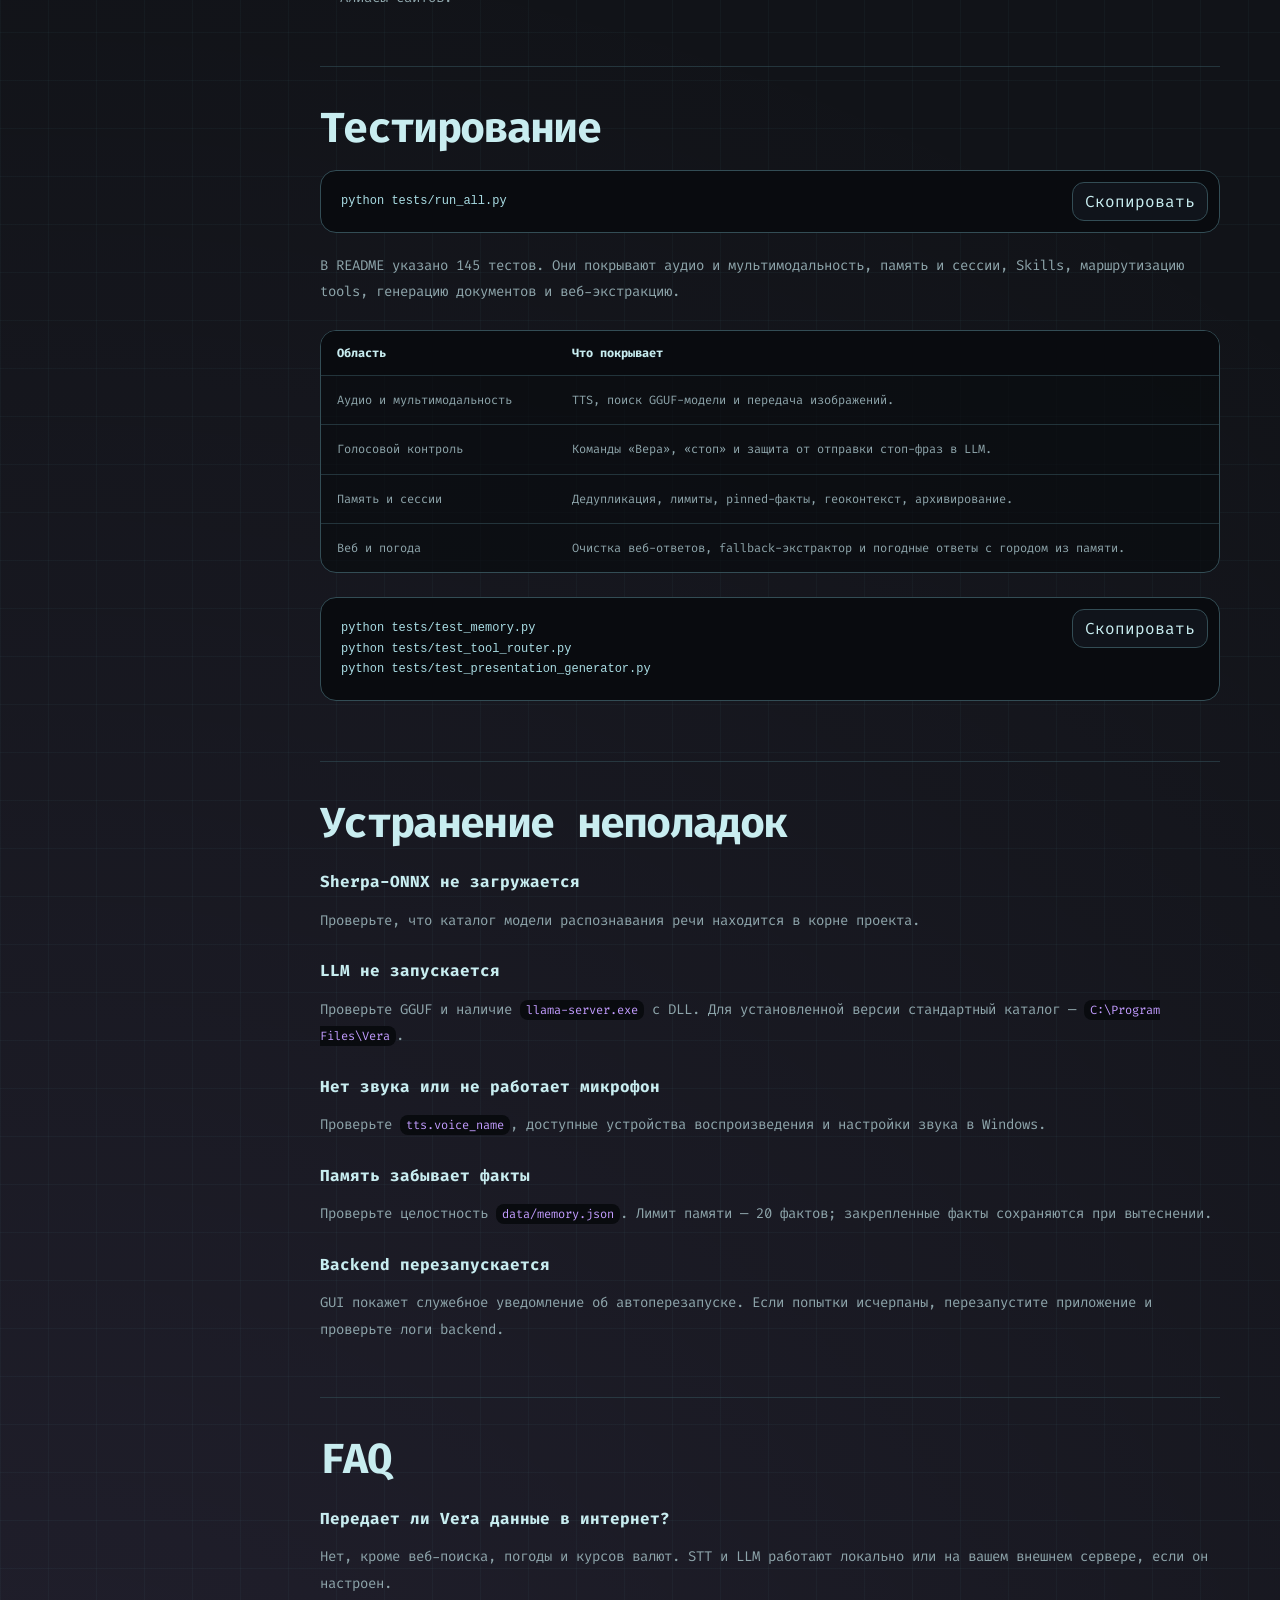
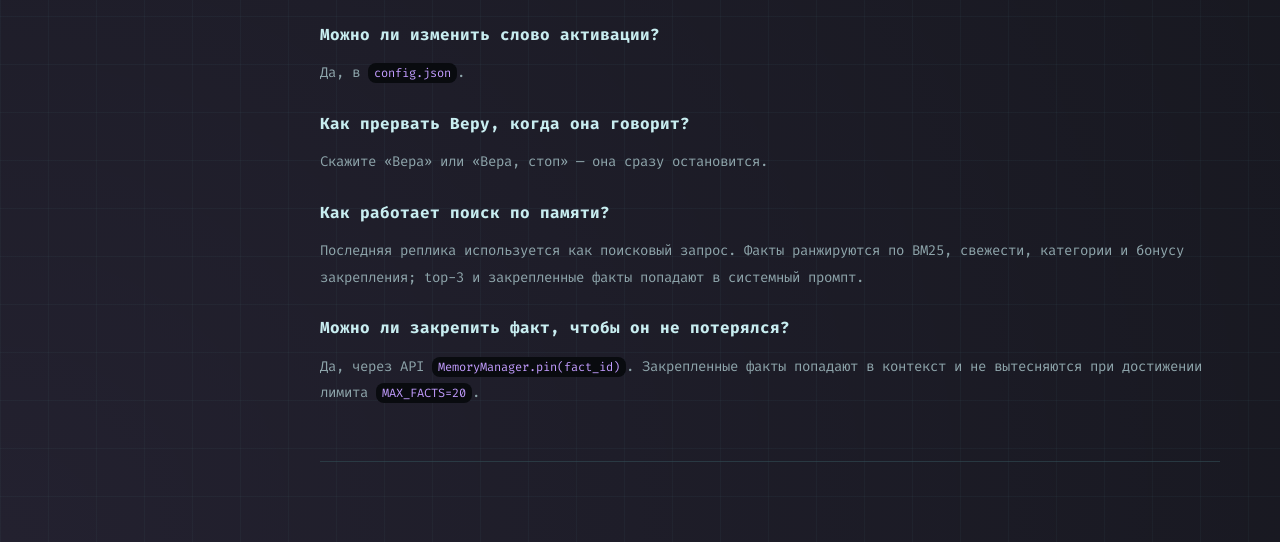
==== commit fae24dbf: "Sync docs with Vera README" ====
--- a/index.html
+++ b/index.html
@@ -83,7 +83,7 @@
             <span class="tag">Python 3.10+</span>
             <span class="tag">Node.js 20.19+</span>
             <span class="tag">Windows x64</span>
-            <span class="tag">140 tests</span>
+            <span class="tag">145 tests</span>
           </div>
           <div class="docs-note">
             <strong>Важно.</strong> Vera может ошибаться. Проверяйте критически важные данные,
@@ -337,7 +337,7 @@
             <pre class="code-block"><code>python tests/run_all.py</code></pre>
           </div>
           <p>
-            В README указано 140 тестов. Они покрывают аудио и мультимодальность, память и
+            В README указано 145 тестов. Они покрывают аудио и мультимодальность, память и
             сессии, Skills, маршрутизацию tools, генерацию документов и веб-экстракцию.
           </p>
           <div class="docs-table-wrap">
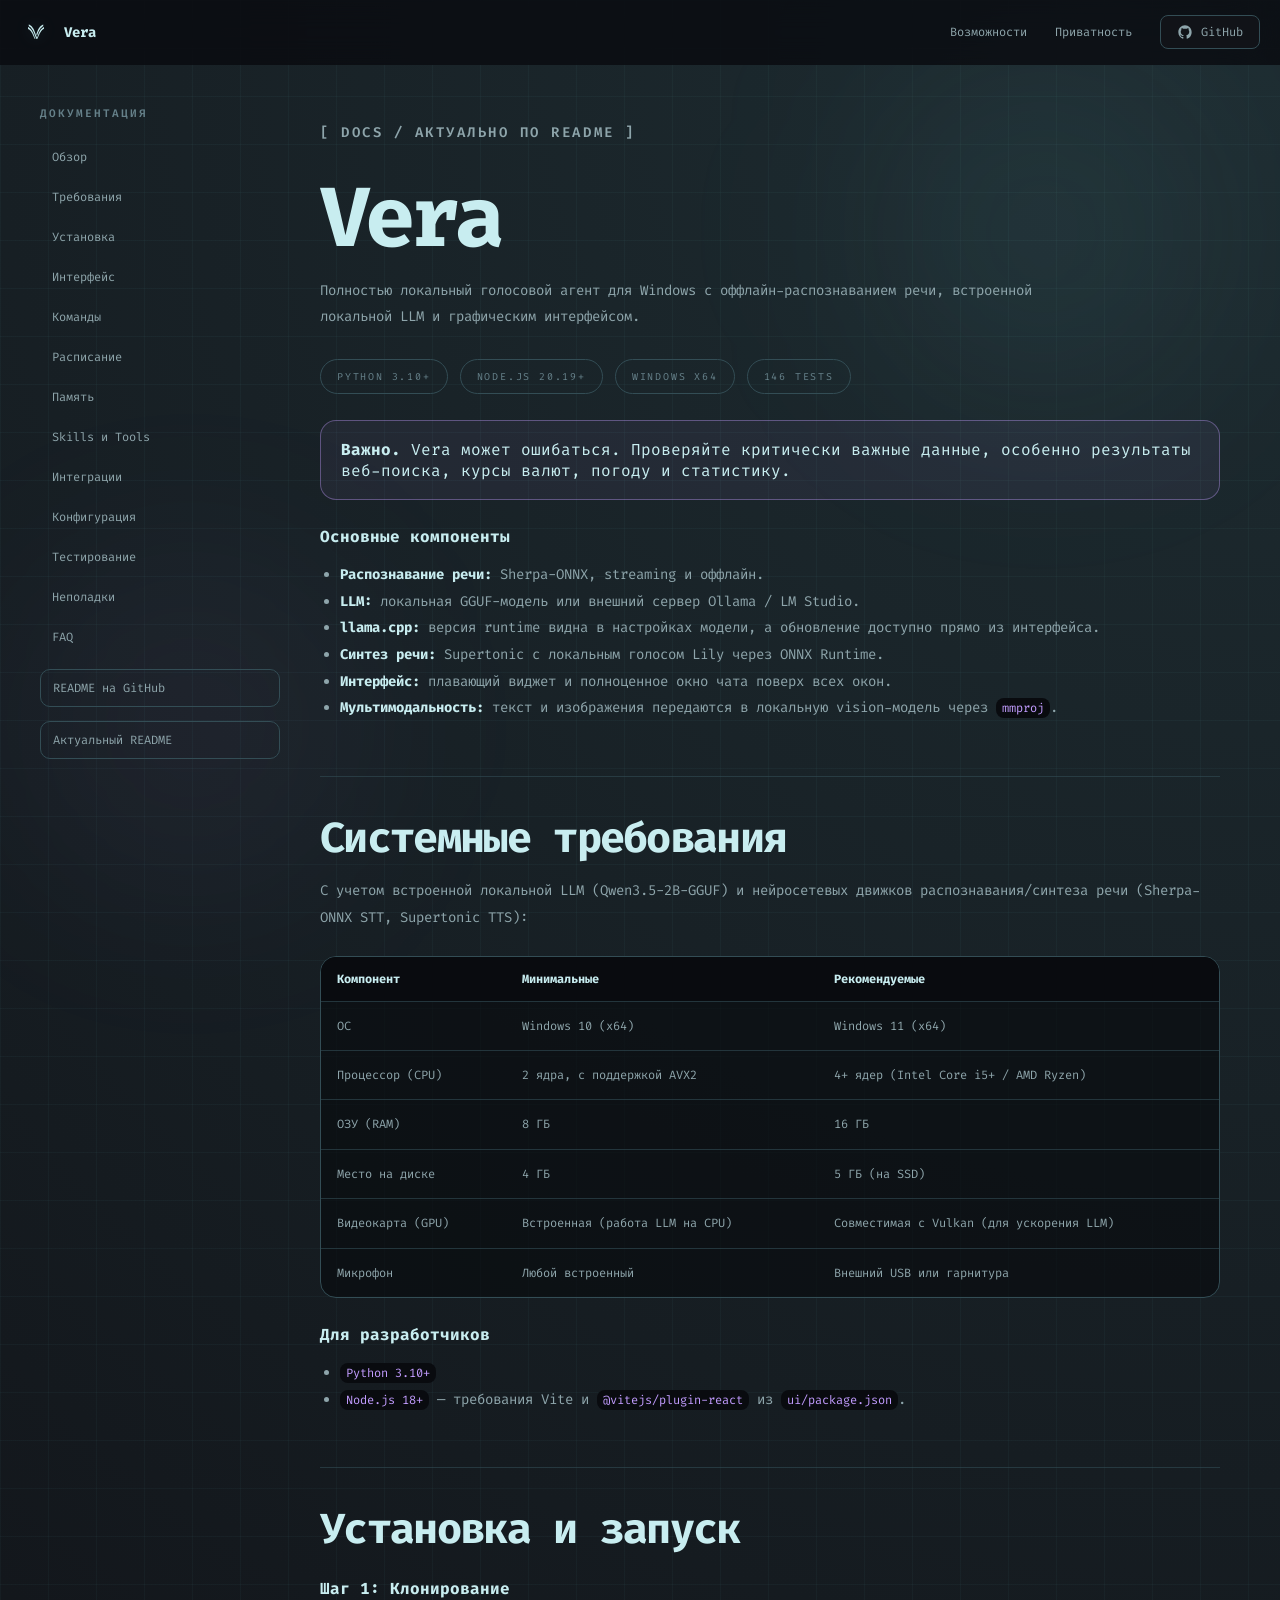
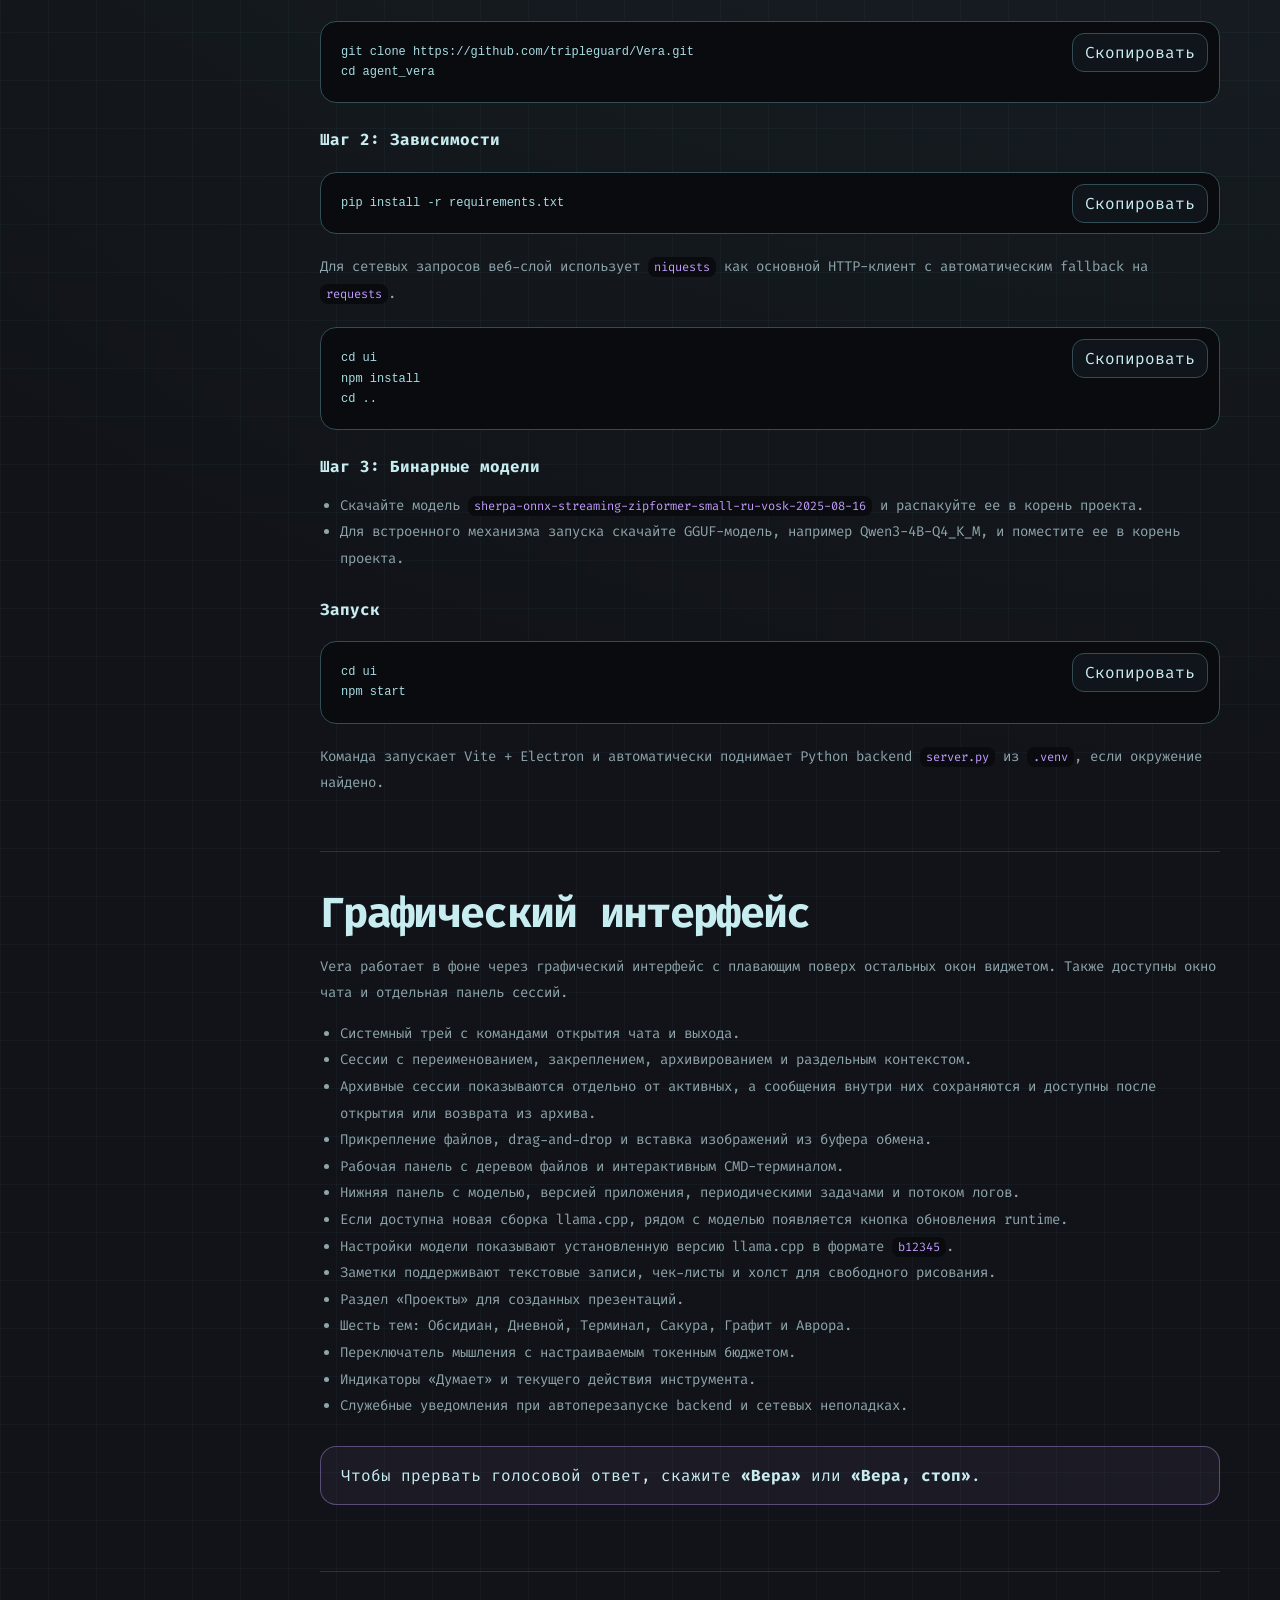
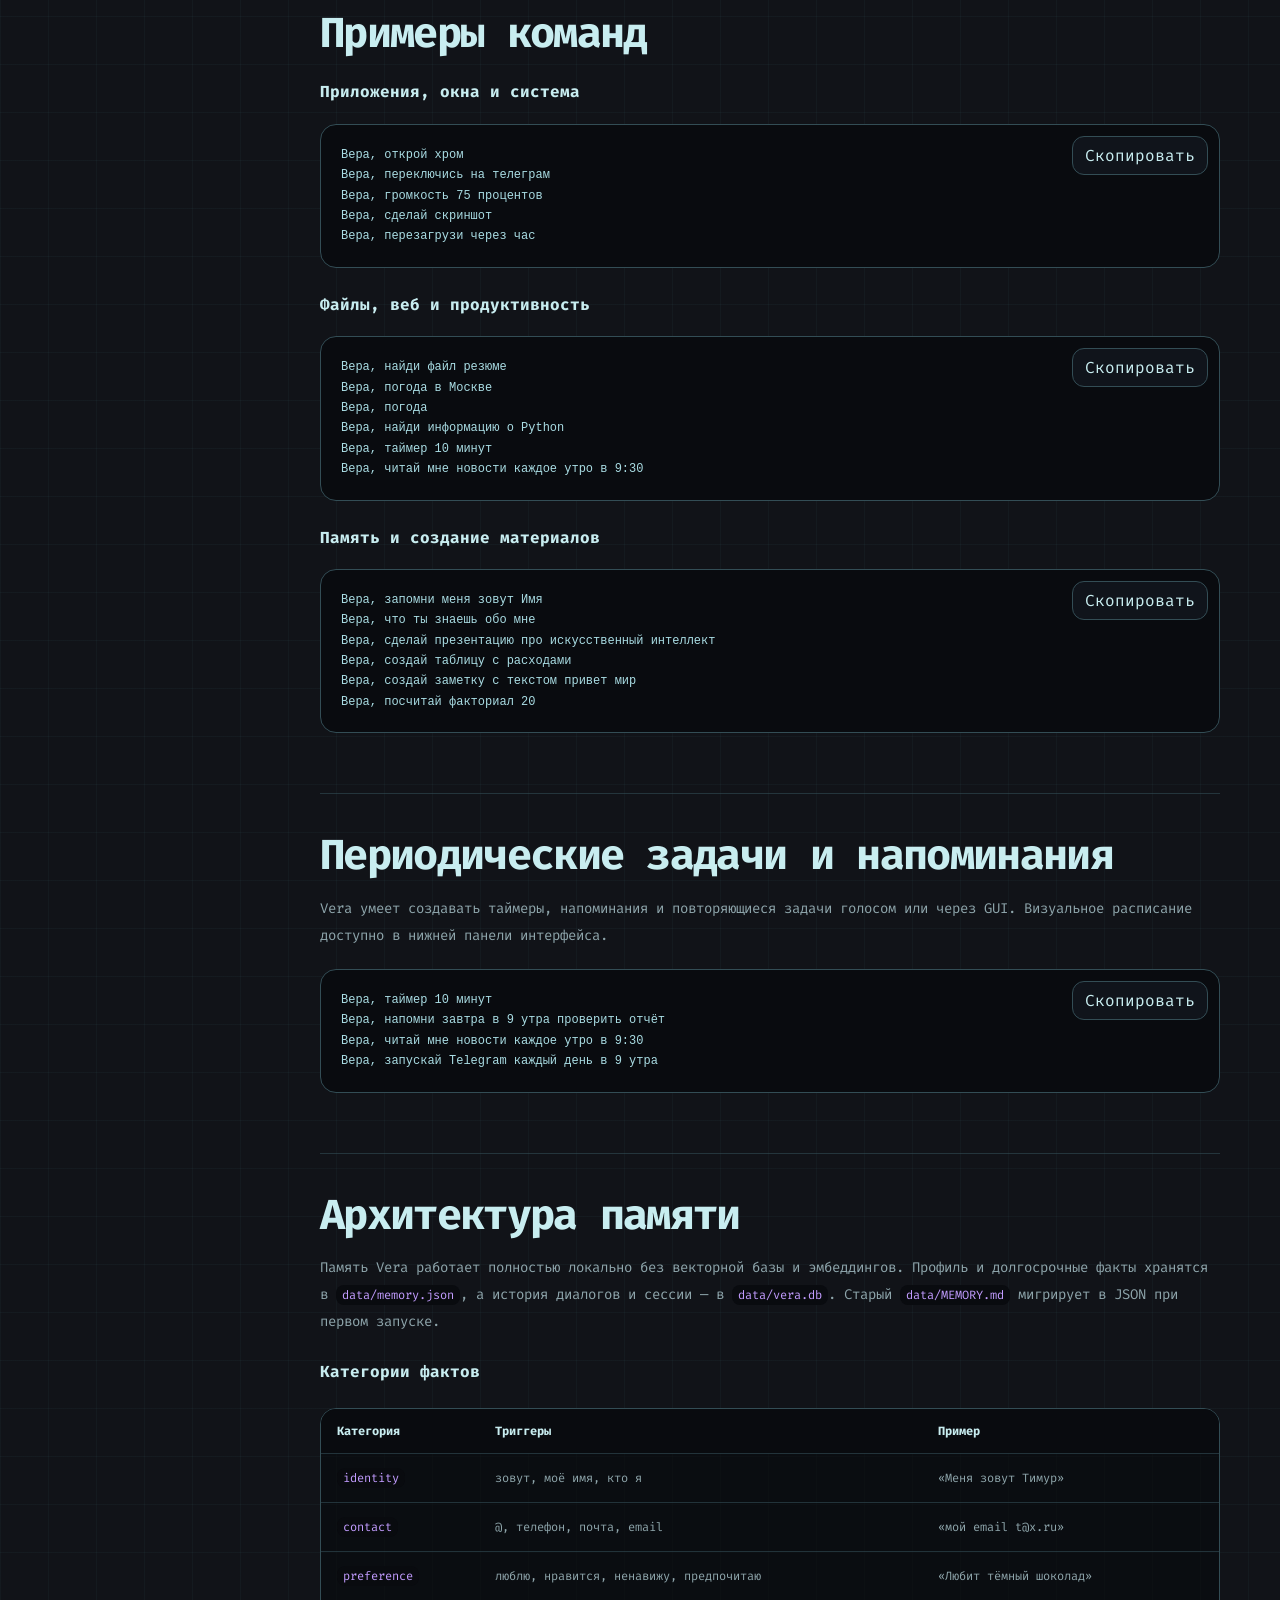
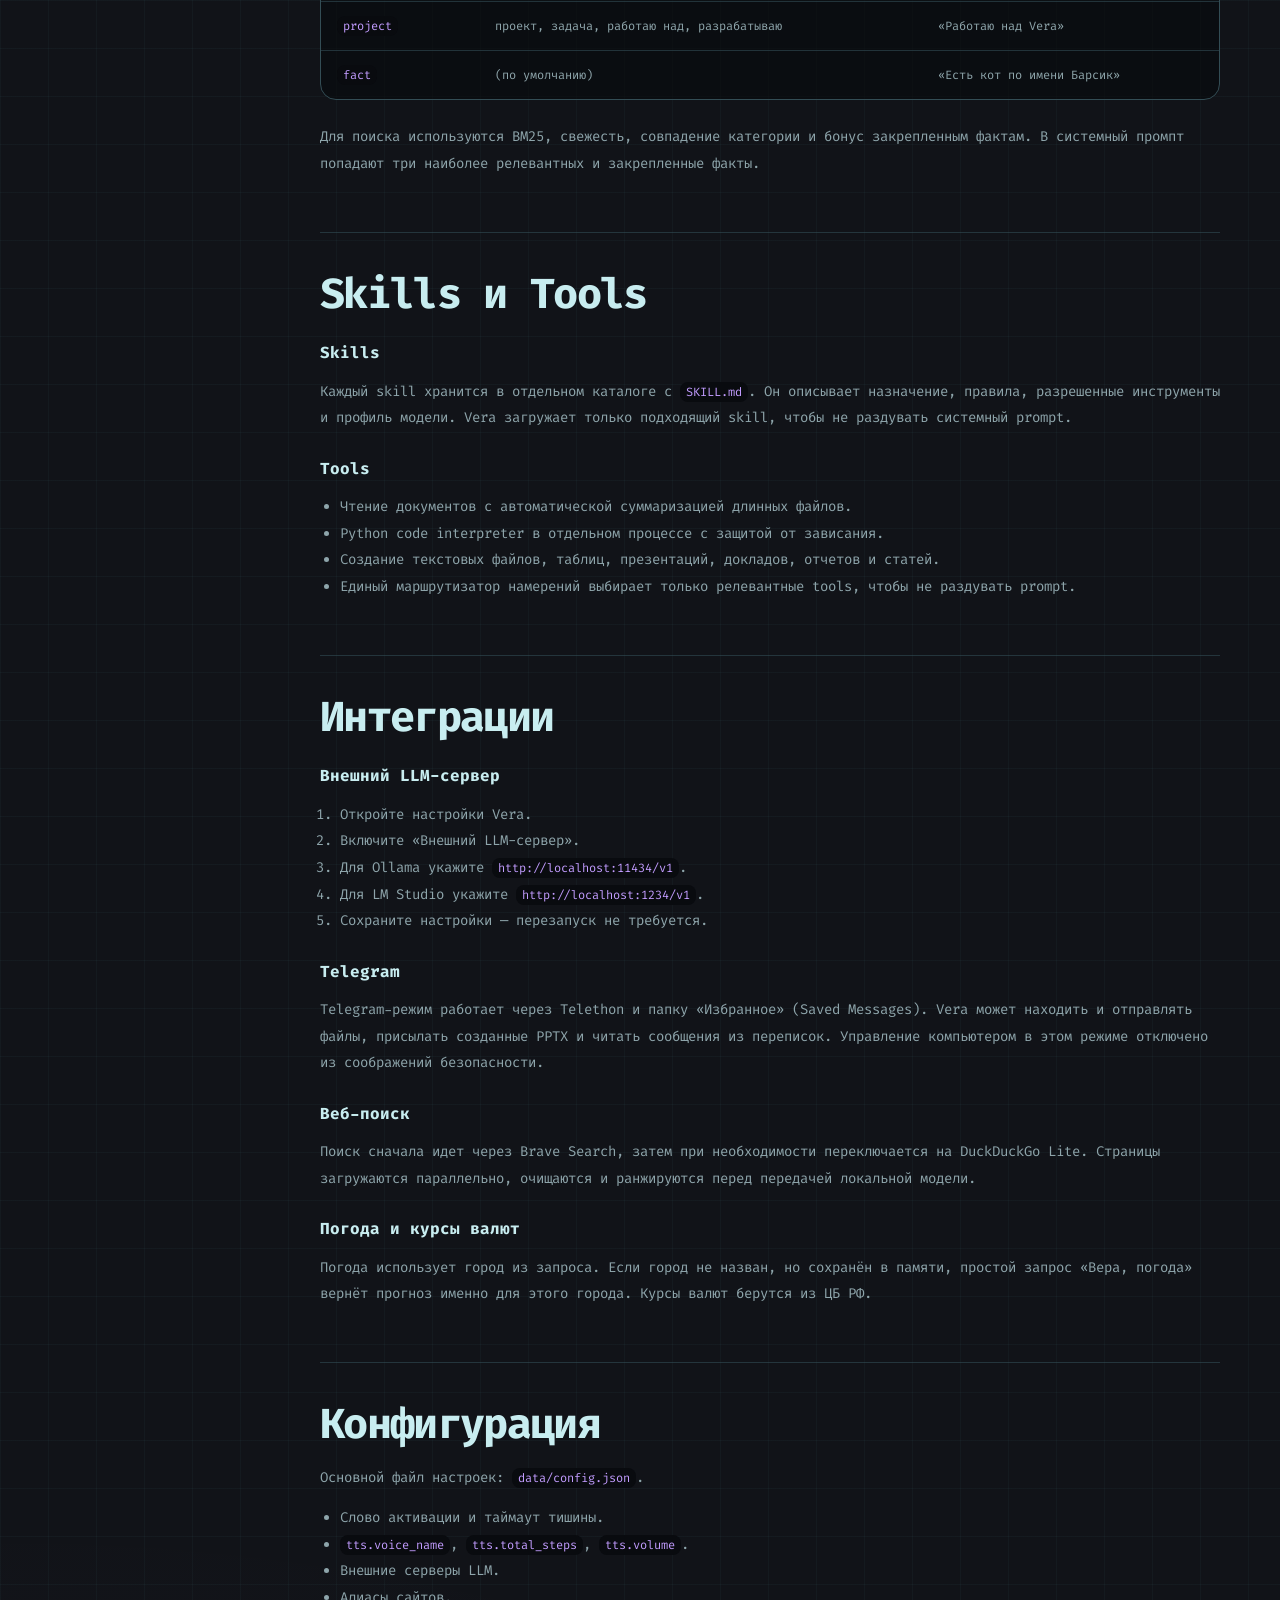
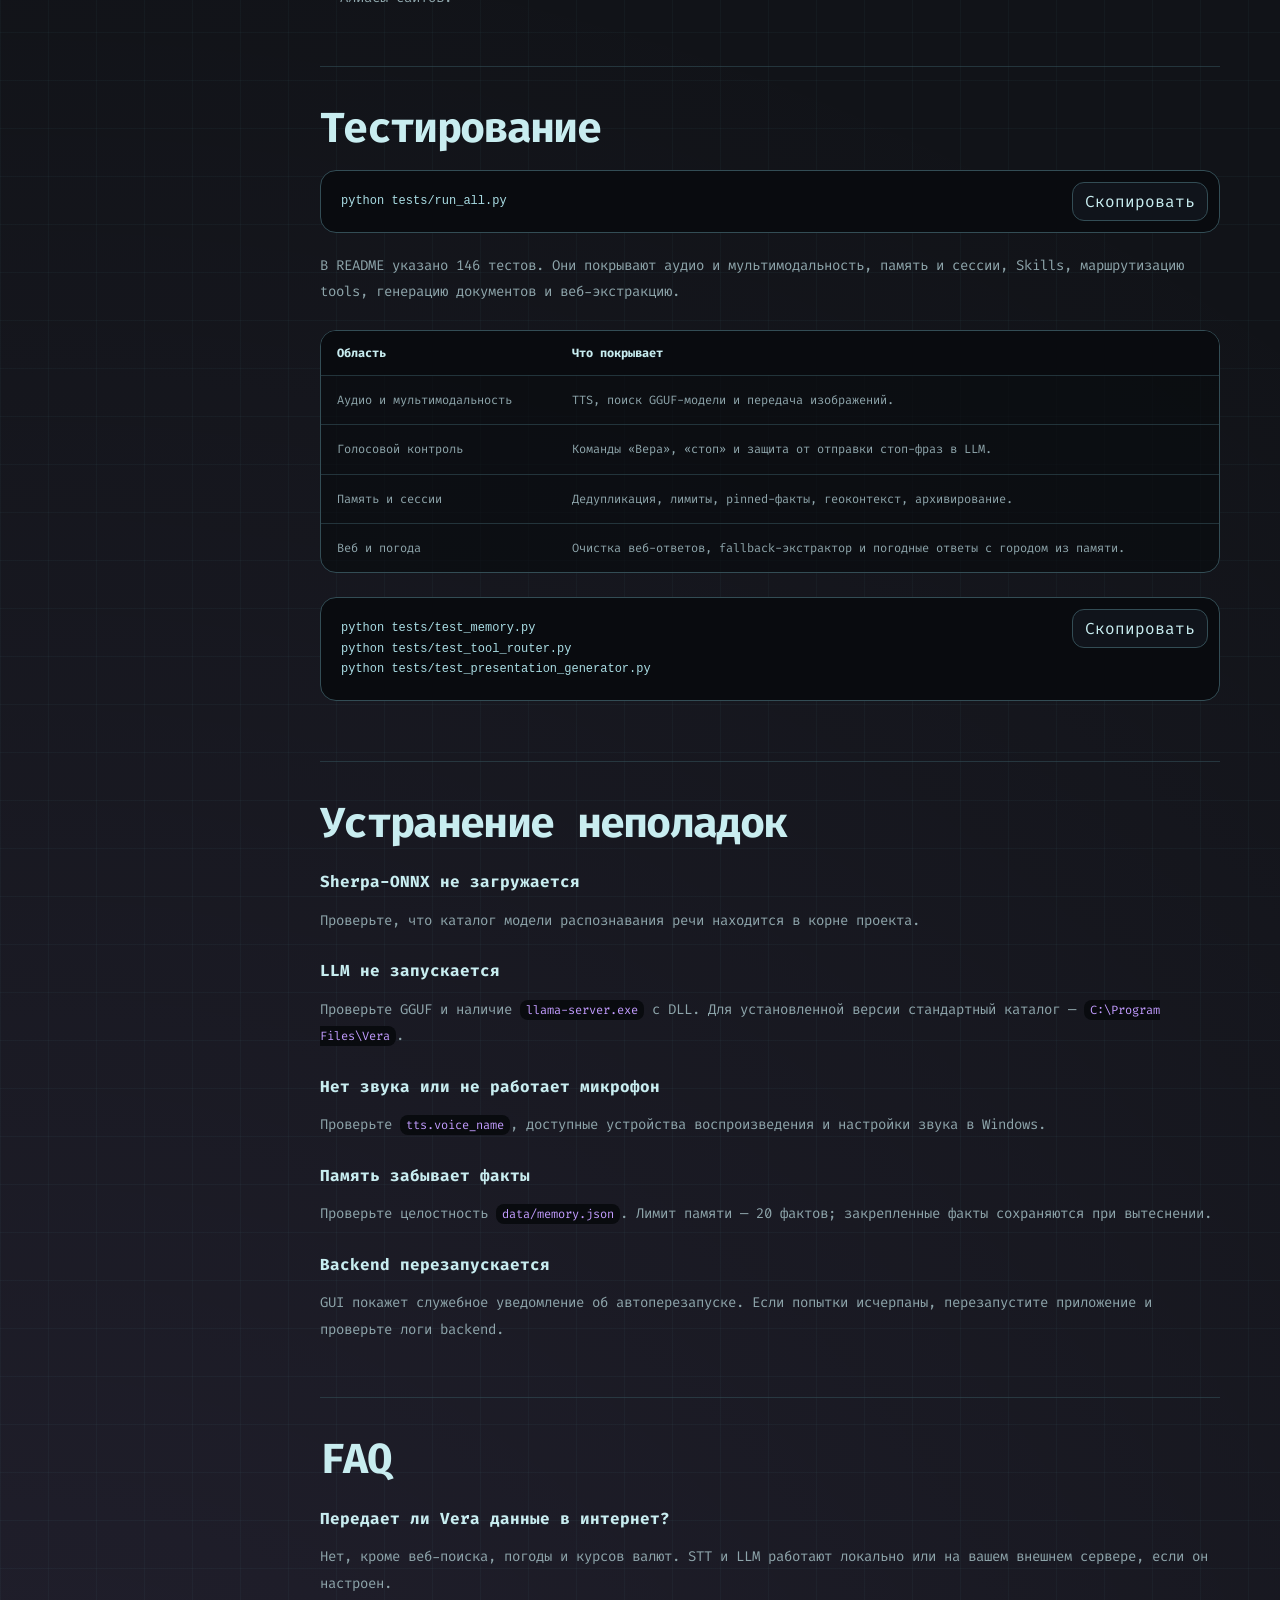
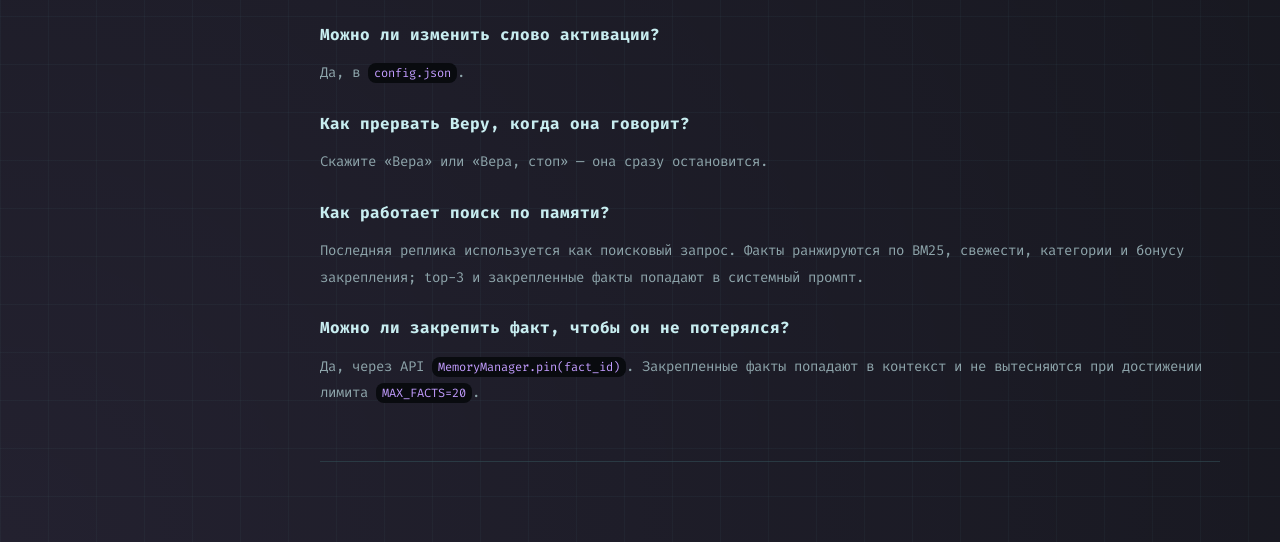
==== commit 5553fba6: "Sync docs with Vera README" ====
--- a/index.html
+++ b/index.html
@@ -83,7 +83,7 @@
             <span class="tag">Python 3.10+</span>
             <span class="tag">Node.js 20.19+</span>
             <span class="tag">Windows x64</span>
-            <span class="tag">145 tests</span>
+            <span class="tag">146 tests</span>
           </div>
           <div class="docs-note">
             <strong>Важно.</strong> Vera может ошибаться. Проверяйте критически важные данные,
@@ -337,7 +337,7 @@
             <pre class="code-block"><code>python tests/run_all.py</code></pre>
           </div>
           <p>
-            В README указано 145 тестов. Они покрывают аудио и мультимодальность, память и
+            В README указано 146 тестов. Они покрывают аудио и мультимодальность, память и
             сессии, Skills, маршрутизацию tools, генерацию документов и веб-экстракцию.
           </p>
           <div class="docs-table-wrap">
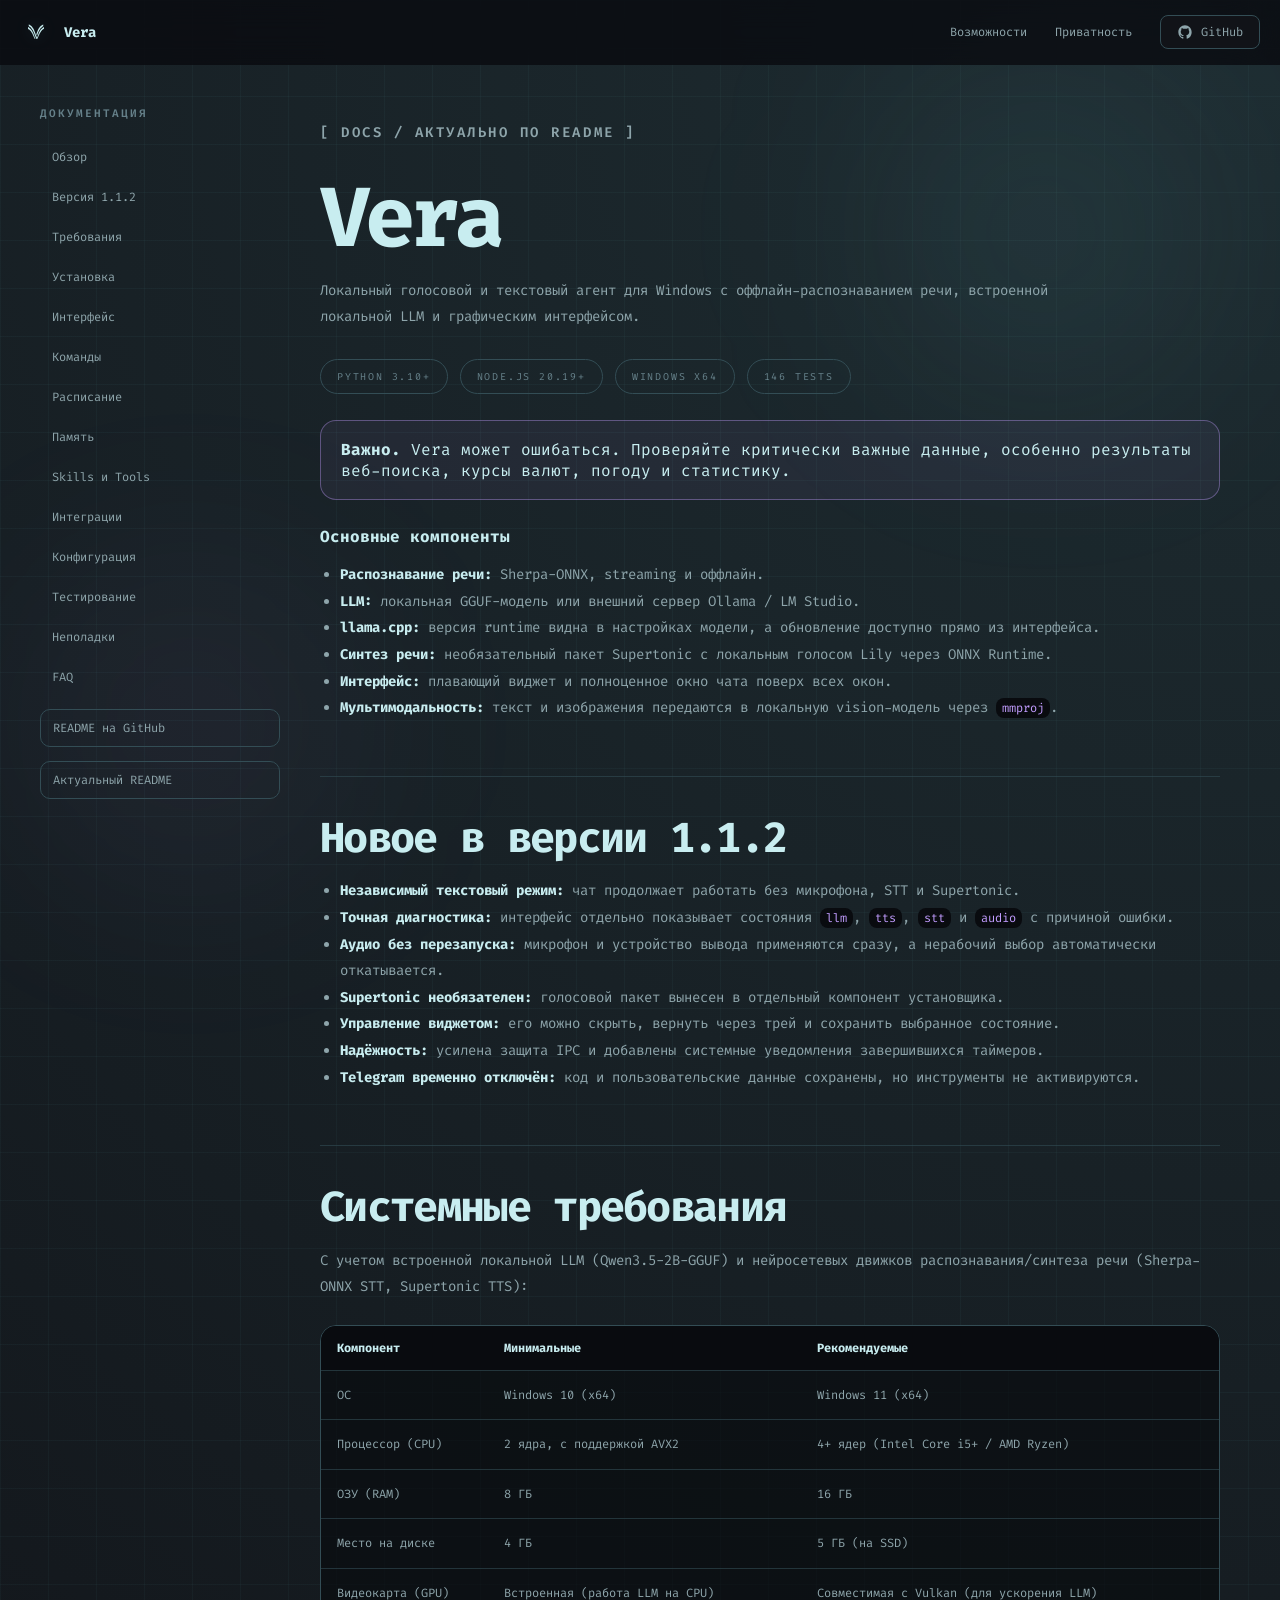
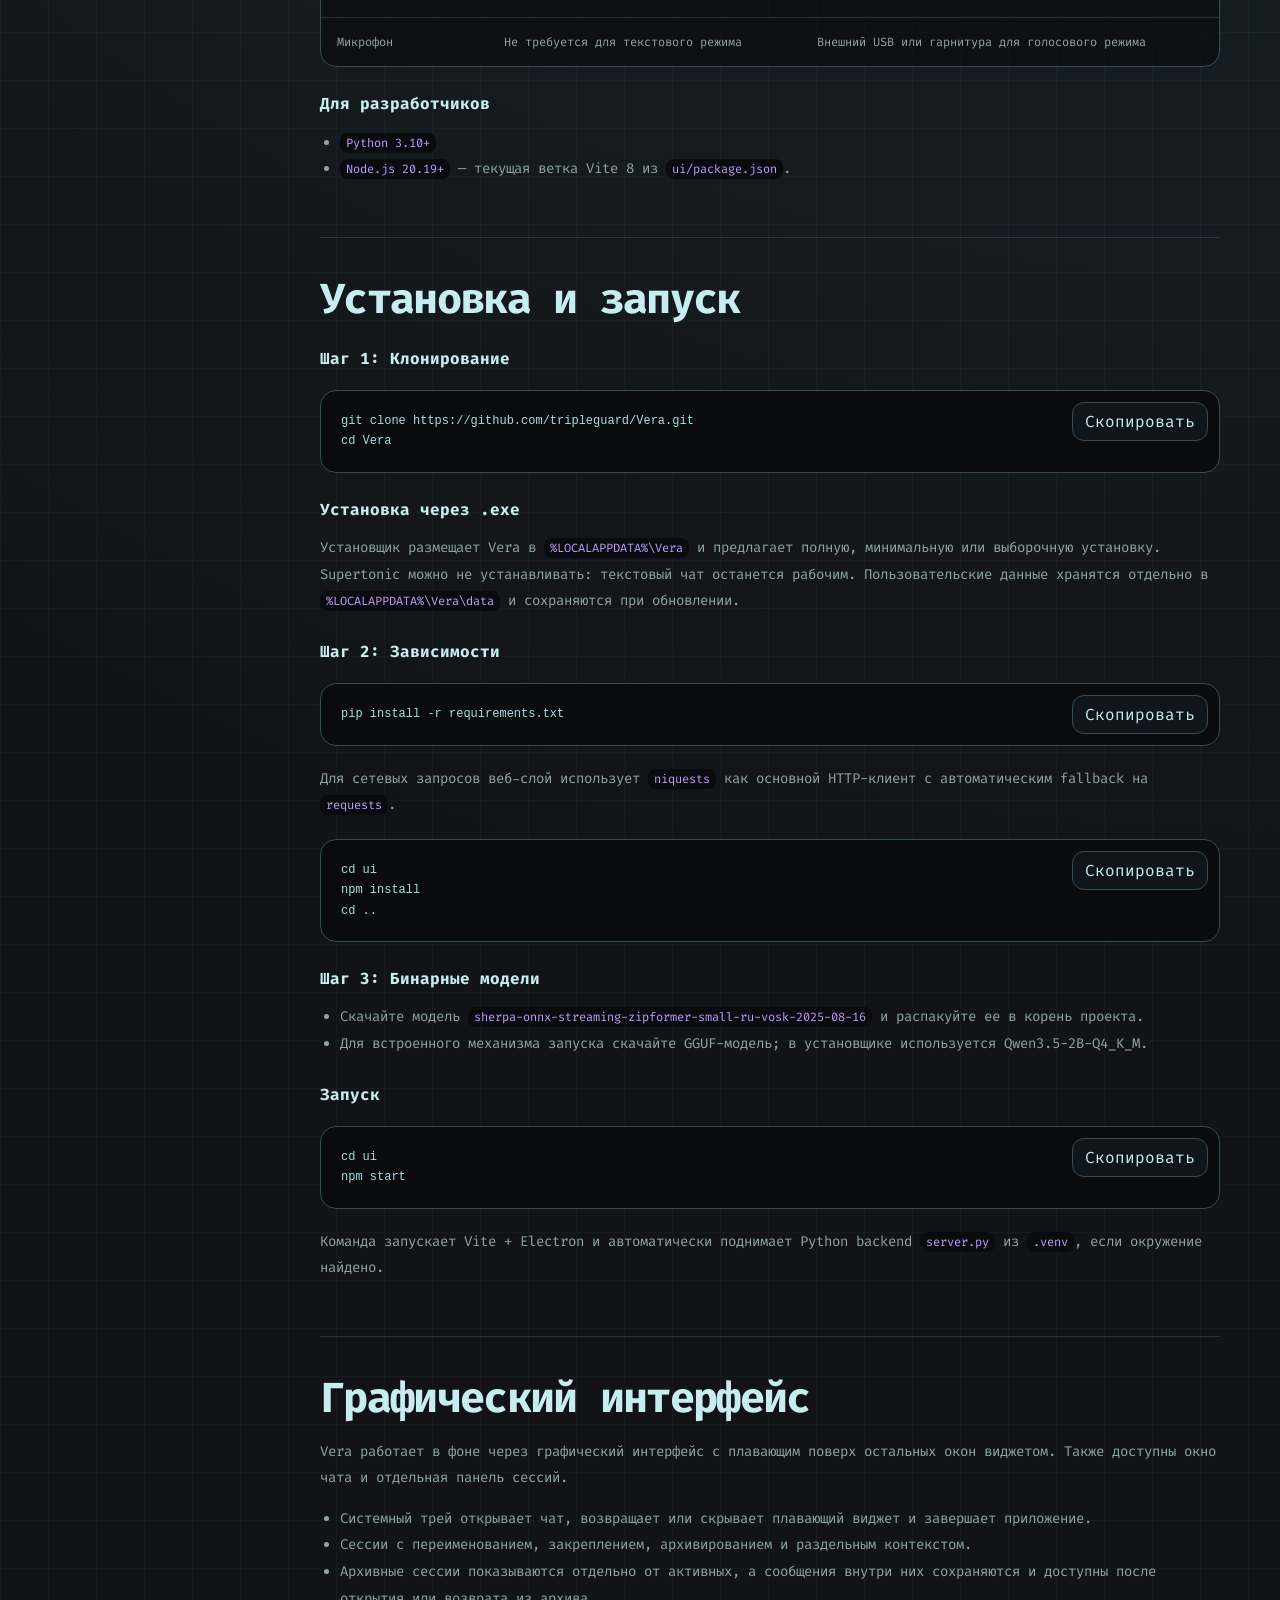
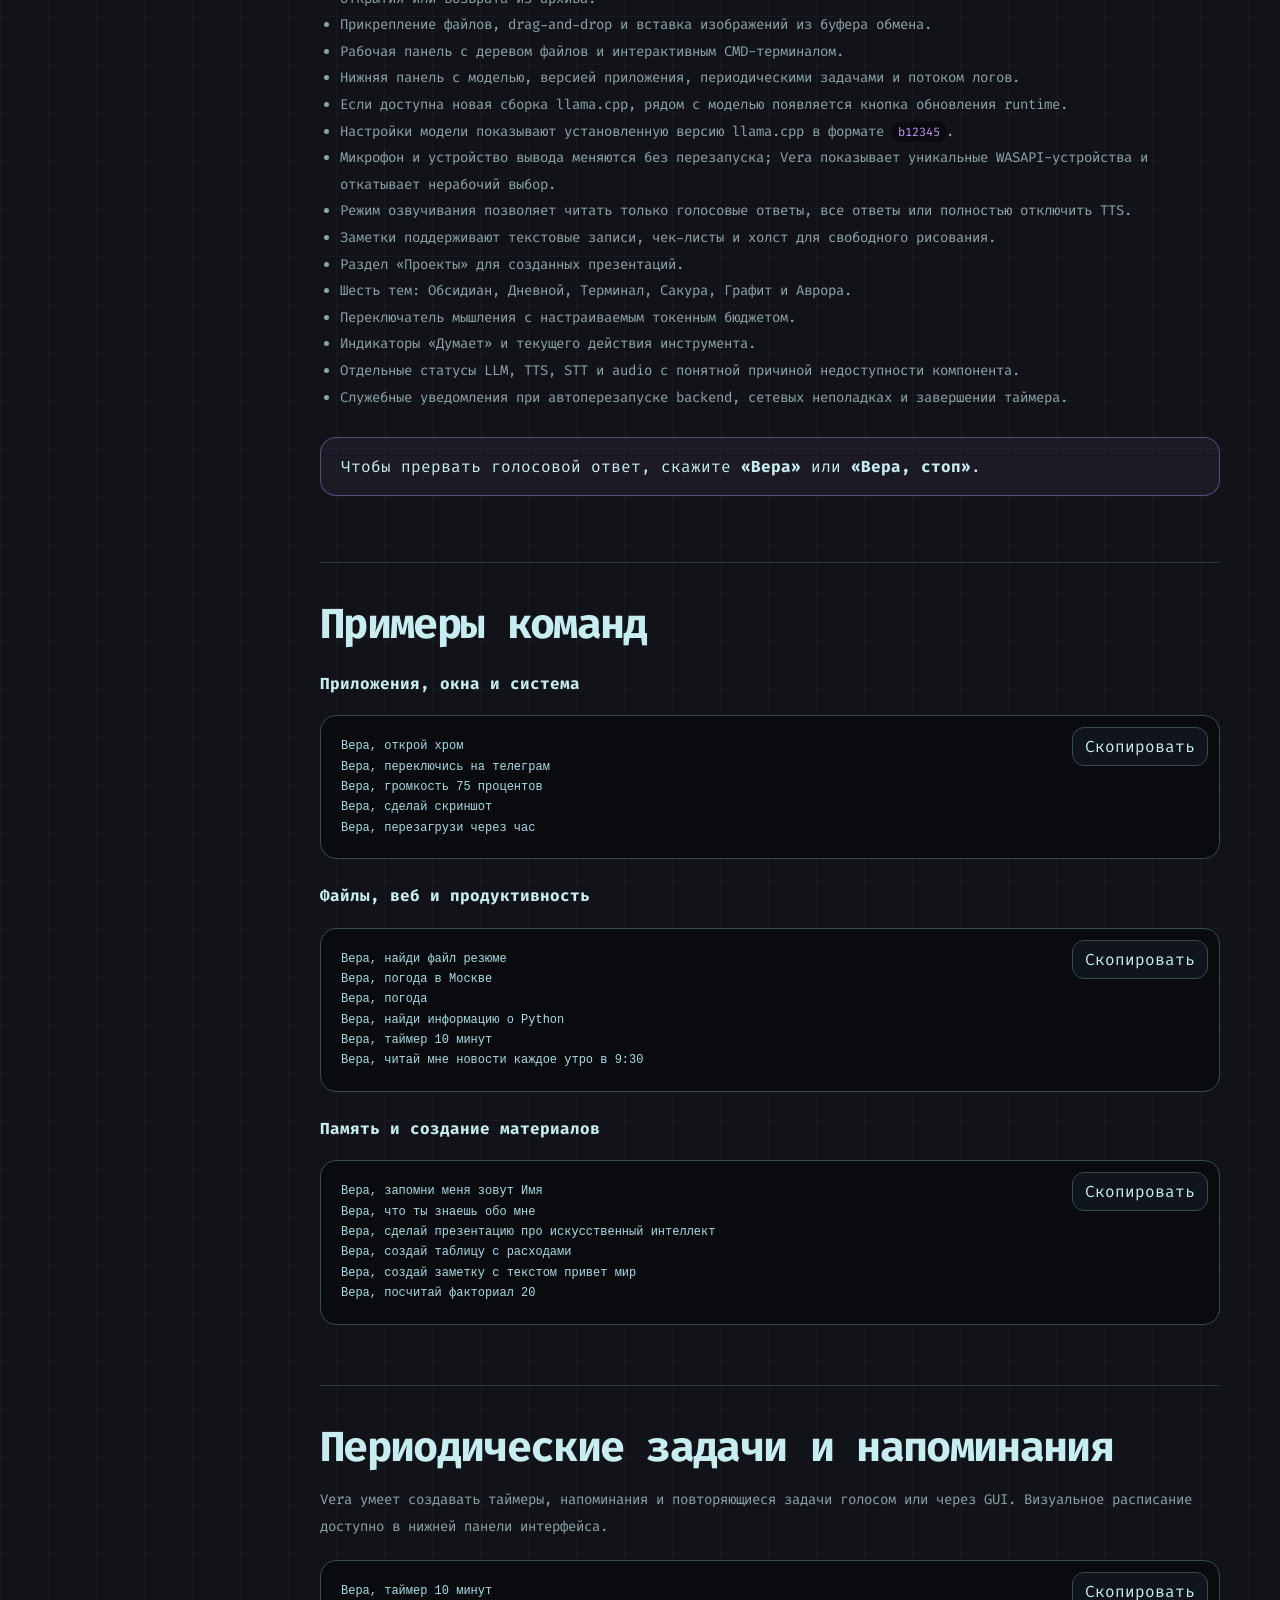
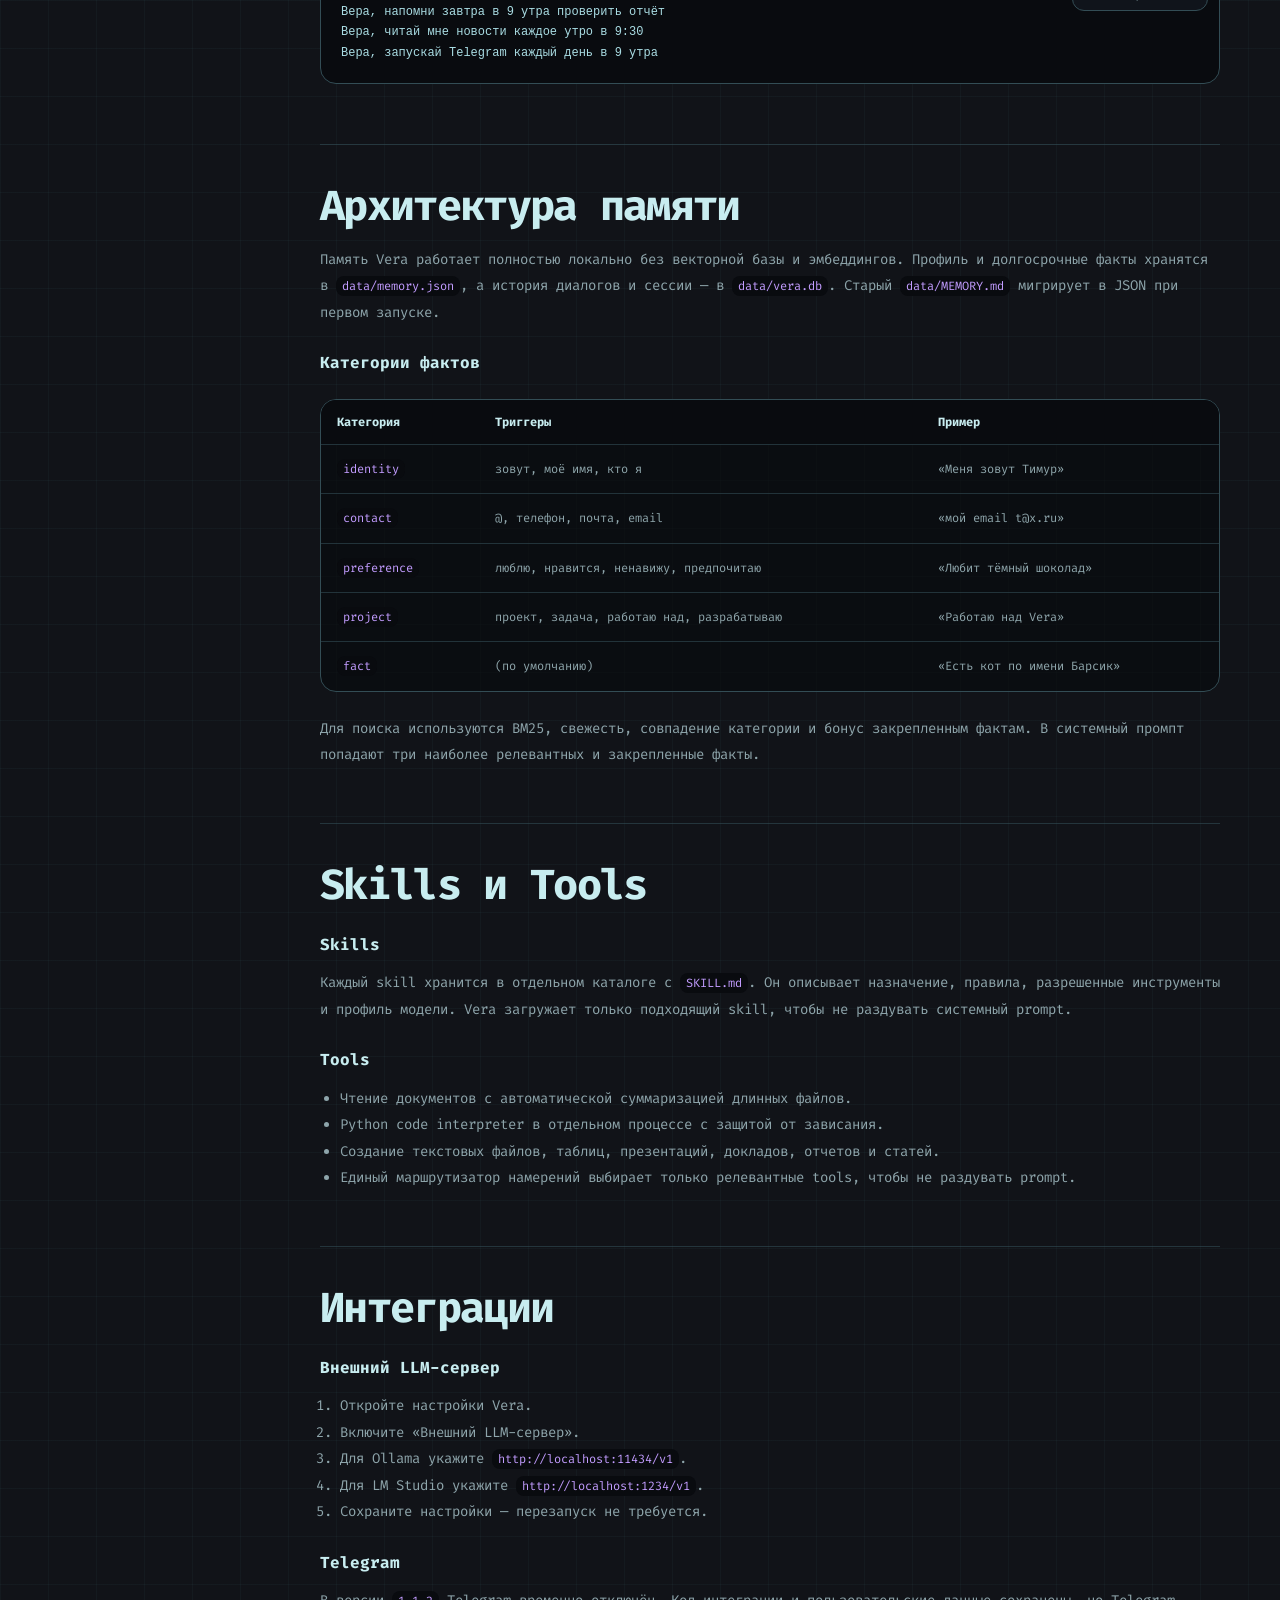
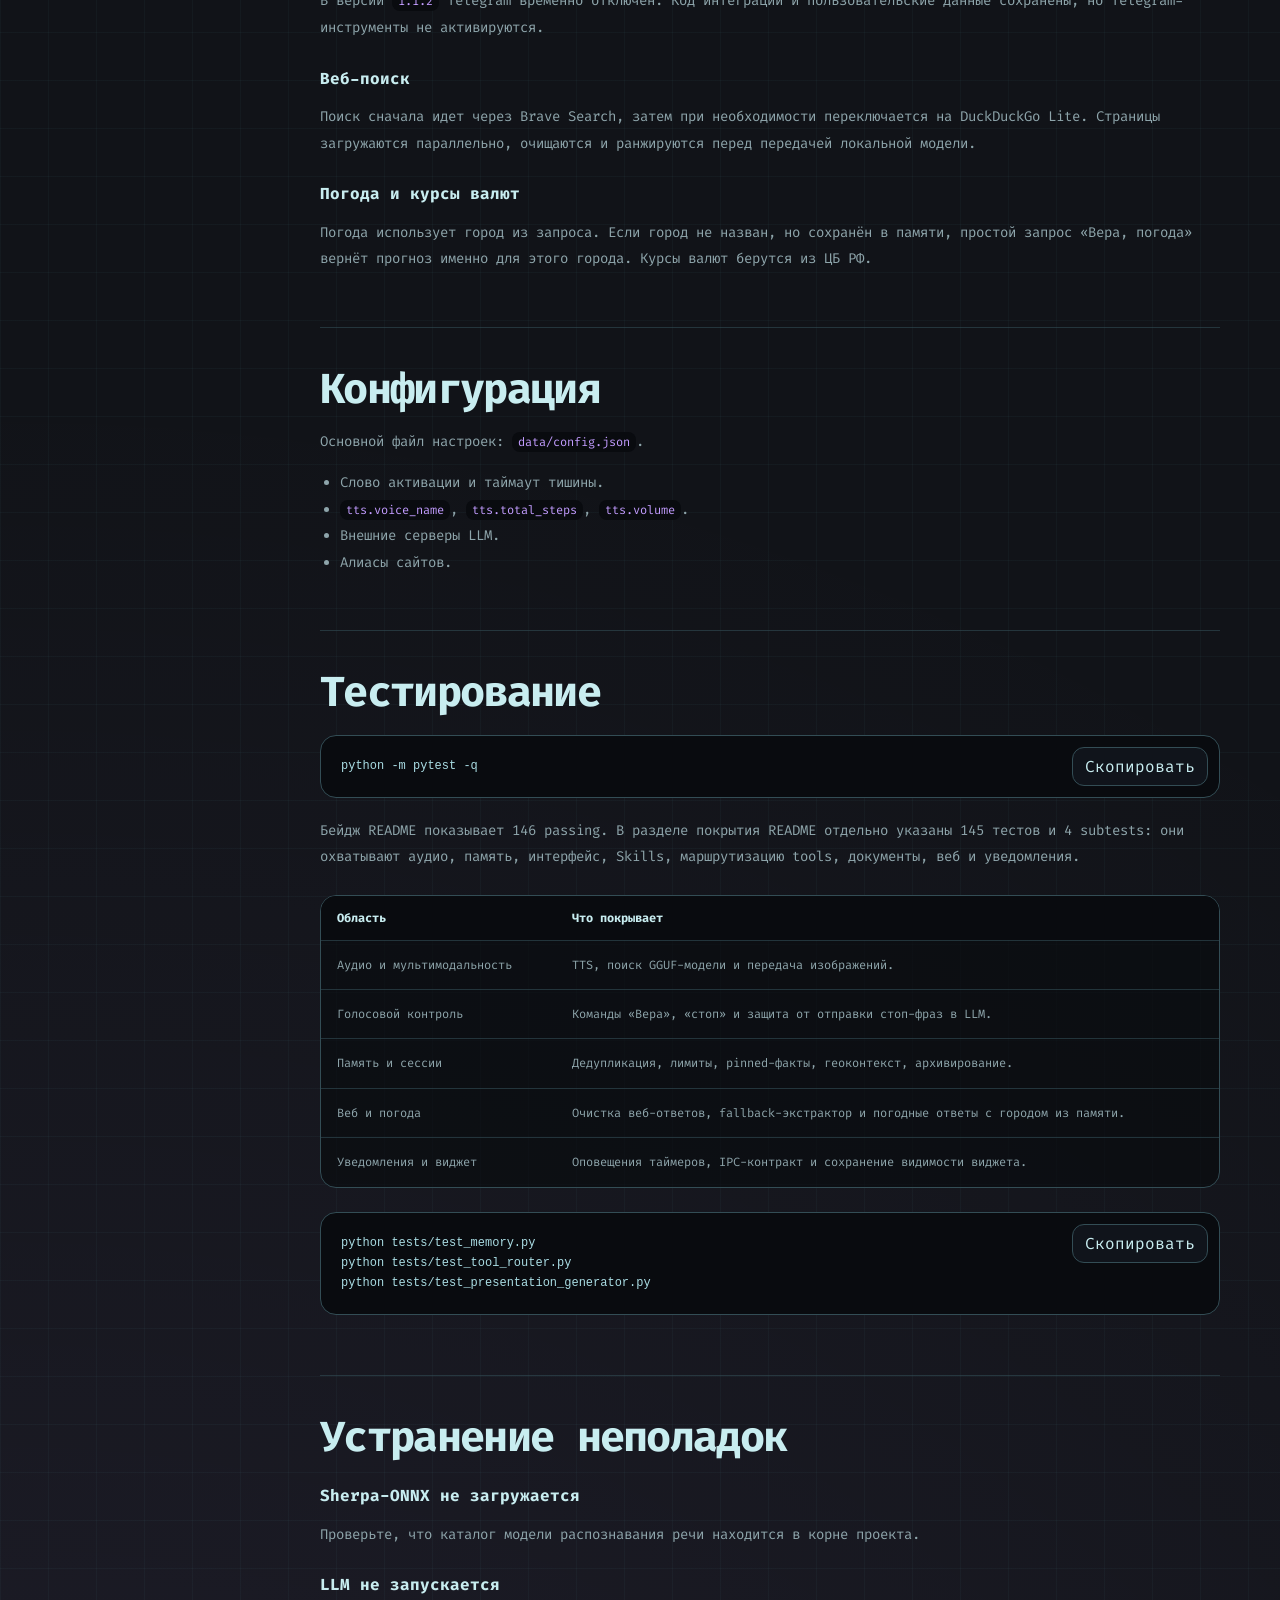
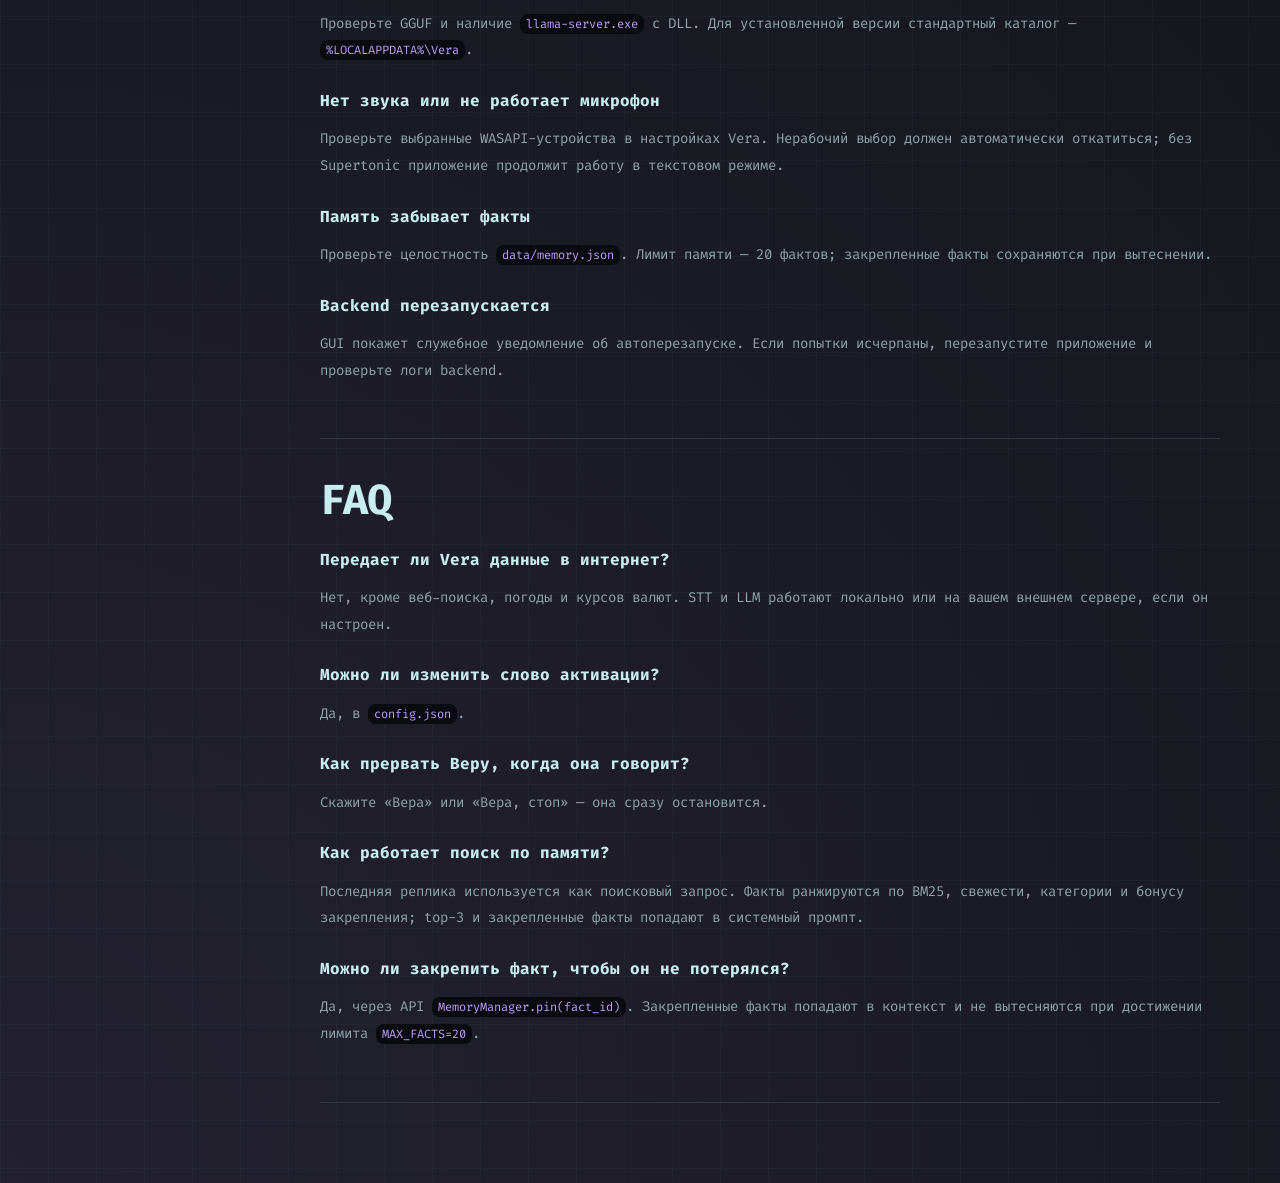
==== commit 482a9707: "Refresh docs for Vera 1.1.2" ====
--- a/index.html
+++ b/index.html
@@ -54,6 +54,7 @@
         <nav>
           <p class="sidebar-kicker">Документация</p>
           <a href="#overview">Обзор</a>
+          <a href="#release-112">Версия 1.1.2</a>
           <a href="#requirements">Требования</a>
           <a href="#install">Установка</a>
           <a href="#interface">Интерфейс</a>
@@ -76,7 +77,7 @@
           <p class="section-kicker">[ docs / актуально по README ]</p>
           <h1>Vera</h1>
           <p class="lead">
-            Полностью локальный голосовой агент для Windows с оффлайн-распознаванием речи,
+            Локальный голосовой и текстовый агент для Windows с оффлайн-распознаванием речи,
             встроенной локальной LLM и графическим интерфейсом.
           </p>
           <div class="tag-row">
@@ -94,9 +95,22 @@
             <li><strong>Распознавание речи:</strong> Sherpa-ONNX, streaming и оффлайн.</li>
             <li><strong>LLM:</strong> локальная GGUF-модель или внешний сервер Ollama / LM Studio.</li>
             <li><strong>llama.cpp:</strong> версия runtime видна в настройках модели, а обновление доступно прямо из интерфейса.</li>
-            <li><strong>Синтез речи:</strong> Supertonic с локальным голосом Lily через ONNX Runtime.</li>
+            <li><strong>Синтез речи:</strong> необязательный пакет Supertonic с локальным голосом Lily через ONNX Runtime.</li>
             <li><strong>Интерфейс:</strong> плавающий виджет и полноценное окно чата поверх всех окон.</li>
             <li><strong>Мультимодальность:</strong> текст и изображения передаются в локальную vision-модель через <code>mmproj</code>.</li>
+          </ul>
+        </section>
+
+        <section id="release-112">
+          <h2>Новое в версии 1.1.2</h2>
+          <ul>
+            <li><strong>Независимый текстовый режим:</strong> чат продолжает работать без микрофона, STT и Supertonic.</li>
+            <li><strong>Точная диагностика:</strong> интерфейс отдельно показывает состояния <code>llm</code>, <code>tts</code>, <code>stt</code> и <code>audio</code> с причиной ошибки.</li>
+            <li><strong>Аудио без перезапуска:</strong> микрофон и устройство вывода применяются сразу, а нерабочий выбор автоматически откатывается.</li>
+            <li><strong>Supertonic необязателен:</strong> голосовой пакет вынесен в отдельный компонент установщика.</li>
+            <li><strong>Управление виджетом:</strong> его можно скрыть, вернуть через трей и сохранить выбранное состояние.</li>
+            <li><strong>Надёжность:</strong> усилена защита IPC и добавлены системные уведомления завершившихся таймеров.</li>
+            <li><strong>Telegram временно отключён:</strong> код и пользовательские данные сохранены, но инструменты не активируются.</li>
           </ul>
         </section>
 
@@ -121,14 +135,14 @@
                 <tr><td>ОЗУ (RAM)</td><td>8 ГБ</td><td>16 ГБ</td></tr>
                 <tr><td>Место на диске</td><td>4 ГБ</td><td>5 ГБ (на SSD)</td></tr>
                 <tr><td>Видеокарта (GPU)</td><td>Встроенная (работа LLM на CPU)</td><td>Совместимая с Vulkan (для ускорения LLM)</td></tr>
-                <tr><td>Микрофон</td><td>Любой встроенный</td><td>Внешний USB или гарнитура</td></tr>
+                <tr><td>Микрофон</td><td>Не требуется для текстового режима</td><td>Внешний USB или гарнитура для голосового режима</td></tr>
               </tbody>
             </table>
           </div>
           <h3>Для разработчиков</h3>
           <ul>
             <li><code>Python 3.10+</code></li>
-            <li><code>Node.js 18+</code> — требования Vite и <code>@vitejs/plugin-react</code> из <code>ui/package.json</code>.</li>
+            <li><code>Node.js 20.19+</code> — текущая ветка Vite 8 из <code>ui/package.json</code>.</li>
           </ul>
         </section>
 
@@ -137,8 +151,15 @@
           <h3>Шаг 1: Клонирование</h3>
           <div class="code-wrap">
             <pre class="code-block"><code>git clone https://github.com/tripleguard/Vera.git
-cd agent_vera</code></pre>
-          </div>
+cd Vera</code></pre>
+          </div>
+          <h3>Установка через .exe</h3>
+          <p>
+            Установщик размещает Vera в <code>%LOCALAPPDATA%\Vera</code> и предлагает полную,
+            минимальную или выборочную установку. Supertonic можно не устанавливать: текстовый
+            чат останется рабочим. Пользовательские данные хранятся отдельно в
+            <code>%LOCALAPPDATA%\Vera\data</code> и сохраняются при обновлении.
+          </p>
           <h3>Шаг 2: Зависимости</h3>
           <div class="code-wrap">
             <pre class="code-block"><code>pip install -r requirements.txt</code></pre>
@@ -155,7 +176,7 @@
           <h3>Шаг 3: Бинарные модели</h3>
           <ul>
             <li>Скачайте модель <code>sherpa-onnx-streaming-zipformer-small-ru-vosk-2025-08-16</code> и распакуйте ее в корень проекта.</li>
-            <li>Для встроенного механизма запуска скачайте GGUF-модель, например Qwen3-4B-Q4_K_M, и поместите ее в корень проекта.</li>
+            <li>Для встроенного механизма запуска скачайте GGUF-модель; в установщике используется Qwen3.5-2B-Q4_K_M.</li>
           </ul>
           <h3>Запуск</h3>
           <div class="code-wrap">
@@ -175,7 +196,7 @@
             окон виджетом. Также доступны окно чата и отдельная панель сессий.
           </p>
           <ul>
-            <li>Системный трей с командами открытия чата и выхода.</li>
+            <li>Системный трей открывает чат, возвращает или скрывает плавающий виджет и завершает приложение.</li>
             <li>Сессии с переименованием, закреплением, архивированием и раздельным контекстом.</li>
             <li>Архивные сессии показываются отдельно от активных, а сообщения внутри них сохраняются и доступны после открытия или возврата из архива.</li>
             <li>Прикрепление файлов, drag-and-drop и вставка изображений из буфера обмена.</li>
@@ -183,12 +204,15 @@
             <li>Нижняя панель с моделью, версией приложения, периодическими задачами и потоком логов.</li>
             <li>Если доступна новая сборка llama.cpp, рядом с моделью появляется кнопка обновления runtime.</li>
             <li>Настройки модели показывают установленную версию llama.cpp в формате <code>b12345</code>.</li>
+            <li>Микрофон и устройство вывода меняются без перезапуска; Vera показывает уникальные WASAPI-устройства и откатывает нерабочий выбор.</li>
+            <li>Режим озвучивания позволяет читать только голосовые ответы, все ответы или полностью отключить TTS.</li>
             <li>Заметки поддерживают текстовые записи, чек-листы и холст для свободного рисования.</li>
             <li>Раздел «Проекты» для созданных презентаций.</li>
             <li>Шесть тем: Обсидиан, Дневной, Терминал, Сакура, Графит и Аврора.</li>
             <li>Переключатель мышления с настраиваемым токенным бюджетом.</li>
             <li>Индикаторы «Думает» и текущего действия инструмента.</li>
-            <li>Служебные уведомления при автоперезапуске backend и сетевых неполадках.</li>
+            <li>Отдельные статусы LLM, TTS, STT и audio с понятной причиной недоступности компонента.</li>
+            <li>Служебные уведомления при автоперезапуске backend, сетевых неполадках и завершении таймера.</li>
           </ul>
           <div class="docs-note">
             Чтобы прервать голосовой ответ, скажите <strong>«Вера»</strong> или
@@ -302,9 +326,8 @@
           </ol>
           <h3>Telegram</h3>
           <p>
-            Telegram-режим работает через Telethon и папку «Избранное» (Saved Messages).
-            Vera может находить и отправлять файлы, присылать созданные PPTX и читать сообщения
-            из переписок. Управление компьютером в этом режиме отключено из соображений безопасности.
+            В версии <code>1.1.2</code> Telegram временно отключён. Код интеграции и пользовательские
+            данные сохранены, но Telegram-инструменты не активируются.
           </p>
           <h3>Веб-поиск</h3>
           <p>
@@ -334,11 +357,12 @@
         <section id="testing">
           <h2>Тестирование</h2>
           <div class="code-wrap">
-            <pre class="code-block"><code>python tests/run_all.py</code></pre>
-          </div>
-          <p>
-            В README указано 146 тестов. Они покрывают аудио и мультимодальность, память и
-            сессии, Skills, маршрутизацию tools, генерацию документов и веб-экстракцию.
+            <pre class="code-block"><code>python -m pytest -q</code></pre>
+          </div>
+          <p>
+            Бейдж README показывает 146 passing. В разделе покрытия README отдельно указаны
+            145 тестов и 4 subtests: они охватывают аудио, память, интерфейс, Skills,
+            маршрутизацию tools, документы, веб и уведомления.
           </p>
           <div class="docs-table-wrap">
             <table class="docs-table">
@@ -350,6 +374,7 @@
                 <tr><td>Голосовой контроль</td><td>Команды «Вера», «стоп» и защита от отправки стоп-фраз в LLM.</td></tr>
                 <tr><td>Память и сессии</td><td>Дедупликация, лимиты, pinned-факты, геоконтекст, архивирование.</td></tr>
                 <tr><td>Веб и погода</td><td>Очистка веб-ответов, fallback-экстрактор и погодные ответы с городом из памяти.</td></tr>
+                <tr><td>Уведомления и виджет</td><td>Оповещения таймеров, IPC-контракт и сохранение видимости виджета.</td></tr>
               </tbody>
             </table>
           </div>
@@ -367,12 +392,12 @@
           <h3>LLM не запускается</h3>
           <p>
             Проверьте GGUF и наличие <code>llama-server.exe</code> с DLL. Для установленной версии
-            стандартный каталог — <code>C:\Program Files\Vera</code>.
+            стандартный каталог — <code>%LOCALAPPDATA%\Vera</code>.
           </p>
           <h3>Нет звука или не работает микрофон</h3>
           <p>
-            Проверьте <code>tts.voice_name</code>, доступные устройства воспроизведения и
-            настройки звука в Windows.
+            Проверьте выбранные WASAPI-устройства в настройках Vera. Нерабочий выбор должен
+            автоматически откатиться; без Supertonic приложение продолжит работу в текстовом режиме.
           </p>
           <h3>Память забывает факты</h3>
           <p>
